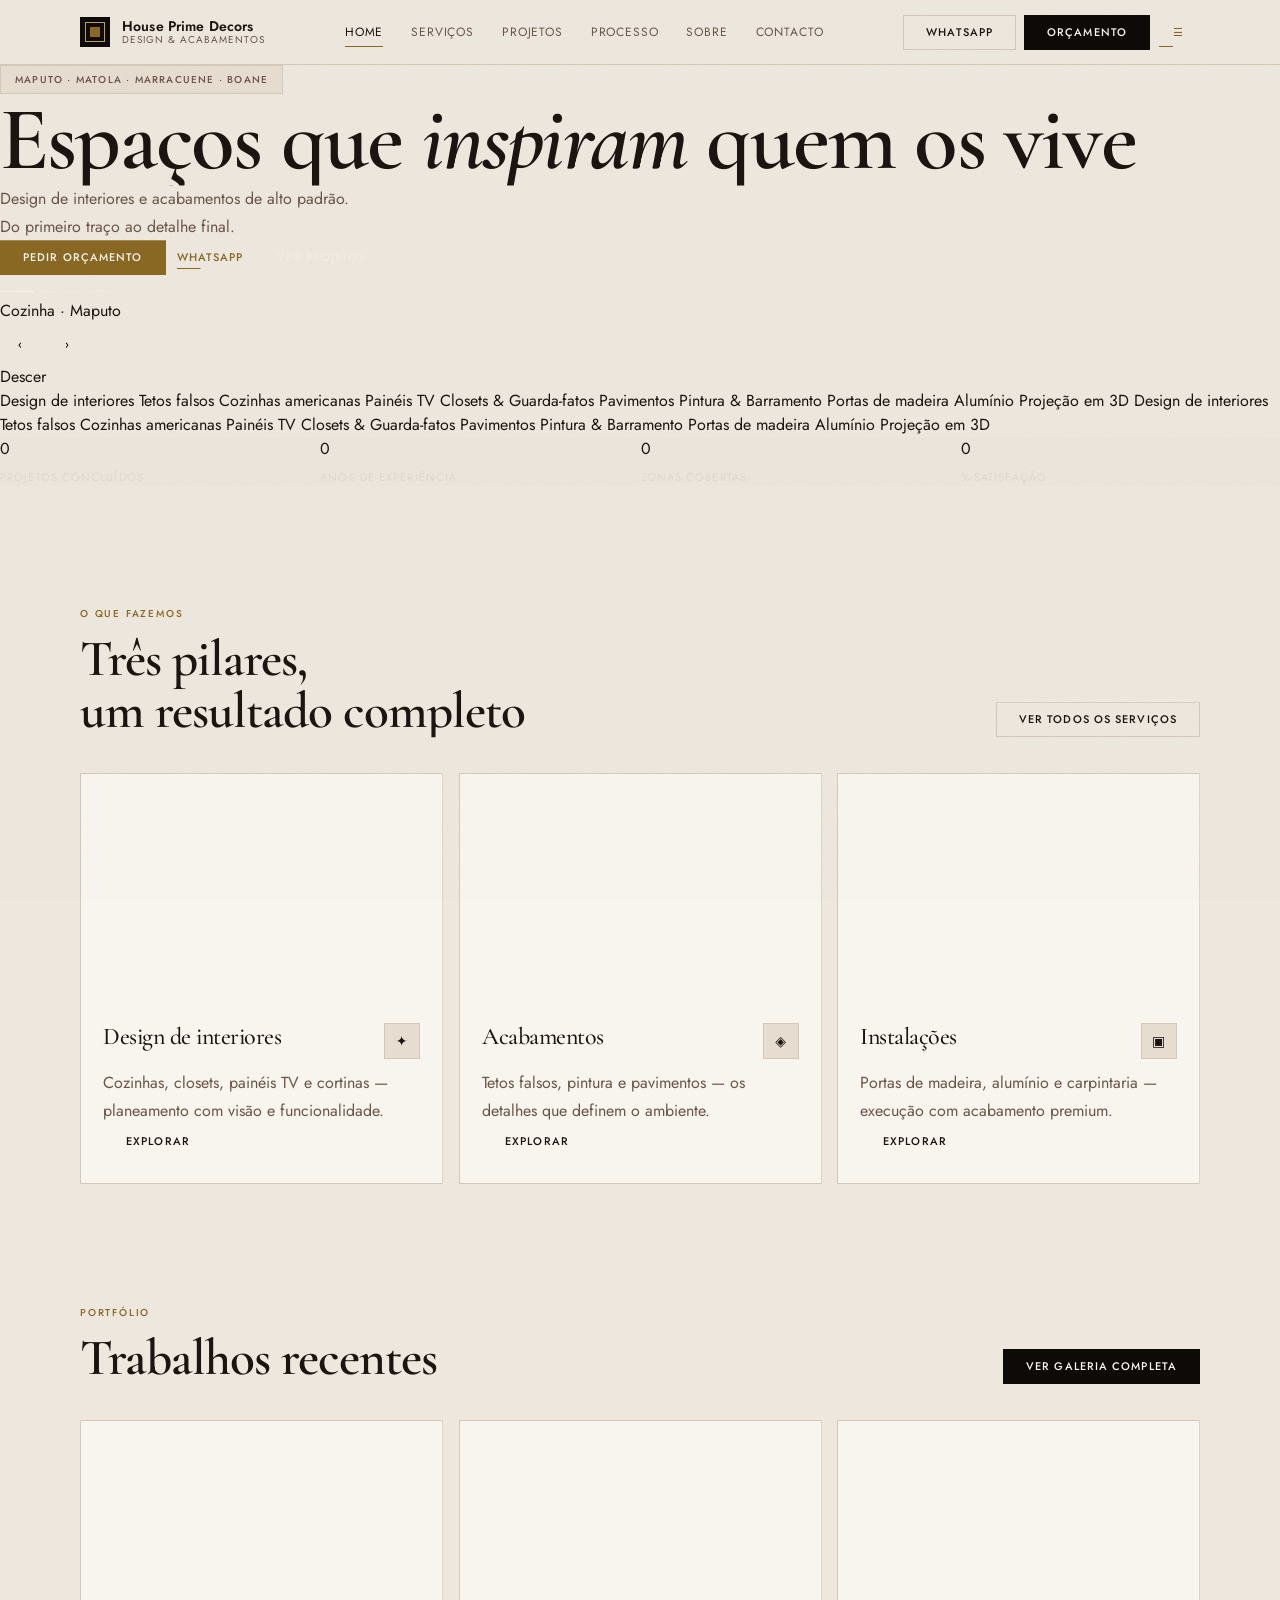
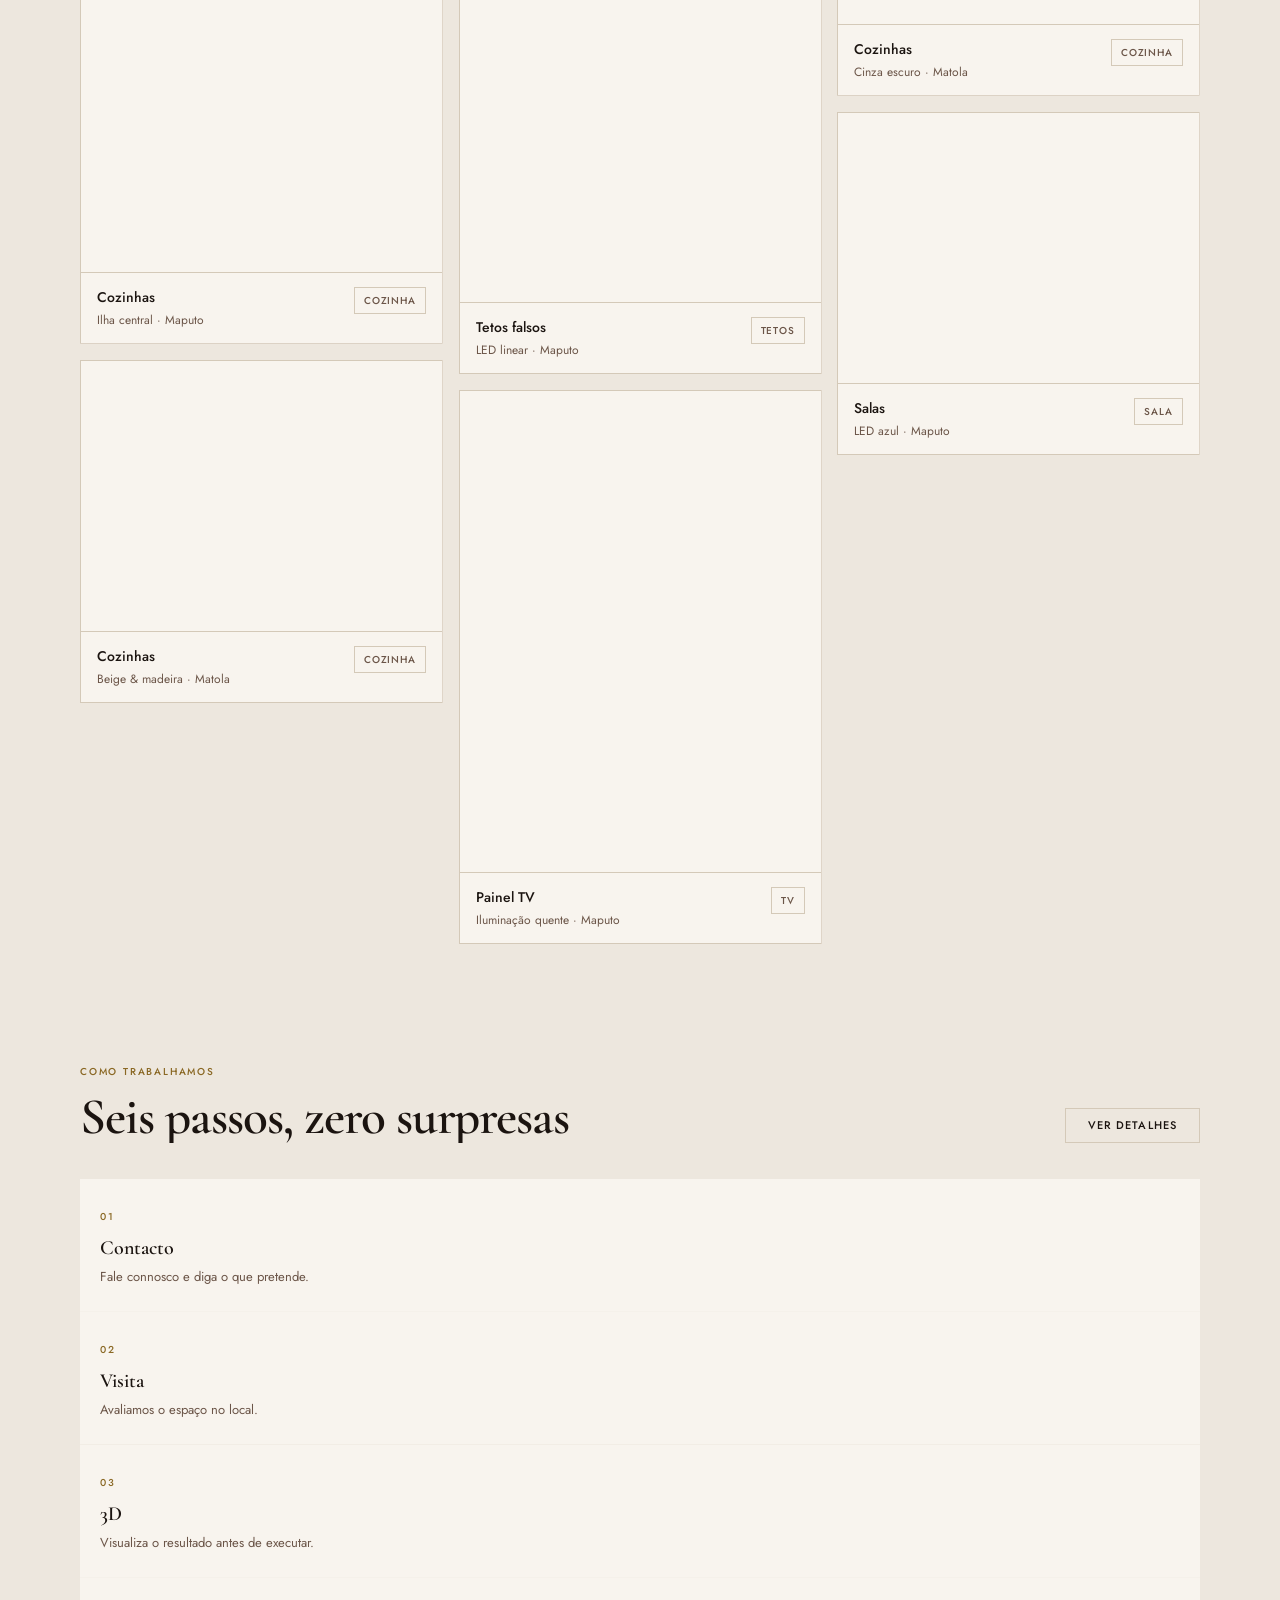
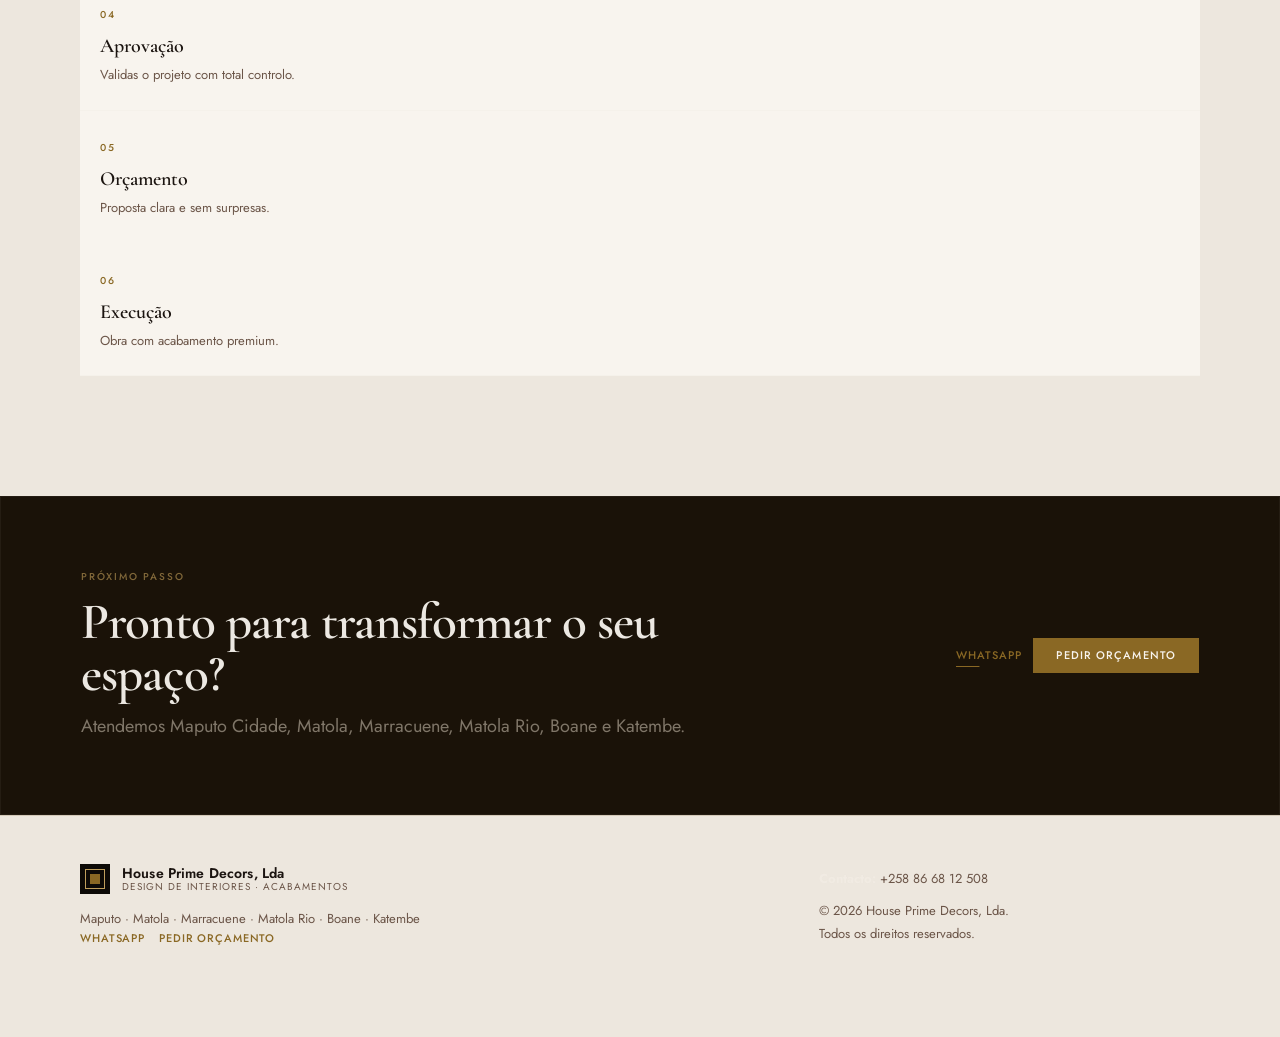
==== index.html @ 34bb9ee1 "Add files via upload" ====
<!doctype html>
<html lang="pt">
<head>
  <meta charset="utf-8"/>
  <meta name="viewport" content="width=device-width,initial-scale=1"/>
  <meta name="description" content="House Prime Decors — Design de interiores e acabamentos de alto padrão em Maputo e Matola."/>
  <title>House Prime Decors</title>
  <link rel="preconnect" href="https://fonts.googleapis.com">
  <link rel="preconnect" href="https://fonts.gstatic.com" crossorigin>
  <link href="https://fonts.googleapis.com/css2?family=Cormorant+Garamond:ital,wght@0,500;0,600;0,700;1,500;1,600&family=Jost:wght@300;400;500;600&display=swap" rel="stylesheet">
  <link rel="stylesheet" href="./styles.css"/>
</head>
<body>
  <div id="grain" aria-hidden="true"></div>
  <a class="skip" href="#main">Saltar para o conteúdo</a>

  <header class="header" id="header">
    <div class="container header-inner">
      <a class="brand" href="./index.html" aria-label="House Prime Decors">
        <div class="logo" aria-hidden="true"></div>
        <span>
          <span class="name">House Prime Decors</span>
          <span class="tag">Design &amp; Acabamentos</span>
        </span>
      </a>
      <nav class="nav" aria-label="Navegação principal">
        <a href="./index.html" aria-current="page">Home</a>
        <a href="./services.html">Serviços</a>
        <a href="./projects.html">Projetos</a>
        <a href="./process.html">Processo</a>
        <a href="./about.html">Sobre</a>
        <a href="./contact.html">Contacto</a>
      </nav>
      <div class="header-actions">
        <a class="btn btn-outline js-wa" href="#">WhatsApp</a>
        <a class="btn btn-primary" href="./contact.html#quote">Orçamento</a>
        <button class="btn btn-icon btn-ghost hamburger" id="menuBtn" aria-label="Abrir menu" aria-expanded="false">☰</button>
      </div>
    </div>
  </header>

  <div class="mmenu" id="mmenu" aria-hidden="true">
    <div class="mmenu-panel">
      <div class="mmenu-card">
        <div class="mmenu-top">
          <div class="brand">
            <div class="logo" aria-hidden="true"></div>
            <span><span class="name">House Prime Decors</span><span class="tag">Maputo · Matola</span></span>
          </div>
          <button class="btn btn-icon btn-ghost" id="menuClose" aria-label="Fechar">✕</button>
        </div>
        <div class="mmenu-links">
          <a href="./index.html" data-close aria-current="page">Home</a>
          <a href="./services.html" data-close>Serviços</a>
          <a href="./projects.html" data-close>Projetos</a>
          <a href="./process.html" data-close>Processo</a>
          <a href="./about.html" data-close>Sobre</a>
          <a href="./contact.html" data-close>Contacto</a>
        </div>
        <div class="mmenu-cta">
          <a class="btn btn-ghost js-wa" href="#" data-close>WhatsApp</a>
          <a class="btn btn-primary" href="./contact.html#quote" data-close>Pedir orçamento</a>
        </div>
      </div>
    </div>
  </div>

  <main id="main">

    <!-- HERO full-bleed com fotos reais -->
    <section class="hero" aria-label="Apresentação">
      <div class="hero-bg">
        <div class="slider" id="heroSlider" aria-hidden="true">
          <div class="slide-track">
            <div class="slide">
              <div class="ph" style="background-image:url('./assets/kitchen-11.jpg'); background-size:cover; background-position:center"></div>
            </div>
            <div class="slide">
              <div class="ph" style="background-image:url('./assets/kitchen-01.jpg'); background-size:cover; background-position:center"></div>
            </div>
            <div class="slide">
              <div class="ph" style="background-image:url('./assets/ceiling-02.jpg'); background-size:cover; background-position:center"></div>
            </div>
            <div class="slide">
              <div class="ph" style="background-image:url('./assets/tvpanel-01.jpg'); background-size:cover; background-position:center"></div>
            </div>
          </div>
        </div>
      </div>

      <div class="hero-inner">
        <div class="hero-eyebrow reveal">
          <div class="hero-line" aria-hidden="true"></div>
          <span class="badge">Maputo · Matola · Marracuene · Boane</span>
        </div>
        <h1 class="hero-headline reveal">
          Espaços que <em>inspiram</em> quem os vive
        </h1>
        <p class="hero-sub reveal">
          Design de interiores e acabamentos de alto padrão.<br>
          Do primeiro traço ao detalhe final.
        </p>
        <div class="hero-actions reveal">
          <a class="btn btn-primary" href="./contact.html#quote">Pedir orçamento</a>
          <a class="btn btn-ghost js-wa" href="#">WhatsApp</a>
          <a class="btn btn-link" href="./projects.html" style="color:rgba(245,240,232,.55)">Ver projetos →</a>
        </div>
      </div>

      <div class="hero-dotbar" aria-label="Slides">
        <button class="dot active" aria-label="Slide 1"></button>
        <button class="dot" aria-label="Slide 2"></button>
        <button class="dot" aria-label="Slide 3"></button>
        <button class="dot" aria-label="Slide 4"></button>
      </div>
      <div class="slide-caption" id="slideCaption">Cozinha · Maputo</div>
      <div class="hero-arrows">
        <button class="btn btn-icon" id="heroPrev" aria-label="Anterior">‹</button>
        <button class="btn btn-icon" id="heroNext" aria-label="Seguinte">›</button>
      </div>
      <div class="hero-scroll" aria-hidden="true">
        <div class="hero-scroll-line"></div>
        <span>Descer</span>
      </div>
    </section>

    <!-- MARQUEE -->
    <div class="marquee-strip" aria-hidden="true">
      <div class="marquee-track">
        <span class="marquee-item">Design de interiores</span>
        <span class="marquee-item">Tetos falsos</span>
        <span class="marquee-item">Cozinhas americanas</span>
        <span class="marquee-item">Painéis TV</span>
        <span class="marquee-item">Closets &amp; Guarda-fatos</span>
        <span class="marquee-item">Pavimentos</span>
        <span class="marquee-item">Pintura &amp; Barramento</span>
        <span class="marquee-item">Portas de madeira</span>
        <span class="marquee-item">Alumínio</span>
        <span class="marquee-item">Projeção em 3D</span>
        <span class="marquee-item">Design de interiores</span>
        <span class="marquee-item">Tetos falsos</span>
        <span class="marquee-item">Cozinhas americanas</span>
        <span class="marquee-item">Painéis TV</span>
        <span class="marquee-item">Closets &amp; Guarda-fatos</span>
        <span class="marquee-item">Pavimentos</span>
        <span class="marquee-item">Pintura &amp; Barramento</span>
        <span class="marquee-item">Portas de madeira</span>
        <span class="marquee-item">Alumínio</span>
        <span class="marquee-item">Projeção em 3D</span>
      </div>
    </div>

    <!-- STATS BAR -->
    <div class="stats-bar">
      <div class="stats-grid">
        <div class="stat-cell reveal"><span class="stat-number" data-count="200">0</span><span class="stat-label">Projetos concluídos</span></div>
        <div class="stat-cell reveal"><span class="stat-number" data-count="8">0</span><span class="stat-label">Anos de experiência</span></div>
        <div class="stat-cell reveal"><span class="stat-number" data-count="4">0</span><span class="stat-label">Zonas cobertas</span></div>
        <div class="stat-cell reveal"><span class="stat-number" data-count="100">0</span><span class="stat-label">% satisfação</span></div>
      </div>
    </div>

    <!-- SERVIÇOS -->
    <section class="section">
      <div class="container">
        <div class="shead">
          <div class="reveal">
            <span class="kicker">O que fazemos</span>
            <h2>Três pilares,<br>um resultado completo</h2>
          </div>
          <div class="shead-actions reveal">
            <a class="btn btn-outline" href="./services.html">Ver todos os serviços</a>
          </div>
        </div>
        <div class="grid grid-3">
          <article class="card reveal">
            <div class="card-media" style="background-image:url('./assets/kitchen-03.jpg'); background-size:cover; background-position:center"></div>
            <div class="card-pad">
              <div class="card-title"><h3>Design de interiores</h3><div class="iconbox gold">✦</div></div>
              <p>Cozinhas, closets, painéis TV e cortinas — planeamento com visão e funcionalidade.</p>
              <a class="btn btn-link" href="./services.html#design">Explorar</a>
            </div>
          </article>
          <article class="card reveal">
            <div class="card-media" style="background-image:url('./assets/ceiling-01.jpg'); background-size:cover; background-position:center"></div>
            <div class="card-pad">
              <div class="card-title"><h3>Acabamentos</h3><div class="iconbox">◈</div></div>
              <p>Tetos falsos, pintura e pavimentos — os detalhes que definem o ambiente.</p>
              <a class="btn btn-link" href="./services.html#acaba">Explorar</a>
            </div>
          </article>
          <article class="card reveal">
            <div class="card-media" style="background-image:url('./assets/kitchen-10.jpg'); background-size:cover; background-position:center"></div>
            <div class="card-pad">
              <div class="card-title"><h3>Instalações</h3><div class="iconbox">▣</div></div>
              <p>Portas de madeira, alumínio e carpintaria — execução com acabamento premium.</p>
              <a class="btn btn-link" href="./services.html#instal">Explorar</a>
            </div>
          </article>
        </div>
      </div>
    </section>

    <!-- GALERIA preview — 6 fotos selecionadas -->
    <section class="section" style="padding-top:0">
      <div class="container">
        <div class="shead">
          <div class="reveal">
            <span class="kicker">Portfólio</span>
            <h2>Trabalhos recentes</h2>
          </div>
          <div class="shead-actions reveal">
            <a class="btn btn-primary" href="./projects.html">Ver galeria completa</a>
          </div>
        </div>
        <div class="masonry">

          <div class="tile reveal" data-cat="kitchens" data-title="Cozinha moderna · Maputo" data-note="Cozinha americana com ilha" data-img="./assets/kitchen-11.jpg">
            <div class="tile-media" style="background-image:url('./assets/kitchen-11.jpg'); background-size:cover; background-position:center; aspect-ratio:4/5">
              <div class="tile-media-overlay"></div>
              <div class="tile-hover-info"><span class="hi-cat">Cozinhas</span><div class="hi-title">Cozinha com ilha central</div><span class="hi-cta">Ver projeto</span></div>
            </div>
            <div class="tile-meta"><div><div class="t1">Cozinhas</div><div class="t2">Ilha central · Maputo</div></div><div class="tile-tag">cozinha</div></div>
          </div>

          <div class="tile reveal" data-cat="kitchens" data-title="Cozinha beige · Matola" data-note="Acabamentos em madeira e beige" data-img="./assets/kitchen-01.jpg">
            <div class="tile-media" style="background-image:url('./assets/kitchen-01.jpg'); background-size:cover; background-position:center">
              <div class="tile-media-overlay"></div>
              <div class="tile-hover-info"><span class="hi-cat">Cozinhas</span><div class="hi-title">Cozinha beige &amp; madeira</div><span class="hi-cta">Ver projeto</span></div>
            </div>
            <div class="tile-meta"><div><div class="t1">Cozinhas</div><div class="t2">Beige &amp; madeira · Matola</div></div><div class="tile-tag">cozinha</div></div>
          </div>

          <div class="tile reveal" data-cat="ceilings" data-title="Teto falso · Maputo" data-note="LED linear com geometria" data-img="./assets/ceiling-01.jpg">
            <div class="tile-media" style="background-image:url('./assets/ceiling-01.jpg'); background-size:cover; background-position:center; aspect-ratio:3/4">
              <div class="tile-media-overlay"></div>
              <div class="tile-hover-info"><span class="hi-cat">Tetos falsos</span><div class="hi-title">Teto geométrico com LED</div><span class="hi-cta">Ver projeto</span></div>
            </div>
            <div class="tile-meta"><div><div class="t1">Tetos falsos</div><div class="t2">LED linear · Maputo</div></div><div class="tile-tag">tetos</div></div>
          </div>

          <div class="tile reveal" data-cat="tvpanels living" data-title="Painel TV · Maputo" data-note="Painel TV com iluminação quente" data-img="./assets/tvpanel-01.jpg">
            <div class="tile-media" style="background-image:url('./assets/tvpanel-01.jpg'); background-size:cover; background-position:center; aspect-ratio:3/4">
              <div class="tile-media-overlay"></div>
              <div class="tile-hover-info"><span class="hi-cat">Painéis TV</span><div class="hi-title">Painel TV iluminado</div><span class="hi-cta">Ver projeto</span></div>
            </div>
            <div class="tile-meta"><div><div class="t1">Painel TV</div><div class="t2">Iluminação quente · Maputo</div></div><div class="tile-tag">TV</div></div>
          </div>

          <div class="tile reveal" data-cat="kitchens" data-title="Cozinha escura · Matola" data-note="Armários cinza escuro e balcão branco" data-img="./assets/kitchen-08.jpg">
            <div class="tile-media" style="background-image:url('./assets/kitchen-08.jpg'); background-size:cover; background-position:center; aspect-ratio:16/9">
              <div class="tile-media-overlay"></div>
              <div class="tile-hover-info"><span class="hi-cat">Cozinhas</span><div class="hi-title">Cozinha em cinza escuro</div><span class="hi-cta">Ver projeto</span></div>
            </div>
            <div class="tile-meta"><div><div class="t1">Cozinhas</div><div class="t2">Cinza escuro · Matola</div></div><div class="tile-tag">cozinha</div></div>
          </div>

          <div class="tile reveal" data-cat="ceilings living" data-title="Sala com teto falso · Maputo" data-note="Espaço amplo com LED azul" data-img="./assets/ceiling-02.jpg">
            <div class="tile-media" style="background-image:url('./assets/ceiling-02.jpg'); background-size:cover; background-position:center">
              <div class="tile-media-overlay"></div>
              <div class="tile-hover-info"><span class="hi-cat">Salas</span><div class="hi-title">Sala com LED e escada</div><span class="hi-cta">Ver projeto</span></div>
            </div>
            <div class="tile-meta"><div><div class="t1">Salas</div><div class="t2">LED azul · Maputo</div></div><div class="tile-tag">sala</div></div>
          </div>

        </div>
      </div>
    </section>

    <!-- PROCESSO -->
    <section class="section" style="padding-top:0">
      <div class="container">
        <div class="shead">
          <div class="reveal"><span class="kicker">Como trabalhamos</span><h2>Seis passos, zero surpresas</h2></div>
          <div class="shead-actions reveal"><a class="btn btn-outline" href="./process.html">Ver detalhes</a></div>
        </div>
        <div class="timeline-grid">
          <div class="step reveal"><span class="n">01</span><div class="t">Contacto</div><div class="d">Fale connosco e diga o que pretende.</div></div>
          <div class="step reveal"><span class="n">02</span><div class="t">Visita</div><div class="d">Avaliamos o espaço no local.</div></div>
          <div class="step reveal"><span class="n">03</span><div class="t">3D</div><div class="d">Visualiza o resultado antes de executar.</div></div>
          <div class="step reveal"><span class="n">04</span><div class="t">Aprovação</div><div class="d">Validas o projeto com total controlo.</div></div>
          <div class="step reveal"><span class="n">05</span><div class="t">Orçamento</div><div class="d">Proposta clara e sem surpresas.</div></div>
          <div class="step reveal"><span class="n">06</span><div class="t">Execução</div><div class="d">Obra com acabamento premium.</div></div>
        </div>
      </div>
    </section>

    <!-- CTA -->
    <section class="cta reveal">
      <div class="container cta-row">
        <div>
          <span class="kicker" style="color:rgba(196,160,90,.6)">Próximo passo</span>
          <h2>Pronto para transformar o seu espaço?</h2>
          <p class="lead">Atendemos Maputo Cidade, Matola, Marracuene, Matola Rio, Boane e Katembe.</p>
        </div>
        <div class="cta-actions">
          <a class="btn btn-ghost js-wa" href="#">WhatsApp</a>
          <a class="btn btn-primary" href="./contact.html#quote">Pedir orçamento</a>
        </div>
      </div>
    </section>

  </main>

  <div class="mobile-cta" aria-label="Ações rápidas">
    <div class="wrap">
      <a class="btn btn-ghost js-wa" href="#">WhatsApp</a>
      <a class="btn btn-primary" href="./contact.html#quote">Pedir orçamento</a>
    </div>
  </div>

  <div class="lb" id="lightbox" aria-hidden="true" role="dialog" aria-label="Visualizador">
    <div class="lb-card">
      <div class="lb-top">
        <div class="lb-title" id="lbTitle">Projeto</div>
        <button class="btn btn-icon lb-close" id="lbClose" aria-label="Fechar">✕</button>
      </div>
      <div class="lb-body" id="lbBody">
        <div class="lb-note" id="lbNote"></div>
        <div class="lb-nav">
          <button class="btn btn-icon" id="lbPrev" aria-label="Anterior">‹</button>
          <button class="btn btn-icon" id="lbNext" aria-label="Seguinte">›</button>
        </div>
      </div>
    </div>
  </div>

  <footer class="footer">
    <div class="container footer-grid">
      <div>
        <div class="brand"><div class="logo" aria-hidden="true"></div><span><span class="name">House Prime Decors, Lda</span><span class="tag">Design de interiores · Acabamentos</span></span></div>
        <p class="small" style="margin-top:14px">Maputo · Matola · Marracuene · Matola Rio · Boane · Katembe</p>
        <div class="links"><a class="js-wa" href="#">WhatsApp</a><a href="./contact.html#quote">Pedir orçamento</a></div>
      </div>
      <div style="padding-top:4px">
        <p class="small"><strong style="color:rgba(245,240,232,.5)">Contacto:</strong> +258 86 68 12 508</p>
        <p class="small" style="margin-top:10px">© 2026 House Prime Decors, Lda.<br>Todos os direitos reservados.</p>
      </div>
    </div>
  </footer>

  <script src="./app.js"></script>
</body>
</html>
---- styles.css ----
/* =========================================================
   House Prime Decors — Cinematográfico
   Mobile-first · GPU-only anims · Clip-path reveals
   ========================================================= */

:root {
  --bg:        #EDE7DE;
  --surface:   #F8F4EE;
  --text:      #1B1410;
  --muted:     #6B5548;
  --border:    #D4C9B8;

  --accent:    #8A6824;
  --accent-lt: #BF9E5C;
  --accent2:   #3A2315;
  --tint:      #E6DDD0;

  --ink:       #0D0A07;
  --ink2:      #1A1208;

  --ease:      cubic-bezier(.16,.84,.24,1);
  --ease-out:  cubic-bezier(0,0,.25,1);
  --ease-spring: cubic-bezier(.34,1.36,.64,1);

  --max:     1160px;
  --gutter:  20px;

  --h1:  clamp(44px, 7vw, 96px);
  --h2:  clamp(32px, 4vw, 56px);
  --h3:  clamp(18px, 2vw, 24px);
}

/* ── Reset ── */
*, *::before, *::after { box-sizing: border-box; margin: 0; padding: 0 }
html { -webkit-text-size-adjust: 100% }
body {
  font-family: 'Jost', system-ui, sans-serif;
  color: var(--text);
  background: var(--bg);
  line-height: 1.5;
  -webkit-font-smoothing: antialiased;
  overflow-x: hidden;
}

/* Grão cinematográfico */
body::before {
  content: '';
  position: fixed; inset: 0; z-index: 9000;
  pointer-events: none;
  background-image: url("data:image/svg+xml,%3Csvg xmlns='http://www.w3.org/2000/svg' width='200' height='200'%3E%3Cfilter id='n'%3E%3CfeTurbulence type='fractalNoise' baseFrequency='0.9' numOctaves='4' stitchTiles='stitch'/%3E%3C/filter%3E%3Crect width='100%25' height='100%25' filter='url(%23n)' opacity='0.04'/%3E%3C/svg%3E");
  background-size: 200px 200px;
  mix-blend-mode: multiply;
  opacity: .7;
}

/* Reduzir grão em mobile para performance */
@media (max-width: 768px) { body::before { display: none } }

a { color: inherit; text-decoration: none }
button, input, select, textarea { font: inherit }
img { max-width: 100%; display: block }

/* ── Acessibilidade ── */
.skip {
  position: absolute; left: -9999px; top: 0;
  background: var(--surface); padding: 10px 16px;
  border: 1px solid var(--border);
}
.skip:focus { left: 12px; top: 12px; z-index: 9999 }

/* ── Contentor ── */
.container { max-width: var(--max); margin: 0 auto; padding: 0 var(--gutter) }
.section { padding: 80px 0 }
@media (min-width: 900px) { .section { padding: 120px 0 } }

/* ════════════════════════════════════════
   TIPOGRAFIA
════════════════════════════════════════ */
h1, h2, h3 {
  font-family: 'Cormorant Garamond', Georgia, serif;
  font-weight: 600;
  letter-spacing: -.02em;
  line-height: 1.02;
}
h1 { font-size: var(--h1) }
h2 { font-size: var(--h2) }
h3 { font-size: var(--h3); font-weight: 500; line-height: 1.2 }
p { color: var(--muted); font-size: 16px; line-height: 1.72 }
.lead { font-size: 18px; color: var(--muted); max-width: 58ch; line-height: 1.65 }

.kicker {
  display: block;
  font-size: 10px; font-weight: 500;
  letter-spacing: .18em; text-transform: uppercase;
  color: var(--accent); margin-bottom: 12px;
}

.badge {
  display: inline-flex; align-items: center; gap: 8px;
  padding: 6px 14px;
  background: var(--tint); border: 1px solid var(--border);
  font-size: 10px; font-weight: 500;
  letter-spacing: .12em; text-transform: uppercase; color: var(--muted);
}

hr.sep { border: none; border-top: 1px solid var(--border); margin: 24px 0 }
.small { font-size: 13px; color: var(--muted) }

/* ════════════════════════════════════════
   HEADER
════════════════════════════════════════ */
.header {
  position: sticky; top: 0; z-index: 800;
  background: rgba(237,231,222,.9);
  border-bottom: 1px solid var(--border);
  transition: background .4s var(--ease);
}
/* Mobile: sem blur — mais leve */
@media (min-width: 769px) {
  .header {
    background: rgba(237,231,222,.75);
    backdrop-filter: blur(20px);
    -webkit-backdrop-filter: blur(20px);
  }
}
.header.scrolled { background: rgba(237,231,222,.97) }

.header-inner {
  height: 64px;
  display: flex; align-items: center; justify-content: space-between; gap: 12px;
}

/* Logo geométrico */
.brand { display: flex; align-items: center; gap: 12px }
.logo {
  width: 30px; height: 30px;
  background: var(--ink); flex-shrink: 0; position: relative;
}
.logo::before {
  content: '';
  position: absolute; inset: 5px;
  border: 1.5px solid var(--accent-lt);
}
.logo::after {
  content: '';
  position: absolute; inset: 10px;
  background: var(--accent);
}
.brand span { display: flex; flex-direction: column; line-height: 1.1 }
.brand .name { font-size: 14px; font-weight: 600; letter-spacing: .01em; color: var(--text) }
.brand .tag {
  font-size: 10px; font-weight: 400;
  letter-spacing: .10em; text-transform: uppercase; color: var(--muted);
}

.nav { display: none; gap: 0; align-items: center }
.nav a {
  font-size: 12px; font-weight: 400;
  letter-spacing: .07em; text-transform: uppercase;
  color: var(--muted); padding: 6px 14px;
  position: relative; transition: color .22s var(--ease);
}
.nav a::after {
  content: '';
  position: absolute; bottom: 0; left: 14px; right: 14px;
  height: 1px; background: var(--accent);
  transform: scaleX(0); transform-origin: left;
  transition: transform .3s var(--ease);
}
.nav a:hover { color: var(--text) }
.nav a:hover::after, .nav a[aria-current="page"]::after { transform: scaleX(1) }
.nav a[aria-current="page"] { color: var(--text) }

.header-actions { display: flex; align-items: center; gap: 8px }
.hamburger { display: inline-flex }
@media (min-width: 980px) { .nav { display: flex } .hamburger { display: none } }

/* ════════════════════════════════════════
   BOTÕES
════════════════════════════════════════ */
.btn {
  display: inline-flex; align-items: center; justify-content: center; gap: 8px;
  padding: 11px 22px;
  font-family: 'Jost', sans-serif;
  font-size: 11px; font-weight: 500;
  letter-spacing: .10em; text-transform: uppercase;
  border: 1px solid transparent;
  cursor: pointer; user-select: none; white-space: nowrap;
  background: none; line-height: 1;
  transition: background .22s var(--ease), border-color .22s var(--ease),
              color .22s var(--ease), transform .22s var(--ease-spring);
}
.btn:active { transform: scale(.97) }

.btn-primary {
  background: var(--ink); color: var(--surface); border-color: var(--ink);
}
.btn-primary:hover {
  background: var(--accent); border-color: var(--accent); transform: translateY(-2px);
}
.btn-outline {
  background: transparent; border-color: var(--border); color: var(--text);
}
.btn-outline:hover {
  border-color: var(--accent); color: var(--accent); transform: translateY(-2px);
}
.btn-ghost {
  background: transparent; border-color: transparent; color: var(--accent);
  padding: 10px 0; font-size: 11px;
  position: relative;
}
.btn-ghost::after {
  content: '';
  position: absolute; bottom: 5px; left: 0; right: 0;
  height: 1px; background: var(--accent);
  transform: scaleX(.35); transform-origin: left;
  transition: transform .28s var(--ease);
}
.btn-ghost:hover::after { transform: scaleX(1) }
.btn-ghost:hover { color: var(--accent2) }
/* alias compat */
.btn-link { composes: btn-ghost; }

.btn-icon { width: 42px; height: 42px; padding: 0 }
.icon { width: 16px; height: 16px }

/* ════════════════════════════════════════
   MENU MOBILE
════════════════════════════════════════ */
.mmenu {
  position: fixed; inset: 0; z-index: 1500;
  background: var(--ink);
  display: none;
  /* Sem backdrop-filter — mais rápido no mobile */
}
.mmenu.open { display: block }
.mmenu-panel { max-width: 500px; margin: 0 auto; padding: 14px; height: 100%; display: flex; flex-direction: column }
.mmenu-card {
  background: var(--ink2); border: 1px solid rgba(212,201,184,.12);
  overflow: hidden; flex: 1; display: flex; flex-direction: column;
}
.mmenu-top {
  display: flex; justify-content: space-between; align-items: center;
  padding: 18px 20px 14px;
  border-bottom: 1px solid rgba(212,201,184,.12);
}
.mmenu-top .brand .name { color: rgba(248,244,238,.9) }
.mmenu-top .brand .tag  { color: rgba(248,244,238,.4) }
.mmenu-top .btn-outline { border-color: rgba(248,244,238,.2); color: rgba(248,244,238,.8) }
.mmenu-links { display: flex; flex-direction: column; flex: 1; padding: 8px 0 }
.mmenu-links a {
  padding: 18px 22px;
  font-family: 'Cormorant Garamond', serif;
  font-size: clamp(28px, 7vw, 44px); font-weight: 500;
  color: rgba(248,244,238,.45);
  border-bottom: 1px solid rgba(212,201,184,.08);
  transition: color .22s var(--ease), padding-left .28s var(--ease);
}
.mmenu-links a:last-child { border-bottom: none }
.mmenu-links a:hover { color: rgba(248,244,238,.95); padding-left: 28px }
.mmenu-links a[aria-current="page"] { color: var(--accent-lt) }
.mmenu-cta {
  padding: 14px 20px 18px; display: flex; gap: 10px; flex-wrap: wrap;
  border-top: 1px solid rgba(212,201,184,.12);
}
.mmenu-cta .btn-outline { border-color: rgba(212,201,184,.3); color: rgba(248,244,238,.8) }
.mmenu-cta .btn-outline:hover { border-color: var(--accent-lt); color: var(--accent-lt) }
.mmenu-cta .btn-primary { background: var(--accent); border-color: var(--accent) }

/* ════════════════════════════════════════
   HERO CINEMATOGRÁFICO
════════════════════════════════════════ */
.hero-cinema {
  background: var(--ink);
  position: relative;
  min-height: 92svh;
  display: grid;
  overflow: hidden;
}
@media (min-width: 980px) {
  .hero-cinema {
    grid-template-columns: 1fr 1fr;
    min-height: 88svh;
  }
}

/* Lado esquerdo: copy */
.hero-left {
  display: flex; flex-direction: column; justify-content: flex-end;
  padding: 40px var(--gutter) 32px;
  position: relative; z-index: 2;
  order: 2;
}
@media (min-width: 980px) {
  .hero-left {
    padding: 80px 60px 72px;
    justify-content: center; order: 1;
  }
}

.hero-left .badge {
  background: rgba(255,255,255,.07); border-color: rgba(212,201,184,.2);
  color: rgba(212,201,184,.7); margin-bottom: 20px;
  display: inline-flex; align-self: flex-start;
}

.hero-cinema h1 {
  color: rgba(248,244,238,.95);
  line-height: .98;
  margin-bottom: 20px;
}
.hero-cinema h1 em {
  font-style: italic; color: var(--accent-lt);
  display: block;
}

.hero-cinema .lead {
  color: rgba(212,201,184,.65); max-width: 40ch;
  margin-bottom: 32px;
}

.hero-actions { display: flex; gap: 10px; flex-wrap: wrap }
.hero-actions .btn-primary { background: var(--accent); border-color: var(--accent) }
.hero-actions .btn-primary:hover { background: var(--accent-lt); border-color: var(--accent-lt) }
.hero-actions .btn-outline { border-color: rgba(212,201,184,.3); color: rgba(248,244,238,.8) }
.hero-actions .btn-outline:hover { border-color: rgba(248,244,238,.7); color: rgba(248,244,238,.9) }

/* Lado direito: slider */
.hero-right {
  position: relative; order: 1;
  min-height: 52vw;
}
@media (min-width: 980px) {
  .hero-right { order: 2; min-height: auto }
}

/* Barras letterbox cinematográficas */
.letterbox {
  position: absolute; left: 0; right: 0; z-index: 3; pointer-events: none;
  background: var(--ink); height: clamp(12px, 2.5vw, 28px);
}
.letterbox.top { top: 0 }
.letterbox.bot { bottom: 0; display: none }
@media (min-width: 980px) { .letterbox.bot { display: block } }

/* Slider dentro do hero */
.hero-right .slider {
  position: absolute; inset: 0;
  border: none; border-radius: 0;
}
.hero-right .slide-track { height: 100% }
.hero-right .slide {
  min-width: 100%; height: 100%;
  aspect-ratio: unset;
}

/* Placeholder — camada de cor quente sobre o fundo escuro */
.ph {
  position: absolute; inset: 0;
  background: linear-gradient(160deg, #2A1F14 0%, #4A3520 50%, #6A4E30 100%);
}
.ph::after {
  content: '';
  position: absolute; inset: 0;
  background: linear-gradient(180deg, rgba(13,10,7,.15) 0%, rgba(13,10,7,.55) 100%);
}

/* Label do slide — canto inferior esquerdo do slider */
.slide-label {
  position: absolute;
  left: 14px; bottom: 36px;
  padding: 6px 12px;
  background: rgba(13,10,7,.6);
  border: 1px solid rgba(212,201,184,.18);
  font-size: 11px; font-weight: 400; letter-spacing: .06em;
  color: rgba(212,201,184,.75);
  backdrop-filter: blur(4px);
  z-index: 4;
}
@media (max-width: 768px) {
  .slide-label { backdrop-filter: none; background: rgba(13,10,7,.75) }
}

/* Controles do slider */
.dotbar {
  position: absolute; left: 14px; right: 14px; bottom: 10px;
  display: flex; align-items: center; justify-content: space-between; z-index: 5;
}
.dots { display: flex; gap: 5px; align-items: center }
.dot {
  width: 20px; height: 1.5px;
  background: rgba(248,244,238,.3);
  border: none; padding: 0; cursor: pointer;
  transition: background .25s, width .3s var(--ease);
}
.dot.active { background: rgba(248,244,238,.9); width: 34px }
.slider-controls { display: flex; gap: 4px }
.slider-controls .btn-icon {
  width: 36px; height: 36px;
  background: rgba(248,244,238,.1);
  border: 1px solid rgba(248,244,238,.16);
  color: rgba(248,244,238,.85); font-size: 18px;
}
.slider-controls .btn-icon:hover { background: rgba(248,244,238,.2) }

/* ── Gradiente de fusão hero left↔right ── */
.hero-left::before {
  content: '';
  position: absolute; top: 0; right: 0; bottom: 0;
  width: 120px;
  background: linear-gradient(90deg, var(--ink) 0%, transparent 100%);
  pointer-events: none; z-index: 1;
  display: none;
}
@media (min-width: 980px) { .hero-left::before { display: block } }

/* ════════════════════════════════════════
   TICKER / MARQUEE
════════════════════════════════════════ */
.ticker-wrap {
  overflow: hidden;
  background: var(--accent);
  border-top: 1px solid rgba(248,244,238,.15);
  border-bottom: 1px solid rgba(248,244,238,.15);
  padding: 10px 0;
  position: relative; z-index: 2;
}
.ticker {
  display: flex; gap: 0;
  width: max-content;
  animation: ticker-run 28s linear infinite;
}
@keyframes ticker-run {
  from { transform: translateX(0) }
  to   { transform: translateX(-50%) }
}
@media (prefers-reduced-motion: reduce) {
  .ticker { animation: none }
}
.ticker-item {
  padding: 0 28px;
  font-size: 11px; font-weight: 500;
  letter-spacing: .14em; text-transform: uppercase;
  color: rgba(248,244,238,.85);
  white-space: nowrap;
  display: flex; align-items: center; gap: 20px;
}
.ticker-item::after {
  content: '·';
  color: rgba(248,244,238,.4);
}

/* ════════════════════════════════════════
   CONTADORES
════════════════════════════════════════ */
.stats {
  background: var(--ink2);
  border-bottom: 1px solid rgba(212,201,184,.08);
  padding: 52px 0;
}
.stats-grid {
  display: grid;
  grid-template-columns: repeat(2, 1fr);
  gap: 1px;
  background: rgba(212,201,184,.08);
}
@media (min-width: 700px) { .stats-grid { grid-template-columns: repeat(4, 1fr) } }
.stat {
  padding: 32px 28px;
  background: var(--ink2);
  position: relative; overflow: hidden;
  transition: background .25s var(--ease);
}
.stat:hover { background: rgba(26,18,8,.9) }
.stat::after {
  content: '';
  position: absolute; bottom: 0; left: 0; right: 0; height: 2px;
  background: var(--accent);
  transform: scaleX(0); transform-origin: left;
  transition: transform .45s var(--ease);
}
.stat:hover::after { transform: scaleX(1) }
.stat-n {
  font-family: 'Cormorant Garamond', serif;
  font-size: clamp(44px, 6vw, 72px);
  font-weight: 600; line-height: 1;
  color: rgba(248,244,238,.9);
  letter-spacing: -.02em;
}
.stat-n sup {
  font-size: .5em; vertical-align: super;
  color: var(--accent-lt);
}
.stat-label {
  font-size: 11px; font-weight: 400;
  letter-spacing: .10em; text-transform: uppercase;
  color: rgba(212,201,184,.45);
  margin-top: 8px; display: block;
}

/* ════════════════════════════════════════
   SECÇÕES NORMAIS
════════════════════════════════════════ */
.shead {
  display: flex; align-items: flex-end; justify-content: space-between;
  gap: 14px; margin-bottom: 36px; flex-wrap: wrap;
}
.shead .lead { margin: 0 }
.shead-actions { display: flex; gap: 10px; flex-wrap: wrap; flex-shrink: 0 }

/* ════════════════════════════════════════
   CARDS DE SERVIÇOS
════════════════════════════════════════ */
.grid { display: grid; gap: 16px }
@media (min-width: 860px) {
  .grid-3 { grid-template-columns: repeat(3, 1fr) }
  .grid-2 { grid-template-columns: repeat(2, 1fr) }
}

.card {
  background: var(--surface);
  border: 1px solid var(--border);
  overflow: hidden;
  contain: layout style;
  transition: border-color .28s var(--ease), transform .3s var(--ease-spring),
              box-shadow .28s var(--ease);
}
.card:hover {
  border-color: var(--accent);
  transform: translateY(-4px);
  box-shadow: 0 16px 48px rgba(27,20,16,.14);
}
.card-pad { padding: 24px 22px }
.card-title { display: flex; align-items: flex-start; justify-content: space-between; gap: 12px; margin-bottom: 10px }
.iconbox {
  width: 36px; height: 36px;
  background: var(--tint); border: 1px solid var(--border);
  display: grid; place-items: center; font-size: 14px; flex-shrink: 0;
}
.iconbox.blue { background: var(--ink); border-color: var(--ink); color: var(--accent-lt) }

.card-media {
  aspect-ratio: 16/10;
  background: linear-gradient(148deg, #C9BCA8, #9D8C72);
  position: relative; overflow: hidden;
}
.card-media::before {
  content: '';
  position: absolute; inset: 0;
  background: var(--ink);
  opacity: 0;
  transition: opacity .38s var(--ease);
  z-index: 1;
}
.card:hover .card-media::before { opacity: .08 }

/* ════════════════════════════════════════
   GALERIA / MASONRY
════════════════════════════════════════ */
.filters { display: flex; flex-wrap: wrap; gap: 6px; margin-top: 10px }
.chip {
  padding: 8px 16px;
  border: 1px solid var(--border); background: transparent;
  font-family: 'Jost', sans-serif; font-size: 10px; font-weight: 500;
  letter-spacing: .10em; text-transform: uppercase; color: var(--muted); cursor: pointer;
  transition: all .2s var(--ease);
}
.chip:hover { border-color: var(--accent); color: var(--accent) }
.chip.active { background: var(--ink); border-color: var(--ink); color: var(--accent-lt) }

.masonry { column-count: 1; column-gap: 16px }
@media (min-width: 640px)  { .masonry { column-count: 2 } }
@media (min-width: 1040px) { .masonry { column-count: 3 } }

.tile {
  break-inside: avoid;
  margin: 0 0 16px 0;
  overflow: hidden;
  border: 1px solid var(--border);
  background: var(--surface);
  cursor: pointer;
  contain: layout style;
  transition: border-color .25s var(--ease), transform .3s var(--ease-spring),
              box-shadow .25s var(--ease);
}
.tile:hover { border-color: var(--accent); transform: translateY(-3px); box-shadow: 0 12px 40px rgba(27,20,16,.13) }
.tile .tile-media {
  aspect-ratio: 4/3;
  background: linear-gradient(148deg, #C9BCA8, #9D8C72);
  overflow: hidden; position: relative;
}
.tile .tile-media::after {
  content: '';
  position: absolute; inset: 0;
  background: var(--ink);
  opacity: 0;
  transition: opacity .3s var(--ease);
}
.tile:hover .tile-media::after { opacity: .08 }
.tile .tile-meta {
  padding: 14px 16px; border-top: 1px solid var(--border);
  display: flex; align-items: flex-start; justify-content: space-between; gap: 12px;
}
.tile .tile-meta .t1 { font-weight: 500; font-size: 14px }
.tile .tile-meta .t2 { font-size: 12px; color: var(--muted); margin-top: 3px }
.tile .tile-tag {
  font-size: 10px; font-weight: 500; letter-spacing: .08em; text-transform: uppercase;
  padding: 5px 9px; border: 1px solid var(--border); color: var(--muted);
  white-space: nowrap; flex-shrink: 0;
}

/* ════════════════════════════════════════
   ANTES / DEPOIS
════════════════════════════════════════ */
.ba { border: 1px solid var(--border); overflow: hidden; background: var(--surface) }
.ba-stage {
  position: relative; aspect-ratio: 16/10;
  cursor: ew-resize; user-select: none; touch-action: none;
  background: #B5A48E;
}
.ba-before, .ba-after { position: absolute; inset: 0 }
.ba-before { background: linear-gradient(148deg, #BFB3A3 0%, #A89580 100%) }
.ba-after { background: linear-gradient(148deg, #D0C5B4 0%, #BEA98F 100%); clip-path: inset(0 0 0 50%) }
.ba-handle {
  position: absolute; top: 0; bottom: 0; left: 50%;
  width: 1px; background: rgba(248,244,238,.9); pointer-events: none;
}
.ba-knob {
  position: absolute; top: 50%; left: 50%;
  width: 34px; height: 34px; transform: translate(-50%,-50%);
  background: var(--surface); border: 1px solid var(--border);
  display: grid; place-items: center; font-size: 12px; color: var(--muted);
}
.ba-label {
  position: absolute; top: 12px;
  font-size: 10px; font-weight: 500; letter-spacing: .10em; text-transform: uppercase;
  padding: 5px 10px; background: rgba(248,244,238,.88); border: 1px solid var(--border); color: var(--muted);
}
.ba-label.before { left: 12px }
.ba-label.after  { right: 12px }
.ba-meta { padding: 16px 18px; border-top: 1px solid var(--border) }
.ba-meta .t1 { font-weight: 500; font-size: 15px }
.ba-meta .t2 { font-size: 12px; color: var(--muted); margin-top: 4px }

/* ════════════════════════════════════════
   TIMELINE / PROCESSO
════════════════════════════════════════ */
.timeline { display: grid; gap: 1px; background: var(--border) }
@media (min-width: 980px) { .timeline { grid-template-columns: repeat(6, 1fr) } }

.step {
  padding: 24px 20px; background: var(--surface);
  position: relative; overflow: hidden;
  transition: background .22s var(--ease);
}
.step-line {
  position: absolute; bottom: 0; left: 0; right: 0; height: 2px;
  background: var(--accent);
  transform: scaleX(0); transform-origin: left;
  transition: transform .4s var(--ease);
}
.step:hover { background: var(--tint) }
.step:hover .step-line { transform: scaleX(1) }
.step .n {
  font-size: 10px; font-weight: 500; letter-spacing: .16em; text-transform: uppercase;
  color: var(--accent);
}
.step .t {
  font-family: 'Cormorant Garamond', serif;
  font-size: 20px; font-weight: 600;
  margin-top: 10px; color: var(--text); line-height: 1.1;
}
.step .d { font-size: 13px; color: var(--muted); margin-top: 8px; line-height: 1.6 }

/* ════════════════════════════════════════
   CTA BAND
════════════════════════════════════════ */
.cta {
  background: var(--ink2);
  padding: 52px 36px;
  position: relative; overflow: hidden;
  border: 1px solid rgba(212,201,184,.06);
}
.cta-ornament {
  position: absolute; top: -80px; right: -80px;
  width: 300px; height: 300px;
  border: 1px solid rgba(191,158,92,.1);
  border-radius: 50%; pointer-events: none;
}
.cta-ornament::before {
  content: '';
  position: absolute; inset: 40px;
  border: 1px solid rgba(191,158,92,.07);
  border-radius: 50%;
}
@media (min-width: 980px) { .cta { padding: 72px 60px } }
.cta h2 { color: rgba(248,244,238,.95); margin-bottom: 12px }
.cta .lead { color: rgba(212,201,184,.55); margin: 0 }
.cta-row { display: grid; gap: 32px }
@media (min-width: 980px) { .cta-row { grid-template-columns: 1.3fr .7fr; align-items: center } }
.cta-actions { display: flex; gap: 10px; flex-wrap: wrap }
@media (min-width: 980px) { .cta-actions { justify-content: flex-end } }
.cta .btn-outline { border-color: rgba(212,201,184,.25); color: rgba(248,244,238,.75) }
.cta .btn-outline:hover { border-color: rgba(248,244,238,.6); color: rgba(248,244,238,.95) }
.cta .btn-primary { background: var(--accent); border-color: var(--accent) }
.cta .btn-primary:hover { background: var(--accent-lt); border-color: var(--accent-lt) }

/* ════════════════════════════════════════
   RODAPÉ
════════════════════════════════════════ */
.footer { padding: 48px 0 88px 0; border-top: 1px solid var(--border) }
.footer-grid { display: grid; gap: 32px }
@media (min-width: 860px) { .footer-grid { grid-template-columns: 1.3fr .7fr } }
.links { display: flex; gap: 14px; flex-wrap: wrap }
.links a {
  font-size: 11px; font-weight: 500; letter-spacing: .08em; text-transform: uppercase;
  color: var(--accent); border-bottom: 1px solid transparent; transition: border-color .2s;
  padding-bottom: 1px;
}
.links a:hover { border-color: var(--accent) }

/* ════════════════════════════════════════
   CTA FIXO MOBILE
════════════════════════════════════════ */
.mobile-cta {
  position: fixed; left: 0; right: 0; bottom: 0; z-index: 700;
  padding: 10px 14px;
  background: rgba(237,231,222,.97);
  border-top: 1px solid var(--border);
}
.mobile-cta .wrap { display: flex; gap: 8px }
.mobile-cta .btn { flex: 1 }
@media (min-width: 980px) { .mobile-cta { display: none } }

/* ════════════════════════════════════════
   LIGHTBOX
════════════════════════════════════════ */
.lb {
  position: fixed; inset: 0; z-index: 2000;
  background: rgba(13,10,7,.92);
  display: none; place-items: center; padding: 14px;
  touch-action: none;
}
.lb.open { display: grid }
.lb-card { width: min(960px, 100%); overflow: hidden; background: var(--ink2); border: 1px solid rgba(248,244,238,.1) }
.lb-top {
  display: flex; align-items: center; justify-content: space-between;
  padding: 14px 18px; border-bottom: 1px solid rgba(248,244,238,.1);
}
.lb-title { font-family: 'Cormorant Garamond', serif; color: rgba(248,244,238,.88); font-size: 20px; font-weight: 500 }
.lb-body { position: relative; aspect-ratio: 16/10; background: linear-gradient(148deg, #4A3520, #2A1F14) }
.lb-note {
  position: absolute; left: 12px; bottom: 12px;
  font-size: 11px; padding: 5px 12px;
  background: rgba(13,10,7,.5); border: 1px solid rgba(248,244,238,.12);
  color: rgba(248,244,238,.65);
}
.lb-nav { position: absolute; inset: 0; display: flex; align-items: center; justify-content: space-between; padding: 0 12px }
.lb-nav button, .lb-close {
  background: rgba(248,244,238,.1); border: 1px solid rgba(248,244,238,.15); color: rgba(248,244,238,.85);
}
.lb-nav button:hover, .lb-close:hover { background: rgba(248,244,238,.2) }

/* ════════════════════════════════════════
   FORMULÁRIOS
════════════════════════════════════════ */
.form { display: grid; gap: 14px; margin-top: 18px }
.field { display: grid; gap: 7px }
label { font-size: 10px; font-weight: 500; letter-spacing: .10em; text-transform: uppercase; color: var(--muted) }
input, select, textarea {
  padding: 12px 14px; border: 1px solid var(--border);
  background: var(--surface); color: var(--text);
  font-family: 'Jost', sans-serif; font-size: 15px;
  outline: none; border-radius: 0;
  transition: border-color .2s var(--ease);
  -webkit-appearance: none; appearance: none;
}
textarea { min-height: 130px; resize: vertical }
input:focus, select:focus, textarea:focus { border-color: var(--accent) }

/* ════════════════════════════════════════
   REVEALS — clip-path cinematográfico
════════════════════════════════════════ */
.reveal {
  opacity: 0;
  clip-path: inset(0 0 10% 0);
  transform: translateY(14px);
  transition:
    opacity .8s var(--ease),
    clip-path .8s var(--ease),
    transform .8s var(--ease);
}
.reveal.in {
  opacity: 1;
  clip-path: inset(0 0 0% 0);
  transform: translateY(0);
}
/* Versão mais simples em mobile — só opacity+translateY */
@media (max-width: 768px) {
  .reveal {
    clip-path: none;
    transform: translateY(16px);
    transition: opacity .65s var(--ease), transform .65s var(--ease);
  }
  .reveal.in { transform: translateY(0) }
}
@media (prefers-reduced-motion: reduce) {
  .reveal { opacity: 1; transform: none; clip-path: none; transition: none }
  .reveal.in { opacity: 1 }
}

/* ════════════════════════════════════════
   CURSOR — só desktop
════════════════════════════════════════ */
.hp-cursor {
  position: fixed; width: 6px; height: 6px;
  background: var(--accent); border-radius: 50%;
  pointer-events: none; z-index: 9999;
  transform: translate(-50%, -50%);
  transition: width .3s var(--ease), height .3s var(--ease), background .3s;
  will-change: left, top;
}
.hp-cursor-ring {
  position: fixed; width: 32px; height: 32px;
  border: 1px solid var(--accent); border-radius: 50%;
  pointer-events: none; z-index: 9998;
  transform: translate(-50%, -50%);
  opacity: .4;
  transition: left .15s var(--ease-out), top .15s var(--ease-out),
              width .3s var(--ease), height .3s var(--ease), opacity .3s;
  will-change: left, top;
}
.hp-cursor.expanded    { width: 14px; height: 14px }
.hp-cursor-ring.hidden { opacity: 0 }
@media (hover: none), (pointer: coarse) { .hp-cursor, .hp-cursor-ring { display: none } }

/* ══════════════════════════════════════
   IMAGENS REAIS — tiles e cards
══════════════════════════════════════ */

/* Tile com imagem de fundo real */
.tile-media[style*="background-image"] {
  background-size: cover !important;
  background-position: center !important;
}

/* Overlay de hover com titulo — magazine style */
.tile-hover-info {
  position: absolute; inset: 0;
  background: linear-gradient(180deg, transparent 30%, rgba(20,14,8,.88) 100%);
  display: flex; flex-direction: column; justify-content: flex-end;
  padding: 18px 16px;
  opacity: 0;
  transition: opacity .35s var(--ease);
  pointer-events: none;
}
.tile:hover .tile-hover-info { opacity: 1 }

.tile-hover-info .hi-cat {
  font-size: 10px; font-weight: 500;
  letter-spacing: .12em; text-transform: uppercase;
  color: var(--gold-lt); margin-bottom: 5px;
}
.tile-hover-info .hi-title {
  font-family: var(--f-serif);
  font-size: 18px; font-weight: 500;
  color: var(--surface); line-height: 1.15;
}
.tile-hover-info .hi-cta {
  display: inline-flex; align-items: center; gap: 6px;
  margin-top: 10px;
  font-size: 10px; font-weight: 500;
  letter-spacing: .10em; text-transform: uppercase;
  color: rgba(245,240,232,.6);
}
.tile-hover-info .hi-cta::after {
  content: '→';
  transition: transform .25s var(--ease);
}
.tile:hover .hi-cta::after { transform: translateX(4px) }

/* Cards de serviço com imagem real */
.card-media[style*="background-image"] {
  background-size: cover !important;
  background-position: center !important;
}

/* ══════════════════════════════════════
   PAGE HERO — banner para páginas internas
══════════════════════════════════════ */
.page-hero {
  background: var(--dark2);
  padding: clamp(80px, 12vw, 140px) 0 clamp(40px, 6vw, 72px);
  position: relative; overflow: hidden;
}
.page-hero::before {
  content: '';
  position: absolute; inset: 0;
  background-image: var(--hero-bg-img);
  background-size: cover; background-position: center;
  opacity: .22;
}
.page-hero::after {
  content: '';
  position: absolute; inset: 0;
  background: linear-gradient(180deg, rgba(20,14,8,.4) 0%, rgba(20,14,8,.85) 100%);
}
.page-hero .container { position: relative; z-index: 1 }
.page-hero h1 { color: var(--surface) }
.page-hero .lead { color: rgba(245,240,232,.55); margin-top: 12px }
.page-hero .badge {
  border-color: rgba(196,160,90,.25);
  color: rgba(245,240,232,.5);
  background: transparent;
  margin-bottom: 14px;
}

/* ══════════════════════════════════════
   LIGHTBOX — imagem real ocupa tudo
══════════════════════════════════════ */
.lb-body {
  background-size: cover !important;
  background-position: center !important;
}
.lb-body.has-img .lb-note { display: none }

/* ══════════════════════════════════════
   GALERIA — contador nos chips
══════════════════════════════════════ */
.chip-count {
  display: inline-flex; align-items: center; justify-content: center;
  width: 18px; height: 18px;
  background: rgba(138,104,36,.2);
  border-radius: 50%;
  font-size: 9px; font-weight: 600;
  color: var(--gold);
  margin-left: 4px;
}
.chip.active .chip-count {
  background: rgba(245,240,232,.2);
  color: var(--surface);
}

/* ══════════════════════════════════════
   PROJECTS — intro strip com stats
══════════════════════════════════════ */
.gallery-header {
  padding: clamp(28px,4vw,48px) 0 clamp(20px,3vw,36px);
  border-bottom: 1px solid var(--border);
  margin-bottom: clamp(24px,3vw,40px);
}
.gallery-meta {
  display: flex; align-items: center; gap: clamp(14px,3vw,32px);
  flex-wrap: wrap;
}
.gallery-meta-item {
  display: flex; flex-direction: column; gap: 3px;
}
.gallery-meta-item .gm-n {
  font-family: var(--f-serif);
  font-size: clamp(22px,3vw,34px); font-weight: 600;
  color: var(--text); line-height: 1;
}
.gallery-meta-item .gm-l {
  font-size: 10px; font-weight: 500;
  letter-spacing: .12em; text-transform: uppercase;
  color: var(--muted);
}
.gallery-meta-sep {
  width: 1px; height: 40px;
  background: var(--border);
  flex-shrink: 0;
}

/* ══════════════════════════════════════
   FEATURED TILE — large first tile
══════════════════════════════════════ */
@media (min-width: 1040px) {
  .tile.featured {
    grid-column: span 2;
  }
  .tile.featured .tile-media {
    aspect-ratio: 16/7 !important;
  }
}
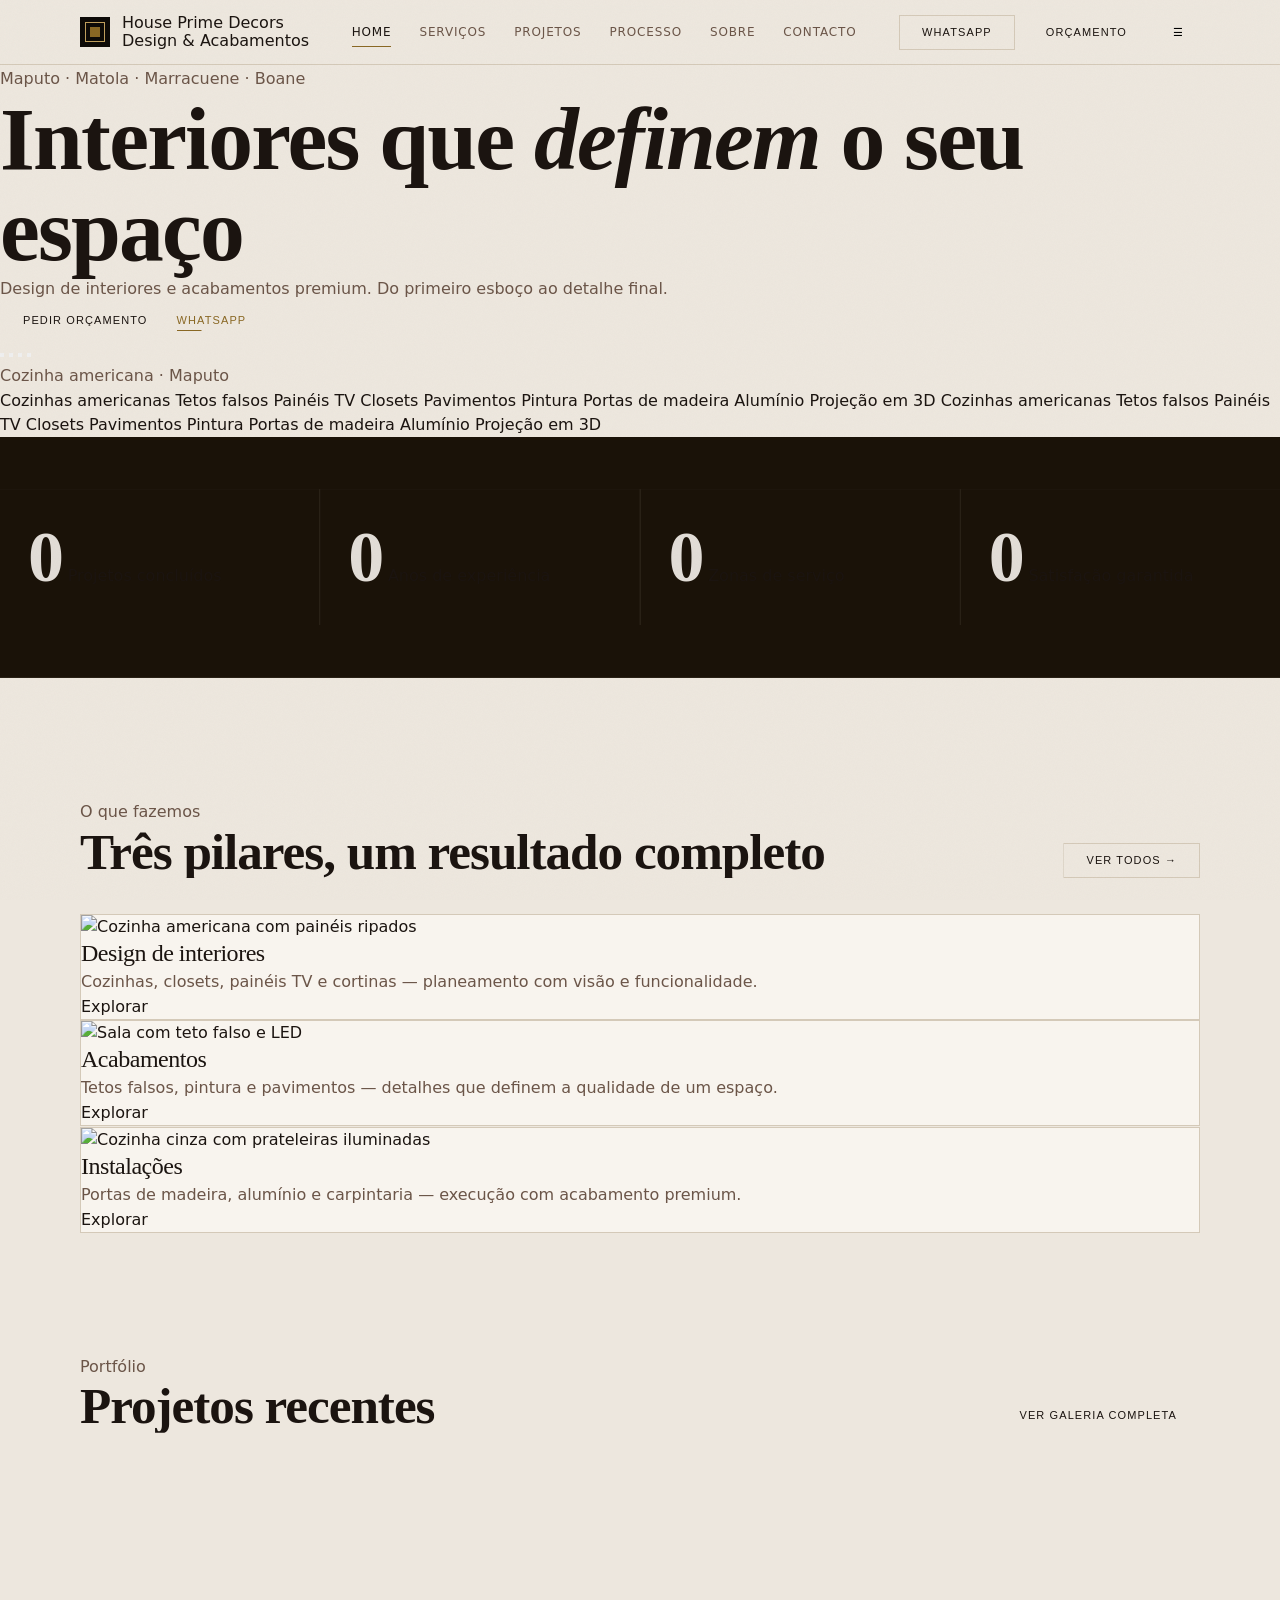
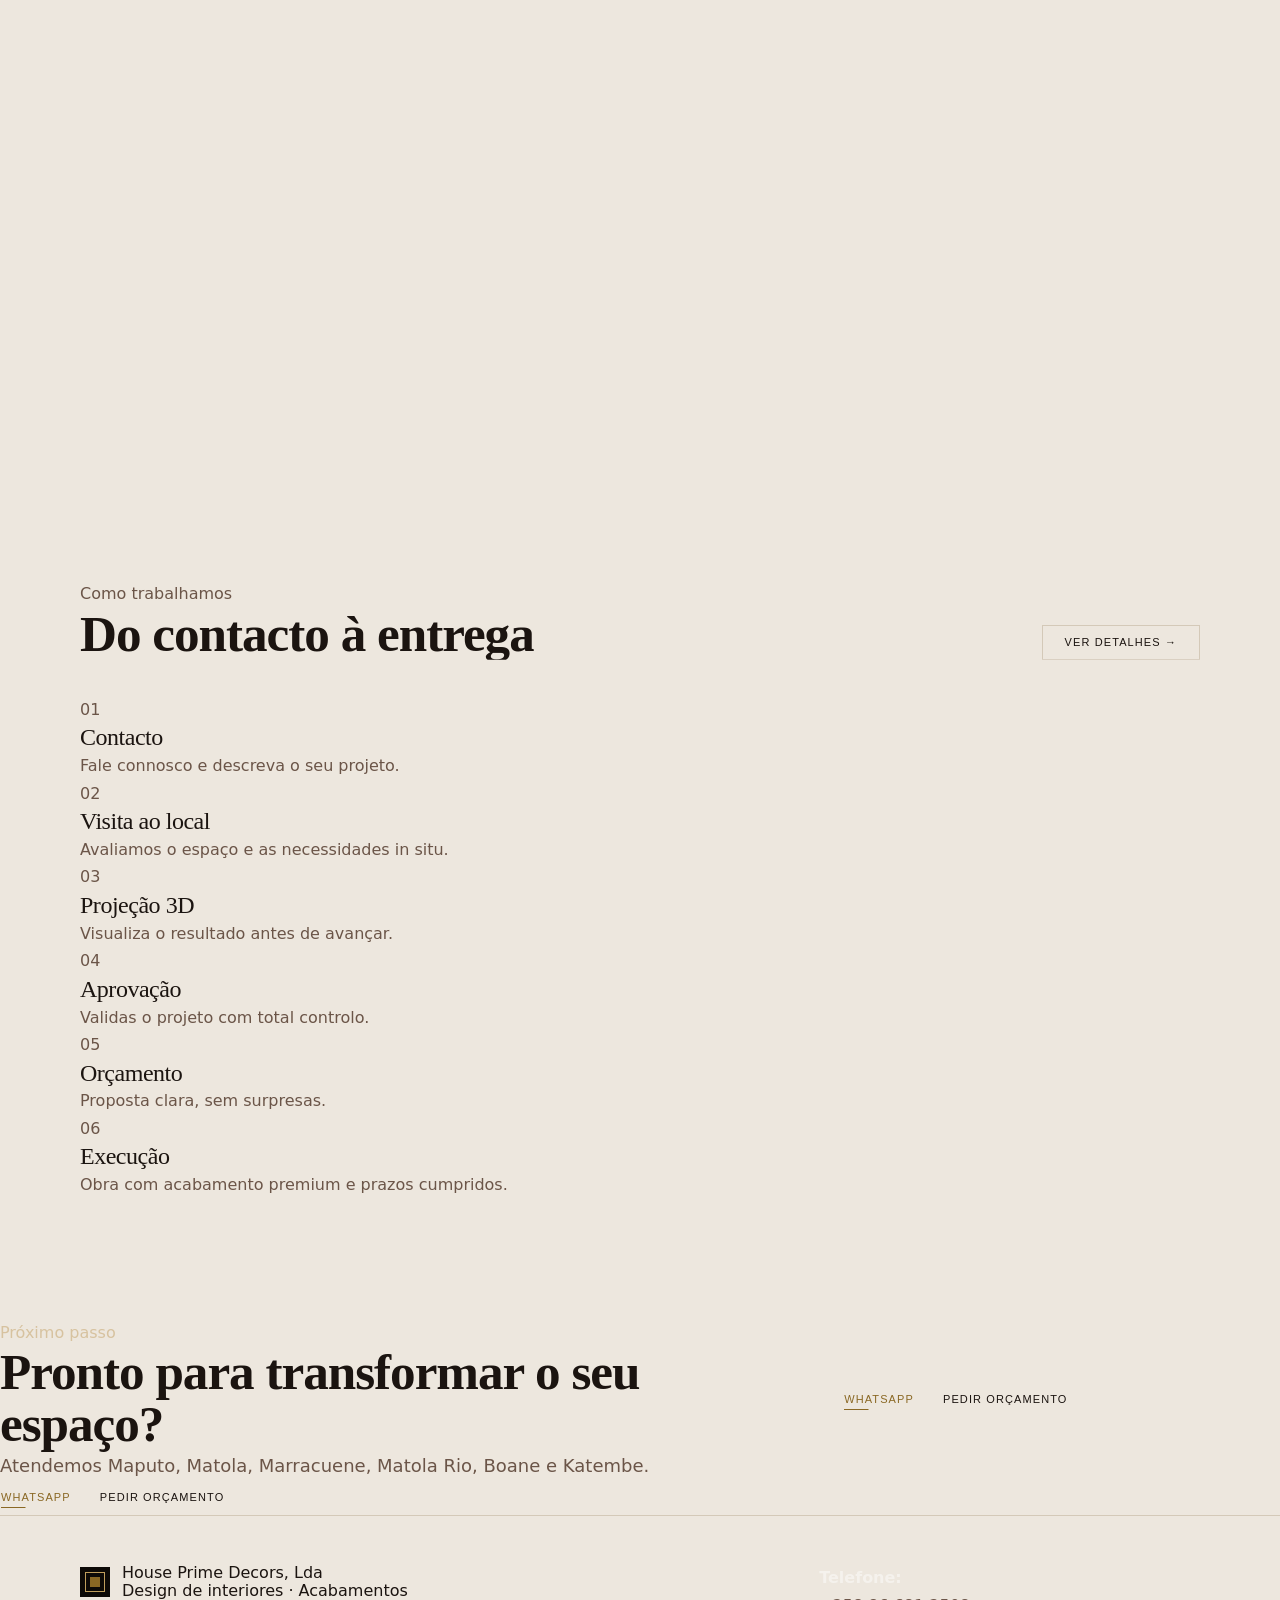
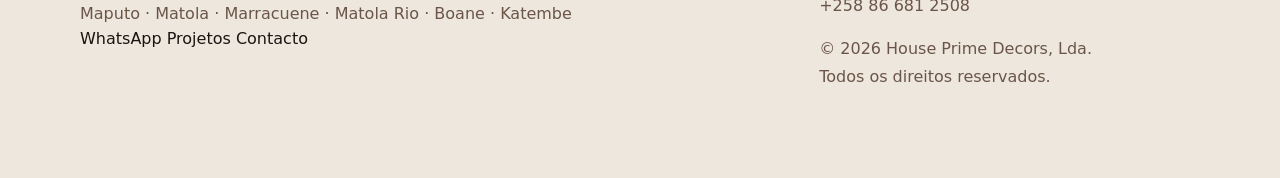
==== commit 1289a31b: "Update index.html" ====
--- a/index.html
+++ b/index.html
@@ -1,344 +1,419 @@
 <!doctype html>
 <html lang="pt">
 <head>
-  <meta charset="utf-8"/>
-  <meta name="viewport" content="width=device-width,initial-scale=1"/>
-  <meta name="description" content="House Prime Decors — Design de interiores e acabamentos de alto padrão em Maputo e Matola."/>
+  <meta charset="utf-8">
+  <meta name="viewport" content="width=device-width, initial-scale=1">
+  <meta name="description" content="House Prime Decors — Design de interiores e acabamentos de alto padrão em Maputo e Matola.">
   <title>House Prime Decors</title>
   <link rel="preconnect" href="https://fonts.googleapis.com">
   <link rel="preconnect" href="https://fonts.gstatic.com" crossorigin>
-  <link href="https://fonts.googleapis.com/css2?family=Cormorant+Garamond:ital,wght@0,500;0,600;0,700;1,500;1,600&family=Jost:wght@300;400;500;600&display=swap" rel="stylesheet">
-  <link rel="stylesheet" href="./styles.css"/>
+  <link href="https://fonts.googleapis.com/css2?family=DM+Serif+Display:ital@0;1&family=DM+Sans:wght@300;400;500&display=swap" rel="stylesheet">
+  <link rel="stylesheet" href="styles.css">
 </head>
 <body>
-  <div id="grain" aria-hidden="true"></div>
-  <a class="skip" href="#main">Saltar para o conteúdo</a>
-
-  <header class="header" id="header">
-    <div class="container header-inner">
-      <a class="brand" href="./index.html" aria-label="House Prime Decors">
+
+<a class="skip" href="#main">Saltar para o conteúdo</a>
+
+<!-- HEADER -->
+<header class="header" id="header">
+  <div class="container header-inner">
+    <a class="brand" href="index.html" aria-label="House Prime Decors — Página inicial">
+      <div class="logo" aria-hidden="true"></div>
+      <div class="brand-text">
+        <span class="brand-name">House Prime Decors</span>
+        <span class="brand-sub">Design &amp; Acabamentos</span>
+      </div>
+    </a>
+
+    <nav class="nav" aria-label="Principal">
+      <a href="index.html" aria-current="page">Home</a>
+      <a href="services.html">Serviços</a>
+      <a href="projects.html">Projetos</a>
+      <a href="process.html">Processo</a>
+      <a href="about.html">Sobre</a>
+      <a href="contact.html">Contacto</a>
+    </nav>
+
+    <div class="header-actions">
+      <a class="btn btn-outline js-wa" href="#">WhatsApp</a>
+      <a class="btn btn-dark" href="contact.html#quote">Orçamento</a>
+      <button class="btn btn-icon hamburger" id="menuBtn" aria-label="Abrir menu" aria-expanded="false">☰</button>
+    </div>
+  </div>
+</header>
+
+<!-- MOBILE MENU -->
+<div class="mmenu" id="mmenu" aria-hidden="true">
+  <div class="mmenu-inner">
+    <div class="mmenu-top">
+      <a class="brand" href="index.html">
         <div class="logo" aria-hidden="true"></div>
-        <span>
-          <span class="name">House Prime Decors</span>
-          <span class="tag">Design &amp; Acabamentos</span>
-        </span>
+        <div class="brand-text">
+          <span class="brand-name">House Prime Decors</span>
+          <span class="brand-sub">Maputo · Matola</span>
+        </div>
       </a>
-      <nav class="nav" aria-label="Navegação principal">
-        <a href="./index.html" aria-current="page">Home</a>
-        <a href="./services.html">Serviços</a>
-        <a href="./projects.html">Projetos</a>
-        <a href="./process.html">Processo</a>
-        <a href="./about.html">Sobre</a>
-        <a href="./contact.html">Contacto</a>
-      </nav>
-      <div class="header-actions">
-        <a class="btn btn-outline js-wa" href="#">WhatsApp</a>
-        <a class="btn btn-primary" href="./contact.html#quote">Orçamento</a>
-        <button class="btn btn-icon btn-ghost hamburger" id="menuBtn" aria-label="Abrir menu" aria-expanded="false">☰</button>
-      </div>
-    </div>
-  </header>
-
-  <div class="mmenu" id="mmenu" aria-hidden="true">
-    <div class="mmenu-panel">
-      <div class="mmenu-card">
-        <div class="mmenu-top">
-          <div class="brand">
-            <div class="logo" aria-hidden="true"></div>
-            <span><span class="name">House Prime Decors</span><span class="tag">Maputo · Matola</span></span>
-          </div>
-          <button class="btn btn-icon btn-ghost" id="menuClose" aria-label="Fechar">✕</button>
-        </div>
-        <div class="mmenu-links">
-          <a href="./index.html" data-close aria-current="page">Home</a>
-          <a href="./services.html" data-close>Serviços</a>
-          <a href="./projects.html" data-close>Projetos</a>
-          <a href="./process.html" data-close>Processo</a>
-          <a href="./about.html" data-close>Sobre</a>
-          <a href="./contact.html" data-close>Contacto</a>
-        </div>
-        <div class="mmenu-cta">
-          <a class="btn btn-ghost js-wa" href="#" data-close>WhatsApp</a>
-          <a class="btn btn-primary" href="./contact.html#quote" data-close>Pedir orçamento</a>
-        </div>
-      </div>
-    </div>
-  </div>
-
-  <main id="main">
-
-    <!-- HERO full-bleed com fotos reais -->
-    <section class="hero" aria-label="Apresentação">
-      <div class="hero-bg">
-        <div class="slider" id="heroSlider" aria-hidden="true">
-          <div class="slide-track">
-            <div class="slide">
-              <div class="ph" style="background-image:url('./assets/kitchen-11.jpg'); background-size:cover; background-position:center"></div>
-            </div>
-            <div class="slide">
-              <div class="ph" style="background-image:url('./assets/kitchen-01.jpg'); background-size:cover; background-position:center"></div>
-            </div>
-            <div class="slide">
-              <div class="ph" style="background-image:url('./assets/ceiling-02.jpg'); background-size:cover; background-position:center"></div>
-            </div>
-            <div class="slide">
-              <div class="ph" style="background-image:url('./assets/tvpanel-01.jpg'); background-size:cover; background-position:center"></div>
-            </div>
-          </div>
-        </div>
-      </div>
-
-      <div class="hero-inner">
-        <div class="hero-eyebrow reveal">
-          <div class="hero-line" aria-hidden="true"></div>
-          <span class="badge">Maputo · Matola · Marracuene · Boane</span>
-        </div>
-        <h1 class="hero-headline reveal">
-          Espaços que <em>inspiram</em> quem os vive
-        </h1>
-        <p class="hero-sub reveal">
-          Design de interiores e acabamentos de alto padrão.<br>
-          Do primeiro traço ao detalhe final.
-        </p>
-        <div class="hero-actions reveal">
-          <a class="btn btn-primary" href="./contact.html#quote">Pedir orçamento</a>
-          <a class="btn btn-ghost js-wa" href="#">WhatsApp</a>
-          <a class="btn btn-link" href="./projects.html" style="color:rgba(245,240,232,.55)">Ver projetos →</a>
-        </div>
-      </div>
-
-      <div class="hero-dotbar" aria-label="Slides">
-        <button class="dot active" aria-label="Slide 1"></button>
-        <button class="dot" aria-label="Slide 2"></button>
-        <button class="dot" aria-label="Slide 3"></button>
-        <button class="dot" aria-label="Slide 4"></button>
-      </div>
-      <div class="slide-caption" id="slideCaption">Cozinha · Maputo</div>
-      <div class="hero-arrows">
-        <button class="btn btn-icon" id="heroPrev" aria-label="Anterior">‹</button>
-        <button class="btn btn-icon" id="heroNext" aria-label="Seguinte">›</button>
-      </div>
-      <div class="hero-scroll" aria-hidden="true">
-        <div class="hero-scroll-line"></div>
-        <span>Descer</span>
-      </div>
-    </section>
-
-    <!-- MARQUEE -->
-    <div class="marquee-strip" aria-hidden="true">
-      <div class="marquee-track">
-        <span class="marquee-item">Design de interiores</span>
-        <span class="marquee-item">Tetos falsos</span>
-        <span class="marquee-item">Cozinhas americanas</span>
-        <span class="marquee-item">Painéis TV</span>
-        <span class="marquee-item">Closets &amp; Guarda-fatos</span>
-        <span class="marquee-item">Pavimentos</span>
-        <span class="marquee-item">Pintura &amp; Barramento</span>
-        <span class="marquee-item">Portas de madeira</span>
-        <span class="marquee-item">Alumínio</span>
-        <span class="marquee-item">Projeção em 3D</span>
-        <span class="marquee-item">Design de interiores</span>
-        <span class="marquee-item">Tetos falsos</span>
-        <span class="marquee-item">Cozinhas americanas</span>
-        <span class="marquee-item">Painéis TV</span>
-        <span class="marquee-item">Closets &amp; Guarda-fatos</span>
-        <span class="marquee-item">Pavimentos</span>
-        <span class="marquee-item">Pintura &amp; Barramento</span>
-        <span class="marquee-item">Portas de madeira</span>
-        <span class="marquee-item">Alumínio</span>
-        <span class="marquee-item">Projeção em 3D</span>
-      </div>
-    </div>
-
-    <!-- STATS BAR -->
-    <div class="stats-bar">
-      <div class="stats-grid">
-        <div class="stat-cell reveal"><span class="stat-number" data-count="200">0</span><span class="stat-label">Projetos concluídos</span></div>
-        <div class="stat-cell reveal"><span class="stat-number" data-count="8">0</span><span class="stat-label">Anos de experiência</span></div>
-        <div class="stat-cell reveal"><span class="stat-number" data-count="4">0</span><span class="stat-label">Zonas cobertas</span></div>
-        <div class="stat-cell reveal"><span class="stat-number" data-count="100">0</span><span class="stat-label">% satisfação</span></div>
-      </div>
-    </div>
-
-    <!-- SERVIÇOS -->
-    <section class="section">
-      <div class="container">
-        <div class="shead">
-          <div class="reveal">
-            <span class="kicker">O que fazemos</span>
-            <h2>Três pilares,<br>um resultado completo</h2>
-          </div>
-          <div class="shead-actions reveal">
-            <a class="btn btn-outline" href="./services.html">Ver todos os serviços</a>
-          </div>
-        </div>
-        <div class="grid grid-3">
-          <article class="card reveal">
-            <div class="card-media" style="background-image:url('./assets/kitchen-03.jpg'); background-size:cover; background-position:center"></div>
-            <div class="card-pad">
-              <div class="card-title"><h3>Design de interiores</h3><div class="iconbox gold">✦</div></div>
-              <p>Cozinhas, closets, painéis TV e cortinas — planeamento com visão e funcionalidade.</p>
-              <a class="btn btn-link" href="./services.html#design">Explorar</a>
-            </div>
-          </article>
-          <article class="card reveal">
-            <div class="card-media" style="background-image:url('./assets/ceiling-01.jpg'); background-size:cover; background-position:center"></div>
-            <div class="card-pad">
-              <div class="card-title"><h3>Acabamentos</h3><div class="iconbox">◈</div></div>
-              <p>Tetos falsos, pintura e pavimentos — os detalhes que definem o ambiente.</p>
-              <a class="btn btn-link" href="./services.html#acaba">Explorar</a>
-            </div>
-          </article>
-          <article class="card reveal">
-            <div class="card-media" style="background-image:url('./assets/kitchen-10.jpg'); background-size:cover; background-position:center"></div>
-            <div class="card-pad">
-              <div class="card-title"><h3>Instalações</h3><div class="iconbox">▣</div></div>
-              <p>Portas de madeira, alumínio e carpintaria — execução com acabamento premium.</p>
-              <a class="btn btn-link" href="./services.html#instal">Explorar</a>
-            </div>
-          </article>
-        </div>
-      </div>
-    </section>
-
-    <!-- GALERIA preview — 6 fotos selecionadas -->
-    <section class="section" style="padding-top:0">
-      <div class="container">
-        <div class="shead">
-          <div class="reveal">
-            <span class="kicker">Portfólio</span>
-            <h2>Trabalhos recentes</h2>
-          </div>
-          <div class="shead-actions reveal">
-            <a class="btn btn-primary" href="./projects.html">Ver galeria completa</a>
-          </div>
-        </div>
-        <div class="masonry">
-
-          <div class="tile reveal" data-cat="kitchens" data-title="Cozinha moderna · Maputo" data-note="Cozinha americana com ilha" data-img="./assets/kitchen-11.jpg">
-            <div class="tile-media" style="background-image:url('./assets/kitchen-11.jpg'); background-size:cover; background-position:center; aspect-ratio:4/5">
-              <div class="tile-media-overlay"></div>
-              <div class="tile-hover-info"><span class="hi-cat">Cozinhas</span><div class="hi-title">Cozinha com ilha central</div><span class="hi-cta">Ver projeto</span></div>
-            </div>
-            <div class="tile-meta"><div><div class="t1">Cozinhas</div><div class="t2">Ilha central · Maputo</div></div><div class="tile-tag">cozinha</div></div>
-          </div>
-
-          <div class="tile reveal" data-cat="kitchens" data-title="Cozinha beige · Matola" data-note="Acabamentos em madeira e beige" data-img="./assets/kitchen-01.jpg">
-            <div class="tile-media" style="background-image:url('./assets/kitchen-01.jpg'); background-size:cover; background-position:center">
-              <div class="tile-media-overlay"></div>
-              <div class="tile-hover-info"><span class="hi-cat">Cozinhas</span><div class="hi-title">Cozinha beige &amp; madeira</div><span class="hi-cta">Ver projeto</span></div>
-            </div>
-            <div class="tile-meta"><div><div class="t1">Cozinhas</div><div class="t2">Beige &amp; madeira · Matola</div></div><div class="tile-tag">cozinha</div></div>
-          </div>
-
-          <div class="tile reveal" data-cat="ceilings" data-title="Teto falso · Maputo" data-note="LED linear com geometria" data-img="./assets/ceiling-01.jpg">
-            <div class="tile-media" style="background-image:url('./assets/ceiling-01.jpg'); background-size:cover; background-position:center; aspect-ratio:3/4">
-              <div class="tile-media-overlay"></div>
-              <div class="tile-hover-info"><span class="hi-cat">Tetos falsos</span><div class="hi-title">Teto geométrico com LED</div><span class="hi-cta">Ver projeto</span></div>
-            </div>
-            <div class="tile-meta"><div><div class="t1">Tetos falsos</div><div class="t2">LED linear · Maputo</div></div><div class="tile-tag">tetos</div></div>
-          </div>
-
-          <div class="tile reveal" data-cat="tvpanels living" data-title="Painel TV · Maputo" data-note="Painel TV com iluminação quente" data-img="./assets/tvpanel-01.jpg">
-            <div class="tile-media" style="background-image:url('./assets/tvpanel-01.jpg'); background-size:cover; background-position:center; aspect-ratio:3/4">
-              <div class="tile-media-overlay"></div>
-              <div class="tile-hover-info"><span class="hi-cat">Painéis TV</span><div class="hi-title">Painel TV iluminado</div><span class="hi-cta">Ver projeto</span></div>
-            </div>
-            <div class="tile-meta"><div><div class="t1">Painel TV</div><div class="t2">Iluminação quente · Maputo</div></div><div class="tile-tag">TV</div></div>
-          </div>
-
-          <div class="tile reveal" data-cat="kitchens" data-title="Cozinha escura · Matola" data-note="Armários cinza escuro e balcão branco" data-img="./assets/kitchen-08.jpg">
-            <div class="tile-media" style="background-image:url('./assets/kitchen-08.jpg'); background-size:cover; background-position:center; aspect-ratio:16/9">
-              <div class="tile-media-overlay"></div>
-              <div class="tile-hover-info"><span class="hi-cat">Cozinhas</span><div class="hi-title">Cozinha em cinza escuro</div><span class="hi-cta">Ver projeto</span></div>
-            </div>
-            <div class="tile-meta"><div><div class="t1">Cozinhas</div><div class="t2">Cinza escuro · Matola</div></div><div class="tile-tag">cozinha</div></div>
-          </div>
-
-          <div class="tile reveal" data-cat="ceilings living" data-title="Sala com teto falso · Maputo" data-note="Espaço amplo com LED azul" data-img="./assets/ceiling-02.jpg">
-            <div class="tile-media" style="background-image:url('./assets/ceiling-02.jpg'); background-size:cover; background-position:center">
-              <div class="tile-media-overlay"></div>
-              <div class="tile-hover-info"><span class="hi-cat">Salas</span><div class="hi-title">Sala com LED e escada</div><span class="hi-cta">Ver projeto</span></div>
-            </div>
-            <div class="tile-meta"><div><div class="t1">Salas</div><div class="t2">LED azul · Maputo</div></div><div class="tile-tag">sala</div></div>
-          </div>
-
-        </div>
-      </div>
-    </section>
-
-    <!-- PROCESSO -->
-    <section class="section" style="padding-top:0">
-      <div class="container">
-        <div class="shead">
-          <div class="reveal"><span class="kicker">Como trabalhamos</span><h2>Seis passos, zero surpresas</h2></div>
-          <div class="shead-actions reveal"><a class="btn btn-outline" href="./process.html">Ver detalhes</a></div>
-        </div>
-        <div class="timeline-grid">
-          <div class="step reveal"><span class="n">01</span><div class="t">Contacto</div><div class="d">Fale connosco e diga o que pretende.</div></div>
-          <div class="step reveal"><span class="n">02</span><div class="t">Visita</div><div class="d">Avaliamos o espaço no local.</div></div>
-          <div class="step reveal"><span class="n">03</span><div class="t">3D</div><div class="d">Visualiza o resultado antes de executar.</div></div>
-          <div class="step reveal"><span class="n">04</span><div class="t">Aprovação</div><div class="d">Validas o projeto com total controlo.</div></div>
-          <div class="step reveal"><span class="n">05</span><div class="t">Orçamento</div><div class="d">Proposta clara e sem surpresas.</div></div>
-          <div class="step reveal"><span class="n">06</span><div class="t">Execução</div><div class="d">Obra com acabamento premium.</div></div>
-        </div>
-      </div>
-    </section>
-
-    <!-- CTA -->
-    <section class="cta reveal">
-      <div class="container cta-row">
-        <div>
-          <span class="kicker" style="color:rgba(196,160,90,.6)">Próximo passo</span>
-          <h2>Pronto para transformar o seu espaço?</h2>
-          <p class="lead">Atendemos Maputo Cidade, Matola, Marracuene, Matola Rio, Boane e Katembe.</p>
-        </div>
-        <div class="cta-actions">
-          <a class="btn btn-ghost js-wa" href="#">WhatsApp</a>
-          <a class="btn btn-primary" href="./contact.html#quote">Pedir orçamento</a>
-        </div>
-      </div>
-    </section>
-
-  </main>
-
-  <div class="mobile-cta" aria-label="Ações rápidas">
-    <div class="wrap">
-      <a class="btn btn-ghost js-wa" href="#">WhatsApp</a>
-      <a class="btn btn-primary" href="./contact.html#quote">Pedir orçamento</a>
-    </div>
-  </div>
-
-  <div class="lb" id="lightbox" aria-hidden="true" role="dialog" aria-label="Visualizador">
-    <div class="lb-card">
-      <div class="lb-top">
-        <div class="lb-title" id="lbTitle">Projeto</div>
-        <button class="btn btn-icon lb-close" id="lbClose" aria-label="Fechar">✕</button>
-      </div>
-      <div class="lb-body" id="lbBody">
-        <div class="lb-note" id="lbNote"></div>
-        <div class="lb-nav">
-          <button class="btn btn-icon" id="lbPrev" aria-label="Anterior">‹</button>
-          <button class="btn btn-icon" id="lbNext" aria-label="Seguinte">›</button>
-        </div>
-      </div>
-    </div>
-  </div>
-
-  <footer class="footer">
-    <div class="container footer-grid">
-      <div>
-        <div class="brand"><div class="logo" aria-hidden="true"></div><span><span class="name">House Prime Decors, Lda</span><span class="tag">Design de interiores · Acabamentos</span></span></div>
-        <p class="small" style="margin-top:14px">Maputo · Matola · Marracuene · Matola Rio · Boane · Katembe</p>
-        <div class="links"><a class="js-wa" href="#">WhatsApp</a><a href="./contact.html#quote">Pedir orçamento</a></div>
-      </div>
-      <div style="padding-top:4px">
-        <p class="small"><strong style="color:rgba(245,240,232,.5)">Contacto:</strong> +258 86 68 12 508</p>
-        <p class="small" style="margin-top:10px">© 2026 House Prime Decors, Lda.<br>Todos os direitos reservados.</p>
-      </div>
-    </div>
-  </footer>
-
-  <script src="./app.js"></script>
+      <button class="btn btn-icon mmenu-close" id="mmenuClose" aria-label="Fechar menu">✕</button>
+    </div>
+    <nav class="mmenu-links" aria-label="Menu principal">
+      <a href="index.html" data-close aria-current="page">Home</a>
+      <a href="services.html" data-close>Serviços</a>
+      <a href="projects.html" data-close>Projetos</a>
+      <a href="process.html" data-close>Processo</a>
+      <a href="about.html" data-close>Sobre</a>
+      <a href="contact.html" data-close>Contacto</a>
+    </nav>
+    <div class="mmenu-cta">
+      <a class="btn btn-ghost js-wa" href="#" data-close>WhatsApp</a>
+      <a class="btn btn-dark" href="contact.html#quote" data-close>Pedir orçamento</a>
+    </div>
+  </div>
+</div>
+
+<main id="main">
+
+  <!-- ═══ HERO ═══ -->
+  <section class="hero" aria-label="Apresentação">
+
+    <div class="hero-slides" aria-hidden="true">
+      <div class="hero-slide active">
+        <img src="assets/kitchen-11.jpg" alt="" loading="eager" fetchpriority="high">
+      </div>
+      <div class="hero-slide">
+        <img src="assets/kitchen-01.jpg" alt="" loading="lazy">
+      </div>
+      <div class="hero-slide">
+        <img src="assets/ceiling-01.jpg" alt="" loading="lazy">
+      </div>
+      <div class="hero-slide">
+        <img src="assets/tvpanel-01.jpg" alt="" loading="lazy">
+      </div>
+    </div>
+
+    <div class="hero-content">
+      <p class="hero-label">Maputo · Matola · Marracuene · Boane</p>
+      <h1 class="hero-h1">Interiores que <em>definem</em> o seu espaço</h1>
+      <p class="hero-sub">Design de interiores e acabamentos premium. Do primeiro esboço ao detalhe final.</p>
+      <div class="hero-btns">
+        <a class="btn btn-dark" href="contact.html#quote">Pedir orçamento</a>
+        <a class="btn btn-ghost js-wa" href="#">WhatsApp</a>
+      </div>
+    </div>
+
+    <div class="hero-dots" aria-label="Slides">
+      <button class="hero-dot active" aria-label="Slide 1"></button>
+      <button class="hero-dot" aria-label="Slide 2"></button>
+      <button class="hero-dot" aria-label="Slide 3"></button>
+      <button class="hero-dot" aria-label="Slide 4"></button>
+    </div>
+
+    <p class="hero-caption" id="heroCaption">Cozinha americana · Maputo</p>
+
+  </section>
+
+  <!-- ═══ MARQUEE ═══ -->
+  <div class="marquee" aria-hidden="true">
+    <div class="marquee-track">
+      <span class="marquee-item">Cozinhas americanas</span>
+      <span class="marquee-item">Tetos falsos</span>
+      <span class="marquee-item">Painéis TV</span>
+      <span class="marquee-item">Closets</span>
+      <span class="marquee-item">Pavimentos</span>
+      <span class="marquee-item">Pintura</span>
+      <span class="marquee-item">Portas de madeira</span>
+      <span class="marquee-item">Alumínio</span>
+      <span class="marquee-item">Projeção em 3D</span>
+      <span class="marquee-item">Cozinhas americanas</span>
+      <span class="marquee-item">Tetos falsos</span>
+      <span class="marquee-item">Painéis TV</span>
+      <span class="marquee-item">Closets</span>
+      <span class="marquee-item">Pavimentos</span>
+      <span class="marquee-item">Pintura</span>
+      <span class="marquee-item">Portas de madeira</span>
+      <span class="marquee-item">Alumínio</span>
+      <span class="marquee-item">Projeção em 3D</span>
+    </div>
+  </div>
+
+  <!-- ═══ STATS ═══ -->
+  <div class="stats">
+    <div class="stats-grid">
+      <div class="stat reveal">
+        <span class="stat-n" data-count="200" data-suffix="+">0</span>
+        <span class="stat-l">Projetos concluídos</span>
+      </div>
+      <div class="stat reveal">
+        <span class="stat-n" data-count="8" data-suffix="+">0</span>
+        <span class="stat-l">Anos de experiência</span>
+      </div>
+      <div class="stat reveal">
+        <span class="stat-n" data-count="6" data-suffix="">0</span>
+        <span class="stat-l">Zonas de serviço</span>
+      </div>
+      <div class="stat reveal">
+        <span class="stat-n" data-count="100" data-suffix="%">0</span>
+        <span class="stat-l">Satisfação garantida</span>
+      </div>
+    </div>
+  </div>
+
+  <!-- ═══ SERVICES ═══ -->
+  <section class="section">
+    <div class="container">
+      <div class="shead">
+        <div class="reveal">
+          <p class="label">O que fazemos</p>
+          <h2 class="mt-8">Três pilares, um resultado completo</h2>
+        </div>
+        <a class="btn btn-outline reveal" href="services.html">Ver todos →</a>
+      </div>
+
+      <div class="cards">
+        <div class="card reveal">
+          <div class="card-img">
+            <img src="assets/kitchen-03.jpg" alt="Cozinha americana com painéis ripados" loading="lazy">
+          </div>
+          <div class="card-body">
+            <h3>Design de interiores</h3>
+            <p>Cozinhas, closets, painéis TV e cortinas — planeamento com visão e funcionalidade.</p>
+            <a class="btn-text" href="services.html#design">Explorar</a>
+          </div>
+        </div>
+
+        <div class="card reveal">
+          <div class="card-img">
+            <img src="assets/ceiling-01.jpg" alt="Sala com teto falso e LED" loading="lazy">
+          </div>
+          <div class="card-body">
+            <h3>Acabamentos</h3>
+            <p>Tetos falsos, pintura e pavimentos — detalhes que definem a qualidade de um espaço.</p>
+            <a class="btn-text" href="services.html#acaba">Explorar</a>
+          </div>
+        </div>
+
+        <div class="card reveal">
+          <div class="card-img">
+            <img src="assets/kitchen-12.jpg" alt="Cozinha cinza com prateleiras iluminadas" loading="lazy">
+          </div>
+          <div class="card-body">
+            <h3>Instalações</h3>
+            <p>Portas de madeira, alumínio e carpintaria — execução com acabamento premium.</p>
+            <a class="btn-text" href="services.html#instal">Explorar</a>
+          </div>
+        </div>
+      </div>
+    </div>
+  </section>
+
+  <!-- ═══ PORTFOLIO PREVIEW ═══ -->
+  <section class="section" style="padding-top:0">
+    <div class="container">
+      <div class="shead">
+        <div class="reveal">
+          <p class="label">Portfólio</p>
+          <h2 class="mt-8">Projetos recentes</h2>
+        </div>
+        <a class="btn btn-dark reveal" href="projects.html">Ver galeria completa</a>
+      </div>
+
+      <div class="gallery" id="homeGallery">
+
+        <a class="gitem reveal"
+           href="#"
+           data-img="assets/kitchen-11.jpg"
+           data-title="Cozinha com ilha · Maputo"
+           data-cat="kitchens">
+          <img src="assets/kitchen-11.jpg" alt="Cozinha americana branca com madeira" loading="lazy">
+          <div class="gitem-overlay">
+            <p class="gitem-cat">Cozinhas</p>
+            <p class="gitem-title">Cozinha com ilha central</p>
+            <p class="gitem-open">Abrir</p>
+          </div>
+        </a>
+
+        <a class="gitem reveal"
+           href="#"
+           data-img="assets/kitchen-01.jpg"
+           data-title="Cozinha bege &amp; madeira · Maputo"
+           data-cat="kitchens">
+          <img src="assets/kitchen-01.jpg" alt="Cozinha americana bege com LED" loading="lazy">
+          <div class="gitem-overlay">
+            <p class="gitem-cat">Cozinhas</p>
+            <p class="gitem-title">Cozinha bege &amp; madeira</p>
+            <p class="gitem-open">Abrir</p>
+          </div>
+        </a>
+
+        <a class="gitem reveal"
+           href="#"
+           data-img="assets/tvpanel-01.jpg"
+           data-title="Painel TV iluminado · Maputo"
+           data-cat="tvpanels">
+          <img src="assets/tvpanel-01.jpg" alt="Painel TV com luz quente e prateleiras" loading="lazy">
+          <div class="gitem-overlay">
+            <p class="gitem-cat">Painéis TV</p>
+            <p class="gitem-title">Painel TV iluminado</p>
+            <p class="gitem-open">Abrir</p>
+          </div>
+        </a>
+
+        <a class="gitem reveal"
+           href="#"
+           data-img="assets/ceiling-01.jpg"
+           data-title="Sala com teto geométrico LED · Maputo"
+           data-cat="ceilings">
+          <img src="assets/ceiling-01.jpg" alt="Sala ampla com teto falso em LED linear" loading="lazy">
+          <div class="gitem-overlay">
+            <p class="gitem-cat">Tetos &amp; Salas</p>
+            <p class="gitem-title">Teto geométrico LED</p>
+            <p class="gitem-open">Abrir</p>
+          </div>
+        </a>
+
+        <a class="gitem reveal"
+           href="#"
+           data-img="assets/kitchen-07.jpg"
+           data-title="Cozinha preta &amp; madeira · Matola"
+           data-cat="kitchens">
+          <img src="assets/kitchen-07.jpg" alt="Cozinha com armários pretos e madeira" loading="lazy">
+          <div class="gitem-overlay">
+            <p class="gitem-cat">Cozinhas</p>
+            <p class="gitem-title">Preto &amp; madeira</p>
+            <p class="gitem-open">Abrir</p>
+          </div>
+        </a>
+
+        <a class="gitem reveal"
+           href="#"
+           data-img="assets/kitchen-09.jpg"
+           data-title="Cozinha com mármore negro · Matola"
+           data-cat="kitchens">
+          <img src="assets/kitchen-09.jpg" alt="Cozinha cinza escuro com balcão mármore" loading="lazy">
+          <div class="gitem-overlay">
+            <p class="gitem-cat">Cozinhas</p>
+            <p class="gitem-title">Mármore negro &amp; ripado</p>
+            <p class="gitem-open">Abrir</p>
+          </div>
+        </a>
+
+      </div>
+    </div>
+  </section>
+
+  <!-- ═══ PROCESS ═══ -->
+  <section class="section" style="padding-top:0">
+    <div class="container">
+      <div class="shead">
+        <div class="reveal">
+          <p class="label">Como trabalhamos</p>
+          <h2 class="mt-8">Do contacto à entrega</h2>
+        </div>
+        <a class="btn btn-outline reveal" href="process.html">Ver detalhes →</a>
+      </div>
+
+      <div class="process-grid">
+        <div class="pstep reveal">
+          <p class="pstep-n">01</p>
+          <h3>Contacto</h3>
+          <p>Fale connosco e descreva o seu projeto.</p>
+        </div>
+        <div class="pstep reveal">
+          <p class="pstep-n">02</p>
+          <h3>Visita ao local</h3>
+          <p>Avaliamos o espaço e as necessidades in situ.</p>
+        </div>
+        <div class="pstep reveal">
+          <p class="pstep-n">03</p>
+          <h3>Projeção 3D</h3>
+          <p>Visualiza o resultado antes de avançar.</p>
+        </div>
+        <div class="pstep reveal">
+          <p class="pstep-n">04</p>
+          <h3>Aprovação</h3>
+          <p>Validas o projeto com total controlo.</p>
+        </div>
+        <div class="pstep reveal">
+          <p class="pstep-n">05</p>
+          <h3>Orçamento</h3>
+          <p>Proposta clara, sem surpresas.</p>
+        </div>
+        <div class="pstep reveal">
+          <p class="pstep-n">06</p>
+          <h3>Execução</h3>
+          <p>Obra com acabamento premium e prazos cumpridos.</p>
+        </div>
+      </div>
+    </div>
+  </section>
+
+  <!-- ═══ CTA ═══ -->
+  <div class="cta-block">
+    <div class="cta-row">
+      <div class="reveal">
+        <p class="label" style="color:rgba(196,164,107,.55)">Próximo passo</p>
+        <h2 class="mt-8">Pronto para transformar o seu espaço?</h2>
+        <p class="lead mt-12">Atendemos Maputo, Matola, Marracuene, Matola Rio, Boane e Katembe.</p>
+      </div>
+      <div class="cta-btns reveal">
+        <a class="btn btn-ghost js-wa" href="#">WhatsApp</a>
+        <a class="btn btn-dark" href="contact.html#quote">Pedir orçamento</a>
+      </div>
+    </div>
+  </div>
+
+</main>
+
+<!-- LIGHTBOX -->
+<div class="lb" id="lb" aria-hidden="true" role="dialog" aria-label="Visualizador de imagens">
+  <div class="lb-inner">
+    <div class="lb-bar">
+      <p class="lb-title" id="lbTitle"></p>
+      <span class="lb-counter" id="lbCounter"></span>
+      <button class="btn btn-icon lb-close-btn" id="lbClose" aria-label="Fechar">✕</button>
+    </div>
+    <div class="lb-img-wrap">
+      <img class="lb-img" id="lbImg" src="" alt="" loading="lazy">
+      <div class="lb-nav-btns" aria-label="Navegação">
+        <button class="lb-nav-btn" id="lbPrev" aria-label="Anterior">&#8249;</button>
+        <button class="lb-nav-btn" id="lbNext" aria-label="Seguinte">&#8250;</button>
+      </div>
+    </div>
+  </div>
+</div>
+
+<!-- STICKY CTA MOBILE -->
+<div class="sticky-cta" aria-label="Ações rápidas">
+  <div class="inner">
+    <a class="btn btn-ghost js-wa" href="#">WhatsApp</a>
+    <a class="btn btn-dark" href="contact.html#quote">Pedir orçamento</a>
+  </div>
+</div>
+
+<!-- FOOTER -->
+<footer class="footer">
+  <div class="container footer-grid">
+    <div>
+      <div class="brand">
+        <div class="logo" aria-hidden="true"></div>
+        <div class="brand-text">
+          <span class="brand-name">House Prime Decors, Lda</span>
+          <span class="brand-sub">Design de interiores · Acabamentos</span>
+        </div>
+      </div>
+      <p class="footer-p">Maputo · Matola · Marracuene · Matola Rio · Boane · Katembe</p>
+      <div class="footer-links">
+        <a class="js-wa" href="#">WhatsApp</a>
+        <a href="projects.html">Projetos</a>
+        <a href="contact.html">Contacto</a>
+      </div>
+    </div>
+    <div>
+      <p class="footer-p"><strong style="color:rgba(255,255,255,.45)">Telefone:</strong><br>+258 86 681 2508</p>
+      <p class="footer-p" style="margin-top:16px">© 2026 House Prime Decors, Lda.<br>Todos os direitos reservados.</p>
+    </div>
+  </div>
+</footer>
+
+<script src="app.js"></script>
 </body>
 </html>
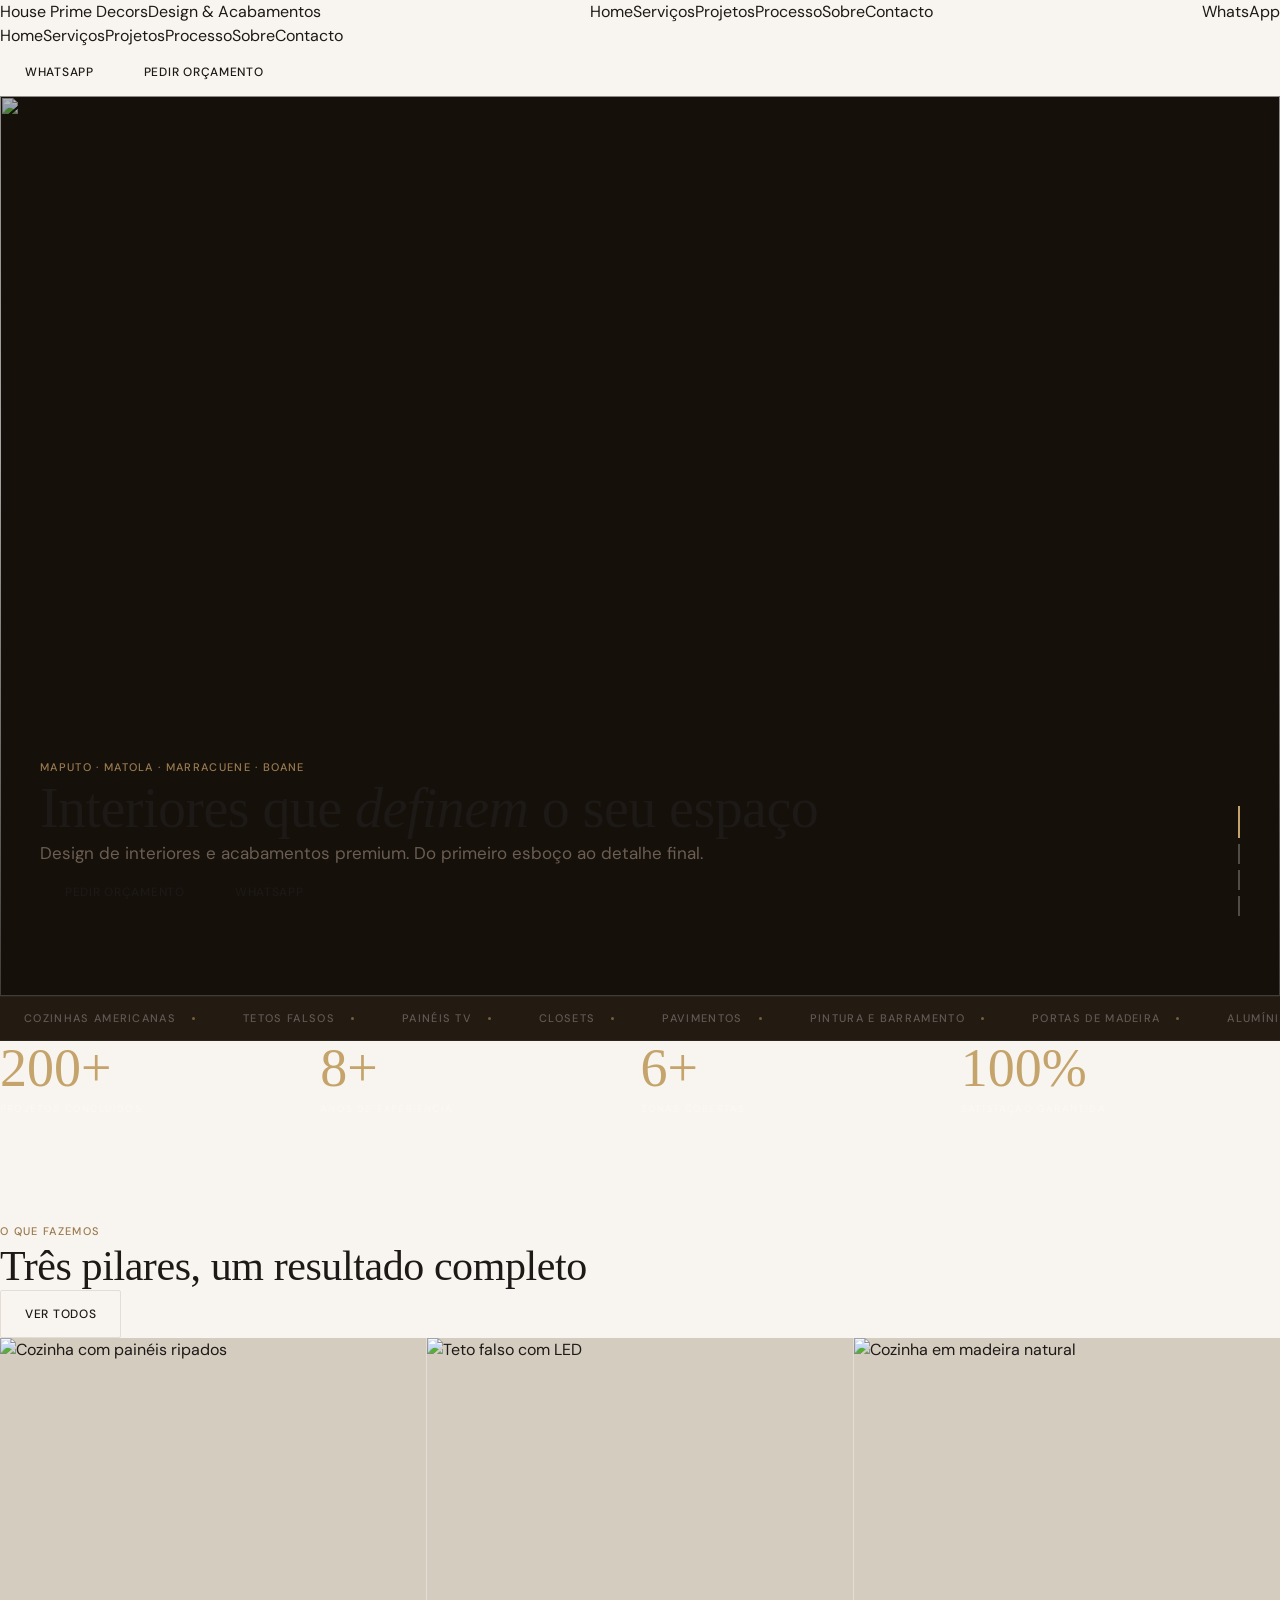
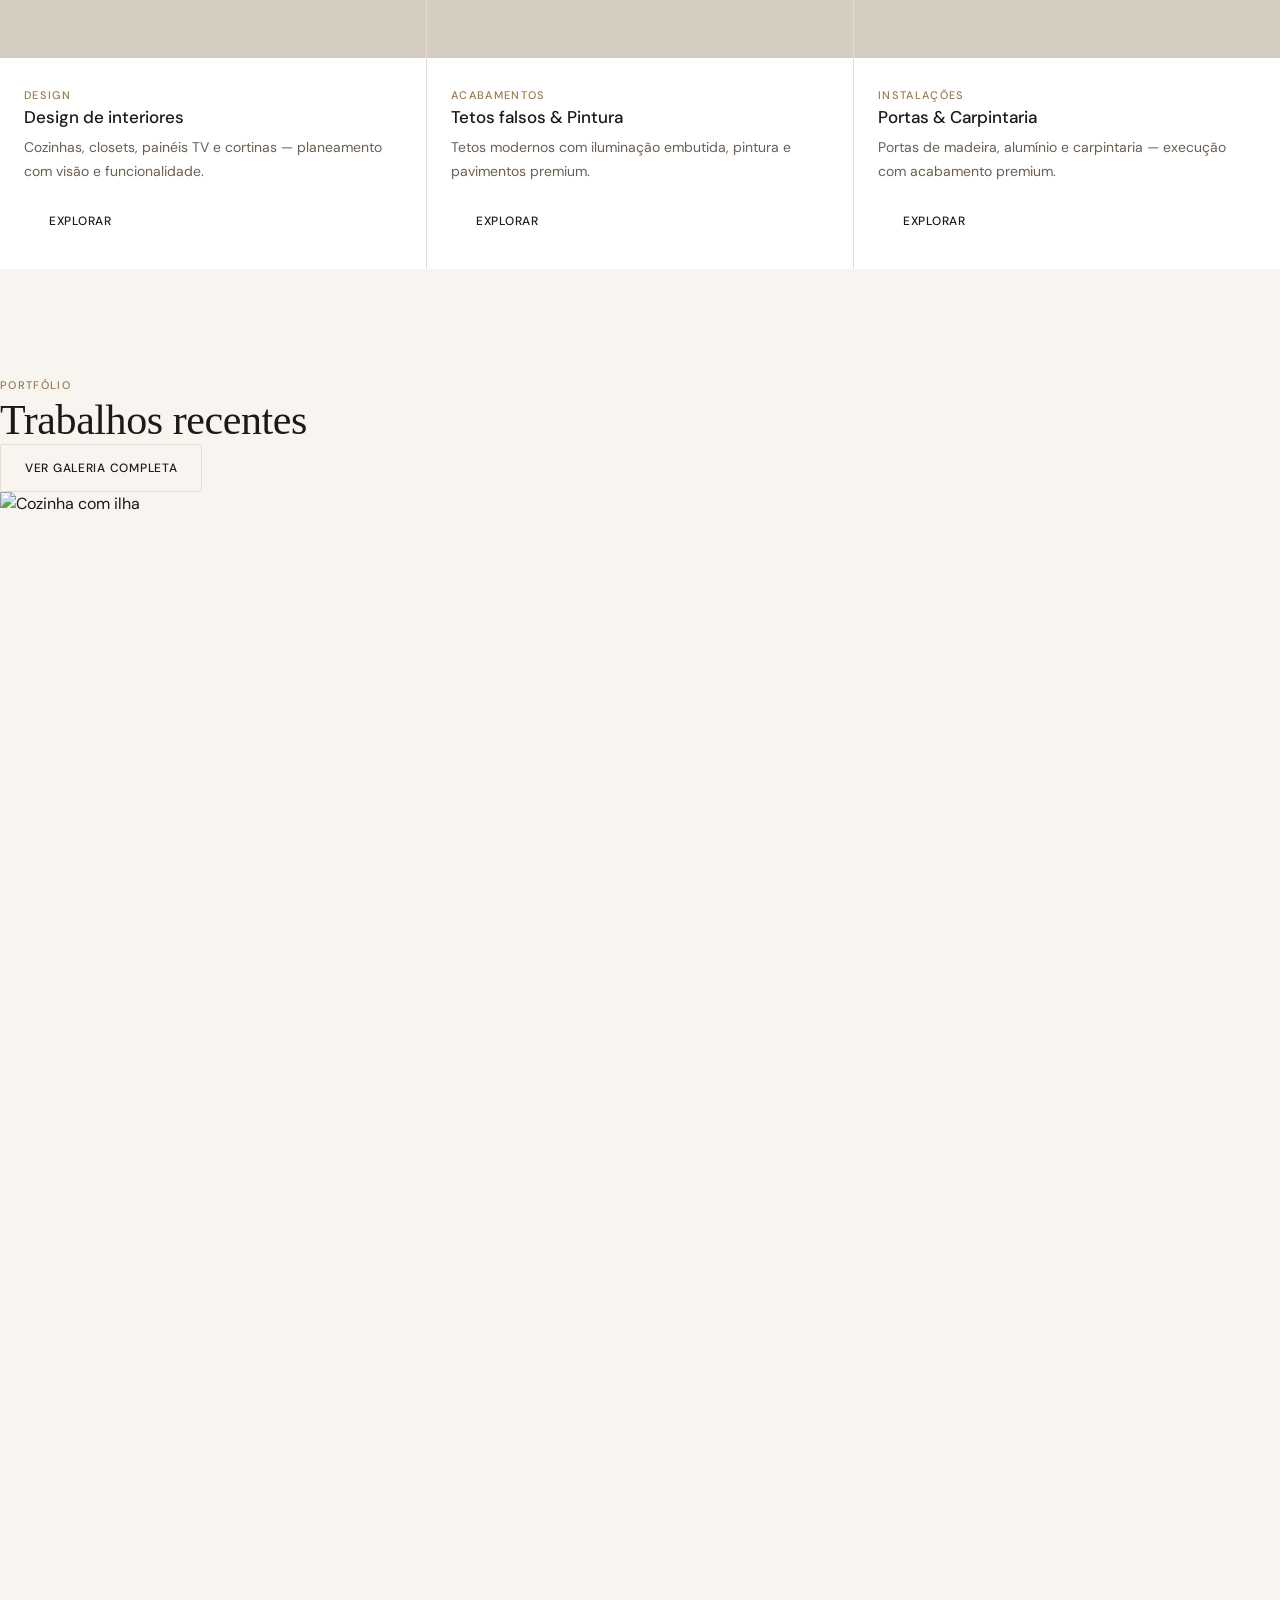
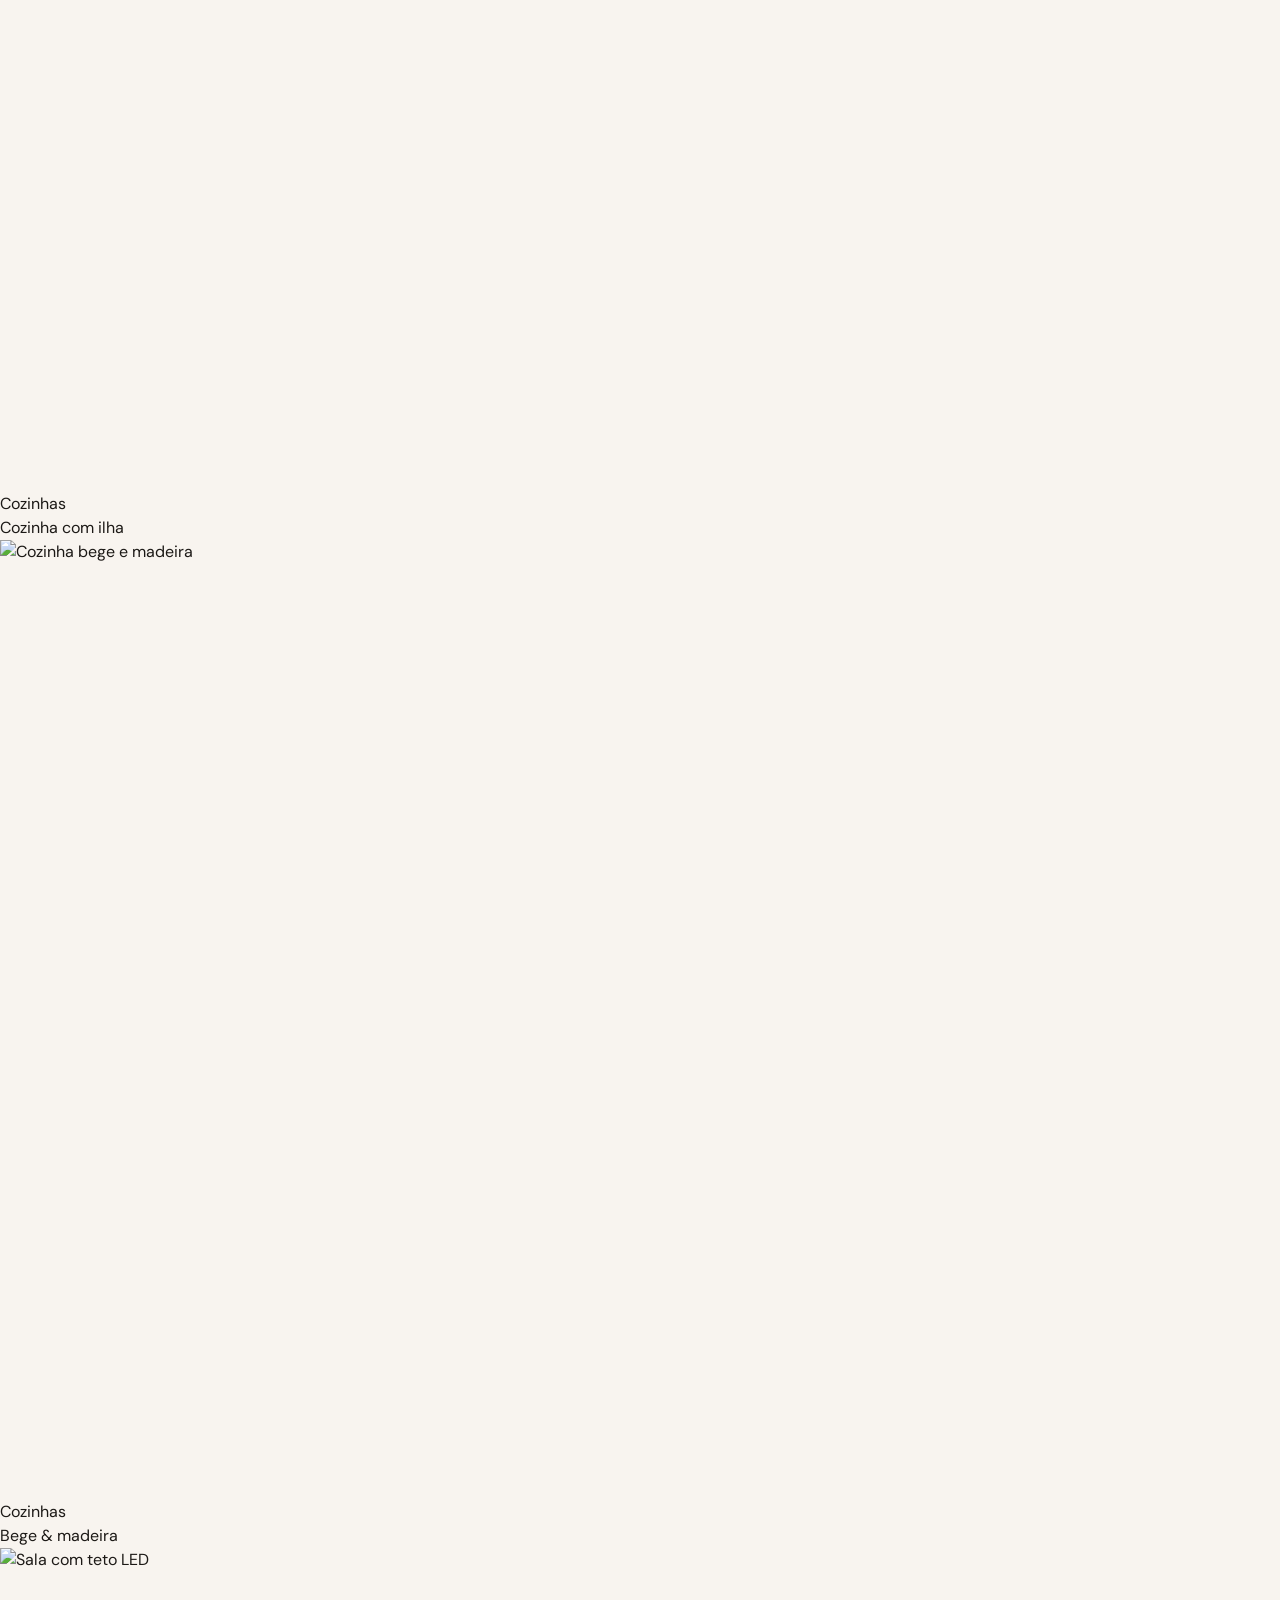
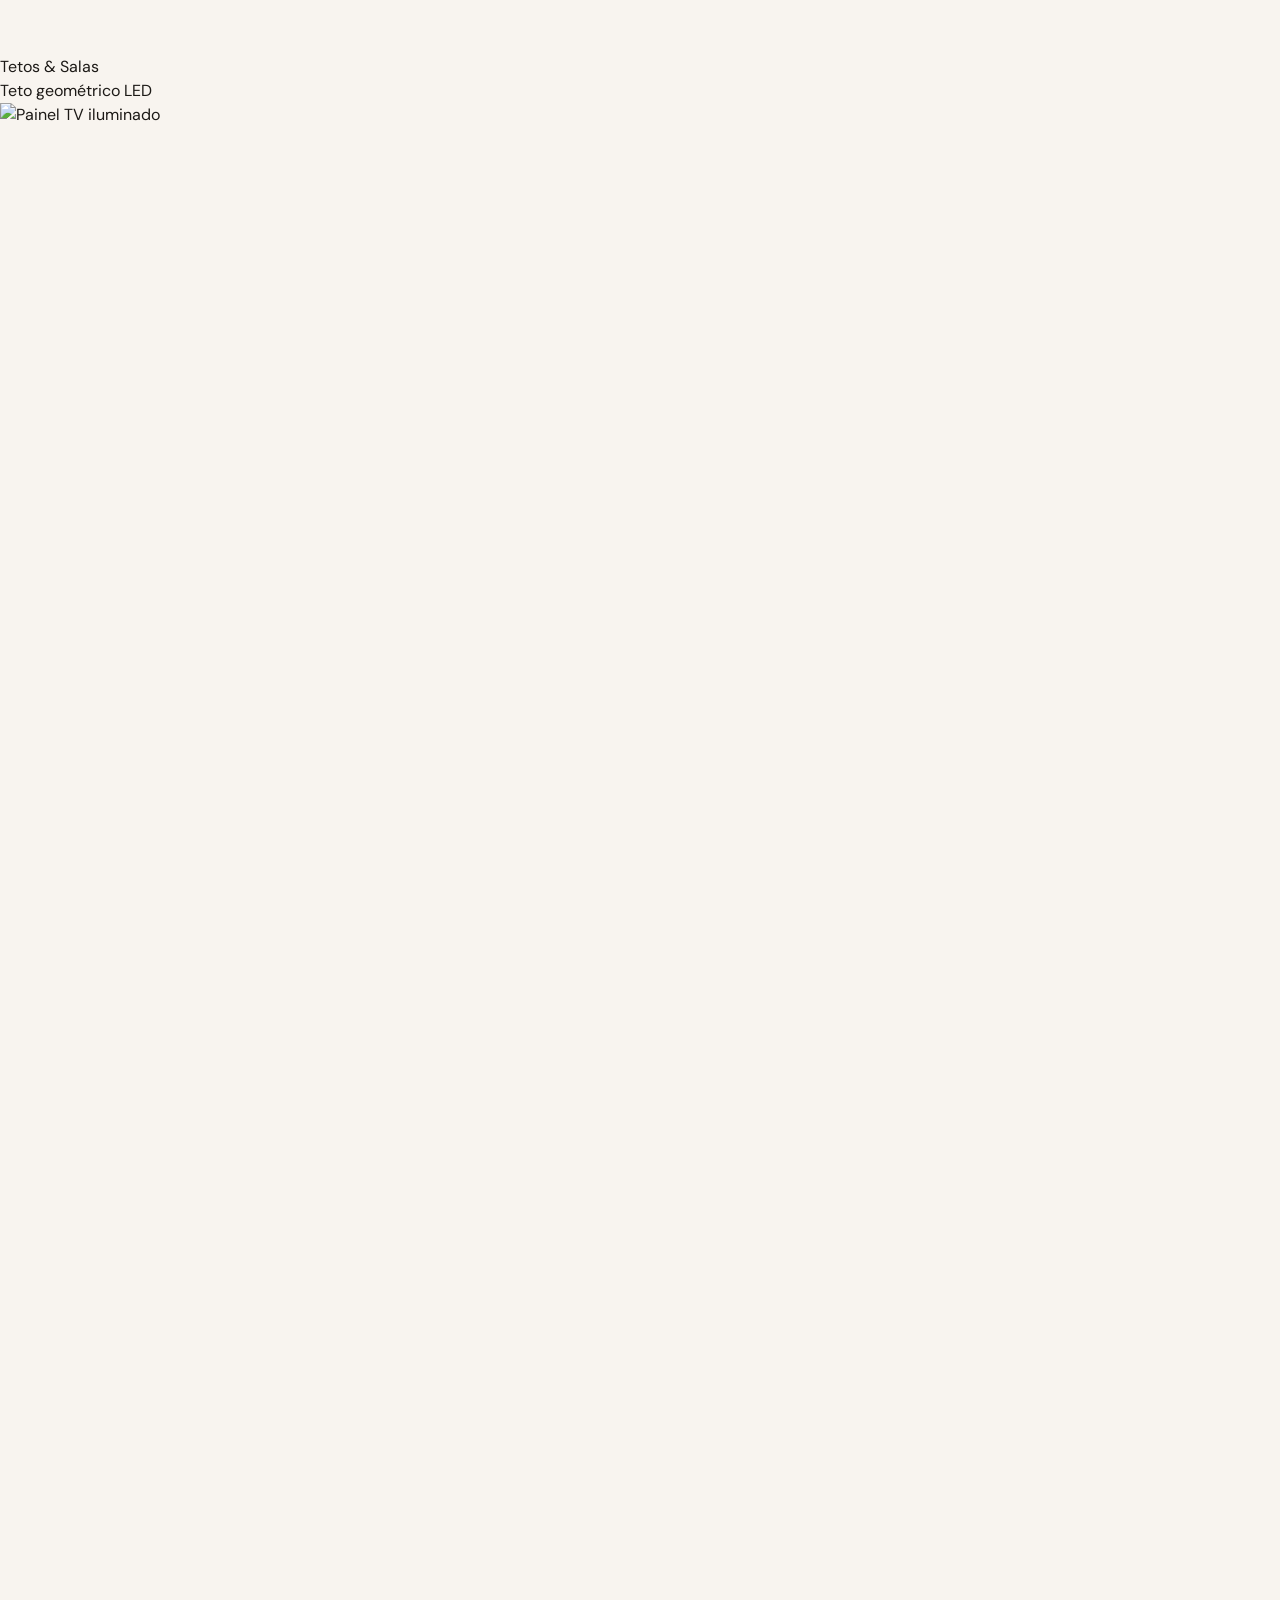
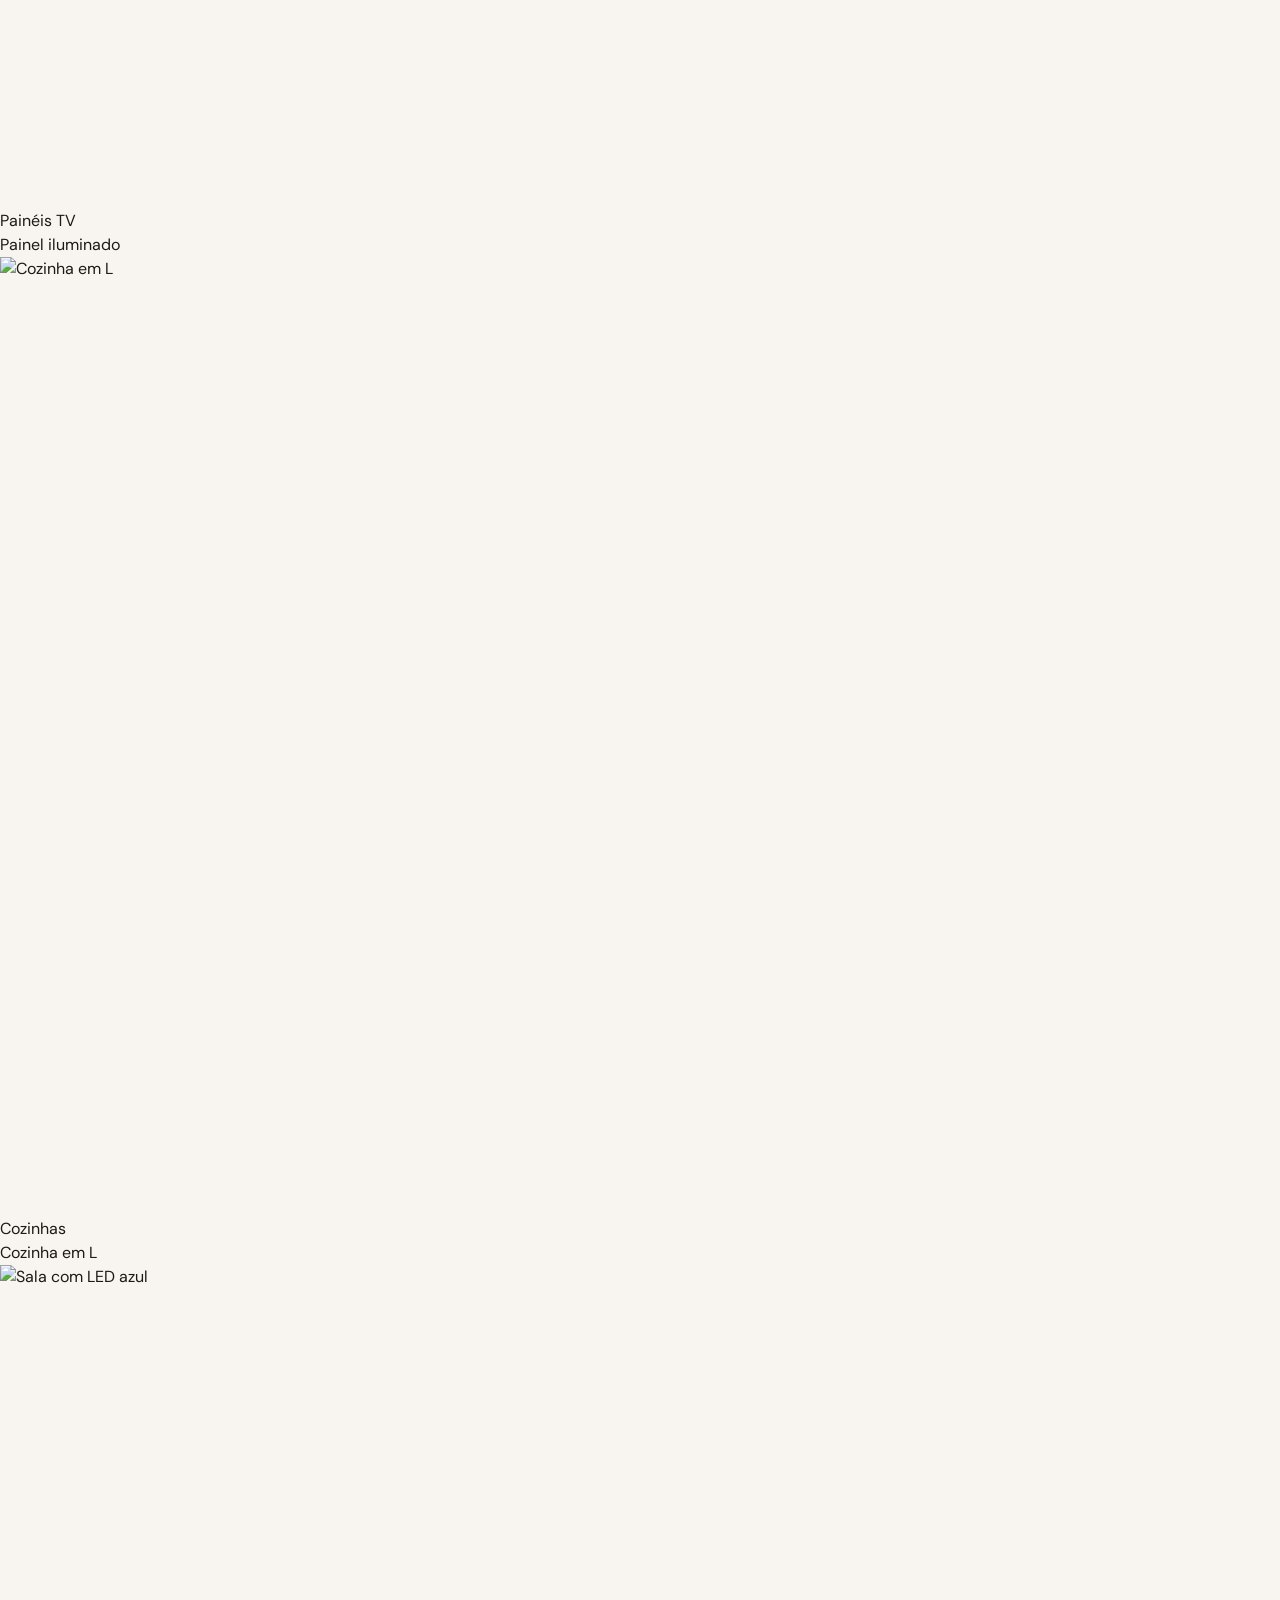
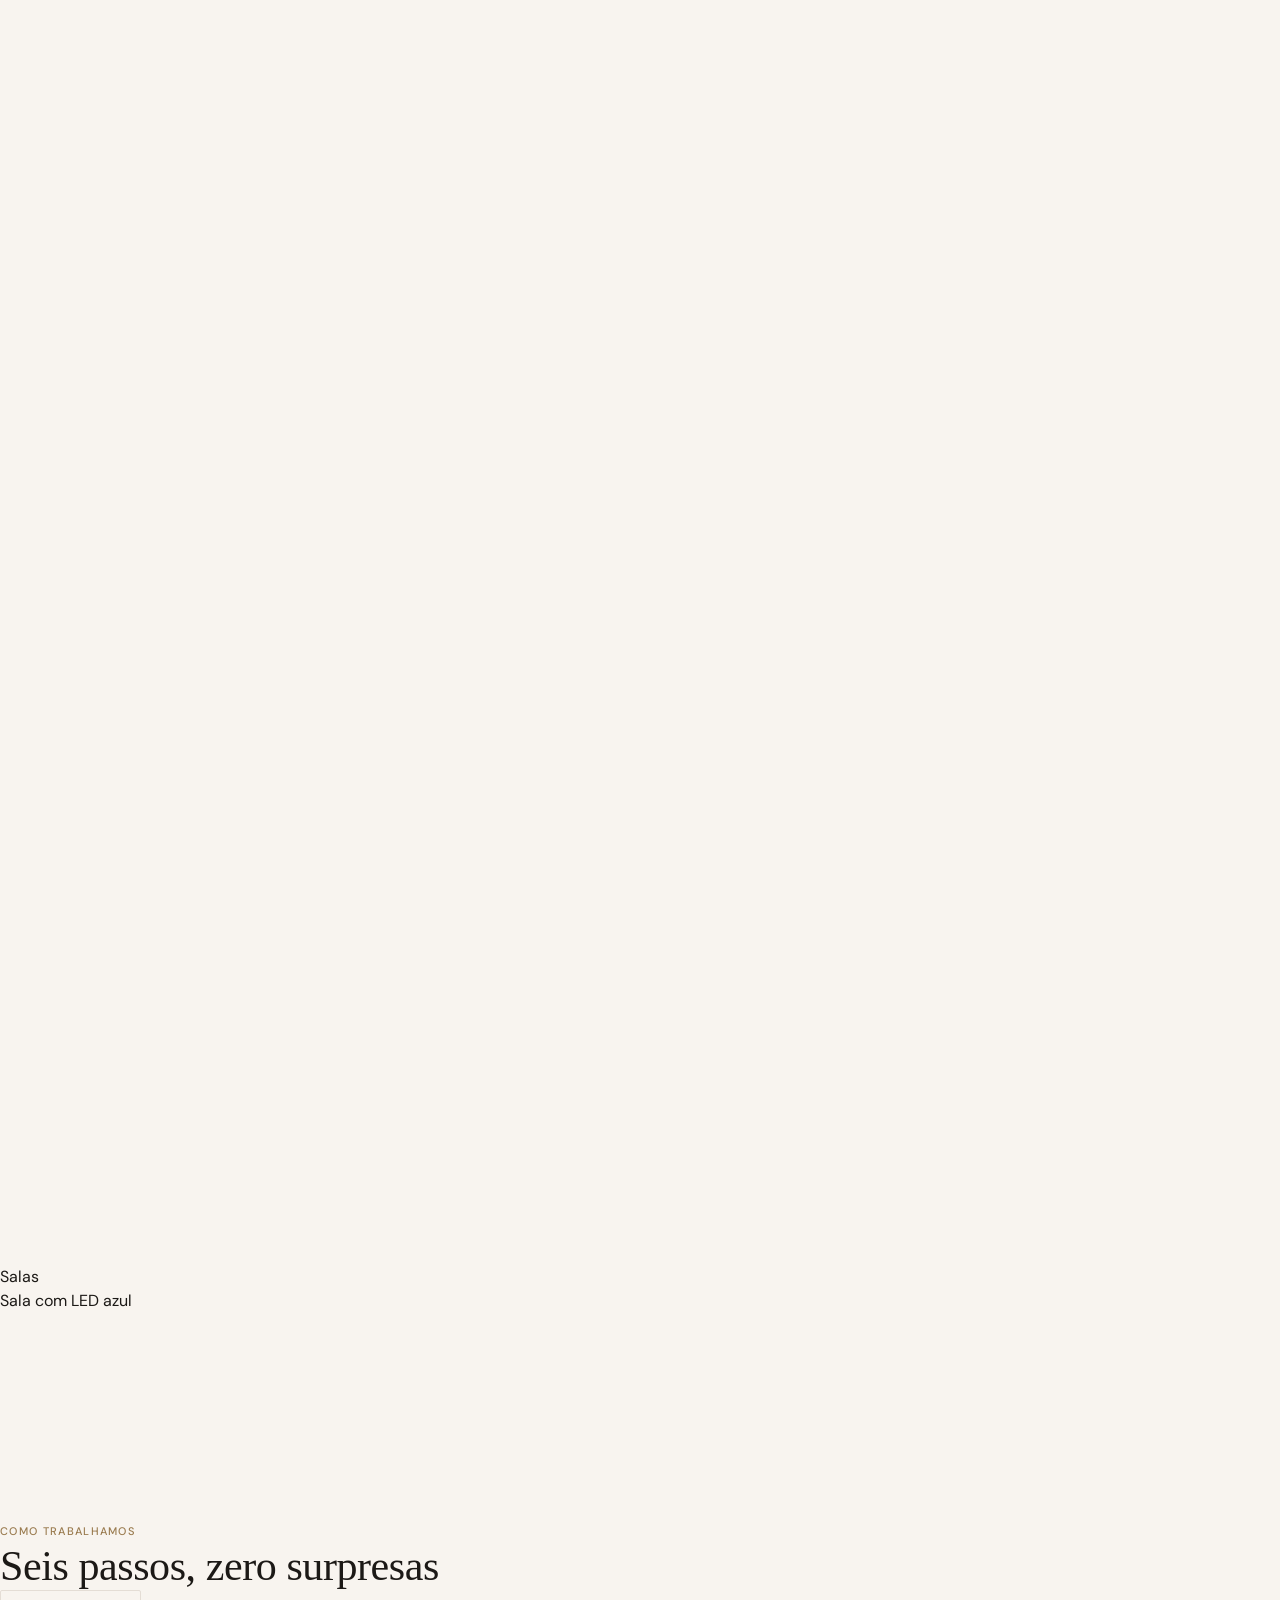
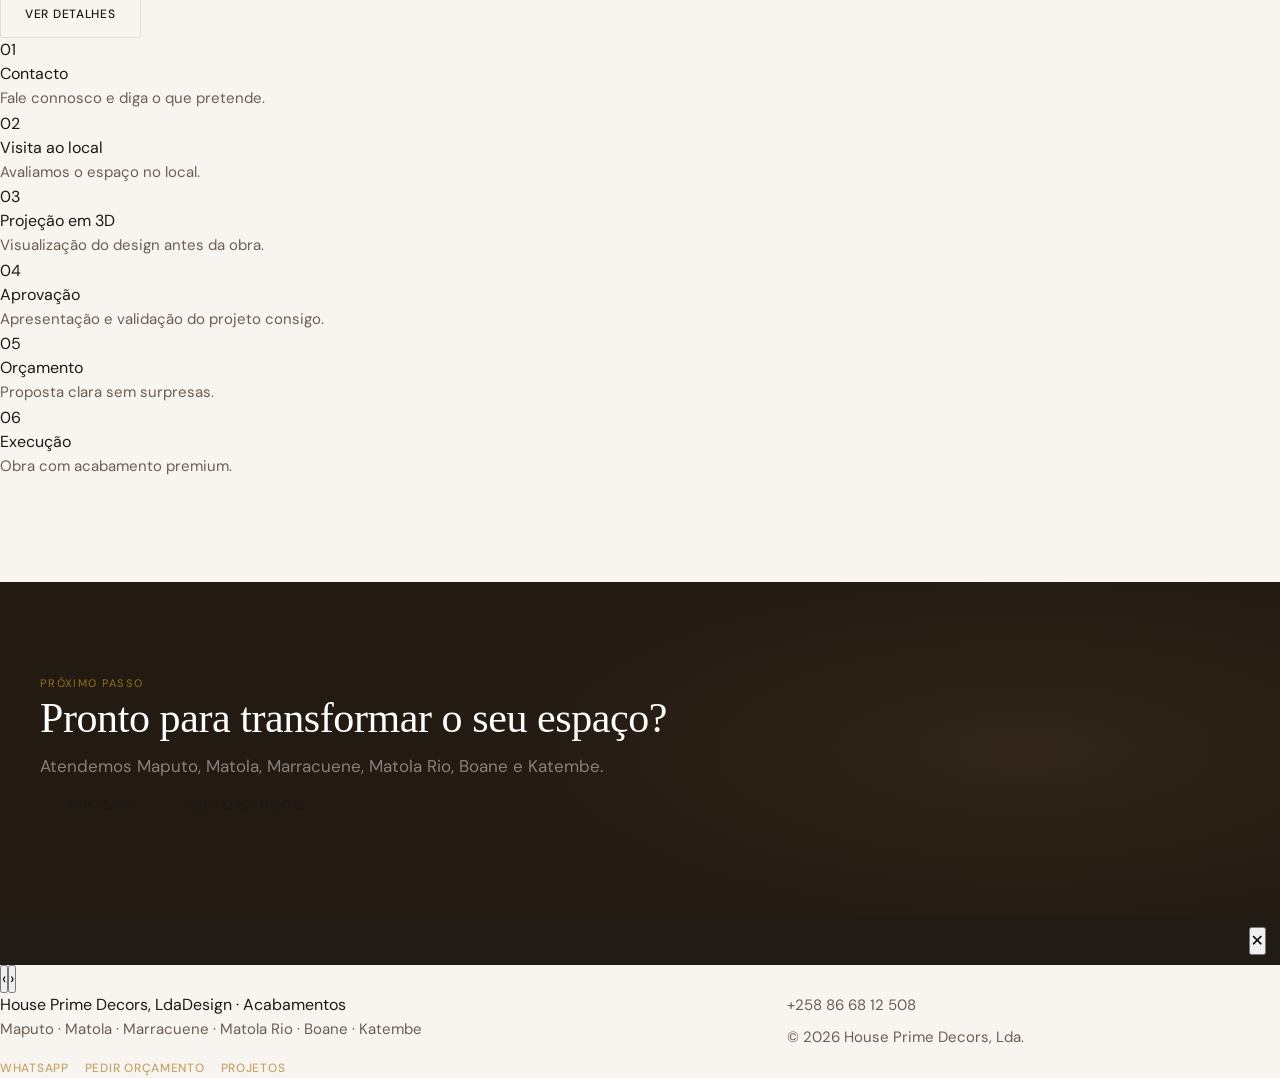
==== commit a059ec83: "Update index.html" ====
--- a/index.html
+++ b/index.html
@@ -1,419 +1,123 @@
 <!doctype html>
 <html lang="pt">
 <head>
-  <meta charset="utf-8">
-  <meta name="viewport" content="width=device-width, initial-scale=1">
-  <meta name="description" content="House Prime Decors — Design de interiores e acabamentos de alto padrão em Maputo e Matola.">
+  <meta charset="utf-8"/>
+  <meta name="viewport" content="width=device-width,initial-scale=1"/>
+  <meta name="description" content="House Prime Decors — Design de interiores e acabamentos de alto padrão em Maputo e Matola."/>
   <title>House Prime Decors</title>
   <link rel="preconnect" href="https://fonts.googleapis.com">
   <link rel="preconnect" href="https://fonts.gstatic.com" crossorigin>
-  <link href="https://fonts.googleapis.com/css2?family=DM+Serif+Display:ital@0;1&family=DM+Sans:wght@300;400;500&display=swap" rel="stylesheet">
-  <link rel="stylesheet" href="styles.css">
+  <link href="https://fonts.googleapis.com/css2?family=Playfair+Display:ital,wght@0,600;0,700;1,600&family=DM+Sans:wght@400;500;600&display=swap" rel="stylesheet">
+  <link rel="stylesheet" href="styles.css"/>
 </head>
 <body>
+  <a class="skip" href="#main">Saltar para o conteúdo</a>
+  <header class="site-header on-hero" id="siteHeader">
+    <div class="wrap header-inner">
+      <a class="logo-mark" href="index.html"><div class="logo-sq" aria-hidden="true"></div><span><span class="logo-name">House Prime Decors</span><span class="logo-sub">Design &amp; Acabamentos</span></span></a>
+      <nav class="site-nav"><a href="index.html" aria-current="page">Home</a><a href="services.html">Serviços</a><a href="projects.html">Projetos</a><a href="process.html">Processo</a><a href="about.html">Sobre</a><a href="contact.html">Contacto</a></nav>
+      <div class="header-actions"><a class="header-wa js-wa" href="#">WhatsApp</a><button class="hamburger" id="menuBtn" aria-label="Abrir menu" aria-expanded="false" aria-controls="mobileMenu"><span></span><span></span><span></span></button></div>
+    </div>
+  </header>
+  <div class="mobile-menu" id="mobileMenu">
+    <nav><a href="index.html" data-close aria-current="page">Home</a><a href="services.html" data-close>Serviços</a><a href="projects.html" data-close>Projetos</a><a href="process.html" data-close>Processo</a><a href="about.html" data-close>Sobre</a><a href="contact.html" data-close>Contacto</a></nav>
+    <div class="mobile-menu-foot"><a class="btn btn-ghost-dark js-wa" href="#" data-close>WhatsApp</a><a class="btn btn-solid" href="contact.html#quote" data-close>Pedir orçamento</a></div>
+  </div>
 
-<a class="skip" href="#main">Saltar para o conteúdo</a>
+  <main id="main">
+    <section class="hero" aria-label="Apresentação">
+      <div class="hero-slides" aria-hidden="true">
+        <div class="hero-slide"><img src="assets/kitchen-11.jpg" alt="" fetchpriority="high"></div>
+        <div class="hero-slide"><img src="assets/kitchen-01.jpg" alt="" loading="lazy"></div>
+        <div class="hero-slide"><img src="assets/ceiling-01.jpg" alt="" loading="lazy"></div>
+        <div class="hero-slide"><img src="assets/tvpanel-01.jpg" alt="" loading="lazy"></div>
+      </div>
+      <div class="hero-content wrap">
+        <div class="hero-eyebrow"><div class="hero-line" aria-hidden="true"></div><span class="label">Maputo · Matola · Marracuene · Boane</span></div>
+        <h1>Interiores que <em>definem</em> o seu espaço</h1>
+        <p class="lead">Design de interiores e acabamentos premium. Do primeiro esboço ao detalhe final.</p>
+        <div class="hero-actions"><a class="btn btn-solid" href="contact.html#quote">Pedir orçamento</a><a class="btn btn-ghost-dark js-wa" href="#">WhatsApp</a></div>
+      </div>
+      <div class="hero-dots"><button class="hero-dot" aria-label="Slide 1"></button><button class="hero-dot" aria-label="Slide 2"></button><button class="hero-dot" aria-label="Slide 3"></button><button class="hero-dot" aria-label="Slide 4"></button></div>
+    </section>
 
-<!-- HEADER -->
-<header class="header" id="header">
-  <div class="container header-inner">
-    <a class="brand" href="index.html" aria-label="House Prime Decors — Página inicial">
-      <div class="logo" aria-hidden="true"></div>
-      <div class="brand-text">
-        <span class="brand-name">House Prime Decors</span>
-        <span class="brand-sub">Design &amp; Acabamentos</span>
-      </div>
-    </a>
-
-    <nav class="nav" aria-label="Principal">
-      <a href="index.html" aria-current="page">Home</a>
-      <a href="services.html">Serviços</a>
-      <a href="projects.html">Projetos</a>
-      <a href="process.html">Processo</a>
-      <a href="about.html">Sobre</a>
-      <a href="contact.html">Contacto</a>
-    </nav>
-
-    <div class="header-actions">
-      <a class="btn btn-outline js-wa" href="#">WhatsApp</a>
-      <a class="btn btn-dark" href="contact.html#quote">Orçamento</a>
-      <button class="btn btn-icon hamburger" id="menuBtn" aria-label="Abrir menu" aria-expanded="false">☰</button>
-    </div>
-  </div>
-</header>
-
-<!-- MOBILE MENU -->
-<div class="mmenu" id="mmenu" aria-hidden="true">
-  <div class="mmenu-inner">
-    <div class="mmenu-top">
-      <a class="brand" href="index.html">
-        <div class="logo" aria-hidden="true"></div>
-        <div class="brand-text">
-          <span class="brand-name">House Prime Decors</span>
-          <span class="brand-sub">Maputo · Matola</span>
-        </div>
-      </a>
-      <button class="btn btn-icon mmenu-close" id="mmenuClose" aria-label="Fechar menu">✕</button>
-    </div>
-    <nav class="mmenu-links" aria-label="Menu principal">
-      <a href="index.html" data-close aria-current="page">Home</a>
-      <a href="services.html" data-close>Serviços</a>
-      <a href="projects.html" data-close>Projetos</a>
-      <a href="process.html" data-close>Processo</a>
-      <a href="about.html" data-close>Sobre</a>
-      <a href="contact.html" data-close>Contacto</a>
-    </nav>
-    <div class="mmenu-cta">
-      <a class="btn btn-ghost js-wa" href="#" data-close>WhatsApp</a>
-      <a class="btn btn-dark" href="contact.html#quote" data-close>Pedir orçamento</a>
-    </div>
-  </div>
-</div>
-
-<main id="main">
-
-  <!-- ═══ HERO ═══ -->
-  <section class="hero" aria-label="Apresentação">
-
-    <div class="hero-slides" aria-hidden="true">
-      <div class="hero-slide active">
-        <img src="assets/kitchen-11.jpg" alt="" loading="eager" fetchpriority="high">
-      </div>
-      <div class="hero-slide">
-        <img src="assets/kitchen-01.jpg" alt="" loading="lazy">
-      </div>
-      <div class="hero-slide">
-        <img src="assets/ceiling-01.jpg" alt="" loading="lazy">
-      </div>
-      <div class="hero-slide">
-        <img src="assets/tvpanel-01.jpg" alt="" loading="lazy">
+    <div class="marquee" aria-hidden="true">
+      <div class="marquee-track">
+        <span class="marquee-item">Cozinhas americanas</span><span class="marquee-item">Tetos falsos</span><span class="marquee-item">Painéis TV</span><span class="marquee-item">Closets</span><span class="marquee-item">Pavimentos</span><span class="marquee-item">Pintura e barramento</span><span class="marquee-item">Portas de madeira</span><span class="marquee-item">Alumínio</span><span class="marquee-item">Projeção em 3D</span>
+        <span class="marquee-item">Cozinhas americanas</span><span class="marquee-item">Tetos falsos</span><span class="marquee-item">Painéis TV</span><span class="marquee-item">Closets</span><span class="marquee-item">Pavimentos</span><span class="marquee-item">Pintura e barramento</span><span class="marquee-item">Portas de madeira</span><span class="marquee-item">Alumínio</span><span class="marquee-item">Projeção em 3D</span>
       </div>
     </div>
 
-    <div class="hero-content">
-      <p class="hero-label">Maputo · Matola · Marracuene · Boane</p>
-      <h1 class="hero-h1">Interiores que <em>definem</em> o seu espaço</h1>
-      <p class="hero-sub">Design de interiores e acabamentos premium. Do primeiro esboço ao detalhe final.</p>
-      <div class="hero-btns">
-        <a class="btn btn-dark" href="contact.html#quote">Pedir orçamento</a>
-        <a class="btn btn-ghost js-wa" href="#">WhatsApp</a>
+    <div class="stats-bar">
+      <div class="wrap stats-grid">
+        <div class="stat-cell reveal"><span class="stat-n" data-count="200">0</span><span class="stat-l">Projetos concluídos</span></div>
+        <div class="stat-cell reveal"><span class="stat-n" data-count="8">0</span><span class="stat-l">Anos de experiência</span></div>
+        <div class="stat-cell reveal"><span class="stat-n" data-count="6">0</span><span class="stat-l">Zonas cobertas</span></div>
+        <div class="stat-cell reveal"><span class="stat-n" data-count="100" data-suffix="%">0</span><span class="stat-l">Satisfação garantida</span></div>
       </div>
     </div>
 
-    <div class="hero-dots" aria-label="Slides">
-      <button class="hero-dot active" aria-label="Slide 1"></button>
-      <button class="hero-dot" aria-label="Slide 2"></button>
-      <button class="hero-dot" aria-label="Slide 3"></button>
-      <button class="hero-dot" aria-label="Slide 4"></button>
+    <section class="section">
+      <div class="wrap">
+        <div class="section-head reveal"><div><span class="label">O que fazemos</span><h2>Três pilares, um resultado completo</h2></div><a class="btn btn-outline" href="services.html">Ver todos</a></div>
+        <div class="cards cards-3">
+          <article class="card reveal"><div class="card-img"><img src="assets/kitchen-03.jpg" alt="Cozinha com painéis ripados" loading="lazy"></div><div class="card-body"><span class="label">Design</span><h3>Design de interiores</h3><p>Cozinhas, closets, painéis TV e cortinas — planeamento com visão e funcionalidade.</p><a class="btn btn-link" href="services.html#design">Explorar</a></div></article>
+          <article class="card reveal"><div class="card-img"><img src="assets/ceiling-01.jpg" alt="Teto falso com LED" loading="lazy"></div><div class="card-body"><span class="label">Acabamentos</span><h3>Tetos falsos &amp; Pintura</h3><p>Tetos modernos com iluminação embutida, pintura e pavimentos premium.</p><a class="btn btn-link" href="services.html#acaba">Explorar</a></div></article>
+          <article class="card reveal"><div class="card-img"><img src="assets/kitchen-10.jpg" alt="Cozinha em madeira natural" loading="lazy"></div><div class="card-body"><span class="label">Instalações</span><h3>Portas &amp; Carpintaria</h3><p>Portas de madeira, alumínio e carpintaria — execução com acabamento premium.</p><a class="btn btn-link" href="services.html#instal">Explorar</a></div></article>
+        </div>
+      </div>
+    </section>
+
+    <section class="section" style="padding-top:0">
+      <div class="wrap">
+        <div class="section-head reveal"><div><span class="label">Portfólio</span><h2>Trabalhos recentes</h2></div><a class="btn btn-outline" href="projects.html">Ver galeria completa</a></div>
+        <div class="gallery-grid">
+          <div class="gallery-item reveal" data-cat="kitchens" data-img="assets/kitchen-11.jpg" data-title="Cozinha com ilha — Maputo" data-desc="Cozinha americana com ilha, madeira e LED sob armários"><div class="gallery-img" style="aspect-ratio:4/5"><img src="assets/kitchen-11.jpg" alt="Cozinha com ilha" loading="lazy"></div><div class="gallery-caption"><div class="gc-cat">Cozinhas</div><div class="gc-title">Cozinha com ilha</div></div></div>
+          <div class="gallery-item reveal" data-cat="kitchens" data-img="assets/kitchen-01.jpg" data-title="Cozinha bege &amp; madeira — Maputo" data-desc="Armários bege, bancada em madeira, LED linear no teto"><div class="gallery-img" style="aspect-ratio:4/3"><img src="assets/kitchen-01.jpg" alt="Cozinha bege e madeira" loading="lazy"></div><div class="gallery-caption"><div class="gc-cat">Cozinhas</div><div class="gc-title">Bege &amp; madeira</div></div></div>
+          <div class="gallery-item reveal" data-cat="ceilings" data-img="assets/ceiling-01.jpg" data-title="Sala com teto geométrico LED — Maputo" data-desc="Sala com teto falso em LED linear, piso polido e escada em vidro"><div class="gallery-img" style="aspect-ratio:3/4"><img src="assets/ceiling-01.jpg" alt="Sala com teto LED" loading="lazy"></div><div class="gallery-caption"><div class="gc-cat">Tetos &amp; Salas</div><div class="gc-title">Teto geométrico LED</div></div></div>
+          <div class="gallery-item reveal" data-cat="tvpanels" data-img="assets/tvpanel-01.jpg" data-title="Painel TV iluminado — Maputo" data-desc="Painel TV em laca cinza com prateleiras iluminadas e ripado lateral"><div class="gallery-img" style="aspect-ratio:3/4"><img src="assets/tvpanel-01.jpg" alt="Painel TV iluminado" loading="lazy"></div><div class="gallery-caption"><div class="gc-cat">Painéis TV</div><div class="gc-title">Painel iluminado</div></div></div>
+          <div class="gallery-item reveal" data-cat="kitchens" data-img="assets/kitchen-14.jpg" data-title="Cozinha em L com ilha — Matola" data-desc="Armários brancos lacados com ilha central ripada"><div class="gallery-img" style="aspect-ratio:4/3"><img src="assets/kitchen-14.jpg" alt="Cozinha em L" loading="lazy"></div><div class="gallery-caption"><div class="gc-cat">Cozinhas</div><div class="gc-title">Cozinha em L</div></div></div>
+          <div class="gallery-item reveal" data-cat="ceilings" data-img="assets/ceiling-02.jpg" data-title="Sala com LED azul — Maputo" data-desc="Sala com teto falso em LED azul, escada em vidro e piso polido"><div class="gallery-img" style="aspect-ratio:4/5"><img src="assets/ceiling-02.jpg" alt="Sala com LED azul" loading="lazy"></div><div class="gallery-caption"><div class="gc-cat">Salas</div><div class="gc-title">Sala com LED azul</div></div></div>
+        </div>
+      </div>
+    </section>
+
+    <section class="section" style="background:var(--surface)">
+      <div class="wrap">
+        <div class="section-head reveal"><div><span class="label">Como trabalhamos</span><h2>Seis passos, zero surpresas</h2></div><a class="btn btn-outline" href="process.html">Ver detalhes</a></div>
+        <div class="steps-grid">
+          <div class="step-card reveal"><div class="step-num">01</div><div class="step-title">Contacto</div><p class="step-desc">Fale connosco e diga o que pretende.</p></div>
+          <div class="step-card reveal"><div class="step-num">02</div><div class="step-title">Visita ao local</div><p class="step-desc">Avaliamos o espaço no local.</p></div>
+          <div class="step-card reveal"><div class="step-num">03</div><div class="step-title">Projeção em 3D</div><p class="step-desc">Visualização do design antes da obra.</p></div>
+          <div class="step-card reveal"><div class="step-num">04</div><div class="step-title">Aprovação</div><p class="step-desc">Apresentação e validação do projeto consigo.</p></div>
+          <div class="step-card reveal"><div class="step-num">05</div><div class="step-title">Orçamento</div><p class="step-desc">Proposta clara sem surpresas.</p></div>
+          <div class="step-card reveal"><div class="step-num">06</div><div class="step-title">Execução</div><p class="step-desc">Obra com acabamento premium.</p></div>
+        </div>
+      </div>
+    </section>
+
+    <div class="cta-block reveal">
+      <div class="cta-inner">
+        <div><span class="label" style="color:rgba(196,154,37,.6);margin-bottom:10px">Próximo passo</span><h2>Pronto para transformar o seu espaço?</h2><p class="lead">Atendemos Maputo, Matola, Marracuene, Matola Rio, Boane e Katembe.</p></div>
+        <div class="cta-actions"><a class="btn btn-ghost-dark js-wa" href="#">WhatsApp</a><a class="btn btn-solid" href="contact.html#quote">Pedir orçamento</a></div>
+      </div>
     </div>
+  </main>
 
-    <p class="hero-caption" id="heroCaption">Cozinha americana · Maputo</p>
-
-  </section>
-
-  <!-- ═══ MARQUEE ═══ -->
-  <div class="marquee" aria-hidden="true">
-    <div class="marquee-track">
-      <span class="marquee-item">Cozinhas americanas</span>
-      <span class="marquee-item">Tetos falsos</span>
-      <span class="marquee-item">Painéis TV</span>
-      <span class="marquee-item">Closets</span>
-      <span class="marquee-item">Pavimentos</span>
-      <span class="marquee-item">Pintura</span>
-      <span class="marquee-item">Portas de madeira</span>
-      <span class="marquee-item">Alumínio</span>
-      <span class="marquee-item">Projeção em 3D</span>
-      <span class="marquee-item">Cozinhas americanas</span>
-      <span class="marquee-item">Tetos falsos</span>
-      <span class="marquee-item">Painéis TV</span>
-      <span class="marquee-item">Closets</span>
-      <span class="marquee-item">Pavimentos</span>
-      <span class="marquee-item">Pintura</span>
-      <span class="marquee-item">Portas de madeira</span>
-      <span class="marquee-item">Alumínio</span>
-      <span class="marquee-item">Projeção em 3D</span>
-    </div>
+  <div class="lightbox" id="lightbox" aria-hidden="true" role="dialog" aria-modal="true">
+    <div class="lb-bar"><div class="lb-info"><div class="lb-title" id="lbTitle"></div><div class="lb-counter" id="lbCount"></div></div><button class="lb-close" id="lbClose" aria-label="Fechar">✕</button></div>
+    <div class="lb-stage" id="lbStage"><div id="lbImage"></div><button class="lb-arrow prev" id="lbPrev" aria-label="Anterior">&#8249;</button><button class="lb-arrow next" id="lbNext" aria-label="Seguinte">&#8250;</button></div>
+    <div class="lb-foot" id="lbDesc"></div>
   </div>
 
-  <!-- ═══ STATS ═══ -->
-  <div class="stats">
-    <div class="stats-grid">
-      <div class="stat reveal">
-        <span class="stat-n" data-count="200" data-suffix="+">0</span>
-        <span class="stat-l">Projetos concluídos</span>
-      </div>
-      <div class="stat reveal">
-        <span class="stat-n" data-count="8" data-suffix="+">0</span>
-        <span class="stat-l">Anos de experiência</span>
-      </div>
-      <div class="stat reveal">
-        <span class="stat-n" data-count="6" data-suffix="">0</span>
-        <span class="stat-l">Zonas de serviço</span>
-      </div>
-      <div class="stat reveal">
-        <span class="stat-n" data-count="100" data-suffix="%">0</span>
-        <span class="stat-l">Satisfação garantida</span>
-      </div>
+  <div class="sticky-cta"><a class="btn btn-ghost-dark js-wa" href="#">WhatsApp</a><a class="btn btn-solid" href="contact.html#quote">Pedir orçamento</a></div>
+
+  <footer class="site-footer">
+    <div class="wrap footer-grid">
+      <div class="footer-body"><div class="footer-brand"><div class="logo-sq" aria-hidden="true"></div><span><span class="logo-name">House Prime Decors, Lda</span><span class="logo-sub">Design · Acabamentos</span></span></div><p class="caption">Maputo · Matola · Marracuene · Matola Rio · Boane · Katembe</p><div class="footer-links"><a class="js-wa" href="#">WhatsApp</a><a href="contact.html#quote">Pedir orçamento</a><a href="projects.html">Projetos</a></div></div>
+      <div class="footer-info"><p class="caption">+258 86 68 12 508</p><p class="caption" style="margin-top:6px">© 2026 House Prime Decors, Lda.</p></div>
     </div>
-  </div>
-
-  <!-- ═══ SERVICES ═══ -->
-  <section class="section">
-    <div class="container">
-      <div class="shead">
-        <div class="reveal">
-          <p class="label">O que fazemos</p>
-          <h2 class="mt-8">Três pilares, um resultado completo</h2>
-        </div>
-        <a class="btn btn-outline reveal" href="services.html">Ver todos →</a>
-      </div>
-
-      <div class="cards">
-        <div class="card reveal">
-          <div class="card-img">
-            <img src="assets/kitchen-03.jpg" alt="Cozinha americana com painéis ripados" loading="lazy">
-          </div>
-          <div class="card-body">
-            <h3>Design de interiores</h3>
-            <p>Cozinhas, closets, painéis TV e cortinas — planeamento com visão e funcionalidade.</p>
-            <a class="btn-text" href="services.html#design">Explorar</a>
-          </div>
-        </div>
-
-        <div class="card reveal">
-          <div class="card-img">
-            <img src="assets/ceiling-01.jpg" alt="Sala com teto falso e LED" loading="lazy">
-          </div>
-          <div class="card-body">
-            <h3>Acabamentos</h3>
-            <p>Tetos falsos, pintura e pavimentos — detalhes que definem a qualidade de um espaço.</p>
-            <a class="btn-text" href="services.html#acaba">Explorar</a>
-          </div>
-        </div>
-
-        <div class="card reveal">
-          <div class="card-img">
-            <img src="assets/kitchen-12.jpg" alt="Cozinha cinza com prateleiras iluminadas" loading="lazy">
-          </div>
-          <div class="card-body">
-            <h3>Instalações</h3>
-            <p>Portas de madeira, alumínio e carpintaria — execução com acabamento premium.</p>
-            <a class="btn-text" href="services.html#instal">Explorar</a>
-          </div>
-        </div>
-      </div>
-    </div>
-  </section>
-
-  <!-- ═══ PORTFOLIO PREVIEW ═══ -->
-  <section class="section" style="padding-top:0">
-    <div class="container">
-      <div class="shead">
-        <div class="reveal">
-          <p class="label">Portfólio</p>
-          <h2 class="mt-8">Projetos recentes</h2>
-        </div>
-        <a class="btn btn-dark reveal" href="projects.html">Ver galeria completa</a>
-      </div>
-
-      <div class="gallery" id="homeGallery">
-
-        <a class="gitem reveal"
-           href="#"
-           data-img="assets/kitchen-11.jpg"
-           data-title="Cozinha com ilha · Maputo"
-           data-cat="kitchens">
-          <img src="assets/kitchen-11.jpg" alt="Cozinha americana branca com madeira" loading="lazy">
-          <div class="gitem-overlay">
-            <p class="gitem-cat">Cozinhas</p>
-            <p class="gitem-title">Cozinha com ilha central</p>
-            <p class="gitem-open">Abrir</p>
-          </div>
-        </a>
-
-        <a class="gitem reveal"
-           href="#"
-           data-img="assets/kitchen-01.jpg"
-           data-title="Cozinha bege &amp; madeira · Maputo"
-           data-cat="kitchens">
-          <img src="assets/kitchen-01.jpg" alt="Cozinha americana bege com LED" loading="lazy">
-          <div class="gitem-overlay">
-            <p class="gitem-cat">Cozinhas</p>
-            <p class="gitem-title">Cozinha bege &amp; madeira</p>
-            <p class="gitem-open">Abrir</p>
-          </div>
-        </a>
-
-        <a class="gitem reveal"
-           href="#"
-           data-img="assets/tvpanel-01.jpg"
-           data-title="Painel TV iluminado · Maputo"
-           data-cat="tvpanels">
-          <img src="assets/tvpanel-01.jpg" alt="Painel TV com luz quente e prateleiras" loading="lazy">
-          <div class="gitem-overlay">
-            <p class="gitem-cat">Painéis TV</p>
-            <p class="gitem-title">Painel TV iluminado</p>
-            <p class="gitem-open">Abrir</p>
-          </div>
-        </a>
-
-        <a class="gitem reveal"
-           href="#"
-           data-img="assets/ceiling-01.jpg"
-           data-title="Sala com teto geométrico LED · Maputo"
-           data-cat="ceilings">
-          <img src="assets/ceiling-01.jpg" alt="Sala ampla com teto falso em LED linear" loading="lazy">
-          <div class="gitem-overlay">
-            <p class="gitem-cat">Tetos &amp; Salas</p>
-            <p class="gitem-title">Teto geométrico LED</p>
-            <p class="gitem-open">Abrir</p>
-          </div>
-        </a>
-
-        <a class="gitem reveal"
-           href="#"
-           data-img="assets/kitchen-07.jpg"
-           data-title="Cozinha preta &amp; madeira · Matola"
-           data-cat="kitchens">
-          <img src="assets/kitchen-07.jpg" alt="Cozinha com armários pretos e madeira" loading="lazy">
-          <div class="gitem-overlay">
-            <p class="gitem-cat">Cozinhas</p>
-            <p class="gitem-title">Preto &amp; madeira</p>
-            <p class="gitem-open">Abrir</p>
-          </div>
-        </a>
-
-        <a class="gitem reveal"
-           href="#"
-           data-img="assets/kitchen-09.jpg"
-           data-title="Cozinha com mármore negro · Matola"
-           data-cat="kitchens">
-          <img src="assets/kitchen-09.jpg" alt="Cozinha cinza escuro com balcão mármore" loading="lazy">
-          <div class="gitem-overlay">
-            <p class="gitem-cat">Cozinhas</p>
-            <p class="gitem-title">Mármore negro &amp; ripado</p>
-            <p class="gitem-open">Abrir</p>
-          </div>
-        </a>
-
-      </div>
-    </div>
-  </section>
-
-  <!-- ═══ PROCESS ═══ -->
-  <section class="section" style="padding-top:0">
-    <div class="container">
-      <div class="shead">
-        <div class="reveal">
-          <p class="label">Como trabalhamos</p>
-          <h2 class="mt-8">Do contacto à entrega</h2>
-        </div>
-        <a class="btn btn-outline reveal" href="process.html">Ver detalhes →</a>
-      </div>
-
-      <div class="process-grid">
-        <div class="pstep reveal">
-          <p class="pstep-n">01</p>
-          <h3>Contacto</h3>
-          <p>Fale connosco e descreva o seu projeto.</p>
-        </div>
-        <div class="pstep reveal">
-          <p class="pstep-n">02</p>
-          <h3>Visita ao local</h3>
-          <p>Avaliamos o espaço e as necessidades in situ.</p>
-        </div>
-        <div class="pstep reveal">
-          <p class="pstep-n">03</p>
-          <h3>Projeção 3D</h3>
-          <p>Visualiza o resultado antes de avançar.</p>
-        </div>
-        <div class="pstep reveal">
-          <p class="pstep-n">04</p>
-          <h3>Aprovação</h3>
-          <p>Validas o projeto com total controlo.</p>
-        </div>
-        <div class="pstep reveal">
-          <p class="pstep-n">05</p>
-          <h3>Orçamento</h3>
-          <p>Proposta clara, sem surpresas.</p>
-        </div>
-        <div class="pstep reveal">
-          <p class="pstep-n">06</p>
-          <h3>Execução</h3>
-          <p>Obra com acabamento premium e prazos cumpridos.</p>
-        </div>
-      </div>
-    </div>
-  </section>
-
-  <!-- ═══ CTA ═══ -->
-  <div class="cta-block">
-    <div class="cta-row">
-      <div class="reveal">
-        <p class="label" style="color:rgba(196,164,107,.55)">Próximo passo</p>
-        <h2 class="mt-8">Pronto para transformar o seu espaço?</h2>
-        <p class="lead mt-12">Atendemos Maputo, Matola, Marracuene, Matola Rio, Boane e Katembe.</p>
-      </div>
-      <div class="cta-btns reveal">
-        <a class="btn btn-ghost js-wa" href="#">WhatsApp</a>
-        <a class="btn btn-dark" href="contact.html#quote">Pedir orçamento</a>
-      </div>
-    </div>
-  </div>
-
-</main>
-
-<!-- LIGHTBOX -->
-<div class="lb" id="lb" aria-hidden="true" role="dialog" aria-label="Visualizador de imagens">
-  <div class="lb-inner">
-    <div class="lb-bar">
-      <p class="lb-title" id="lbTitle"></p>
-      <span class="lb-counter" id="lbCounter"></span>
-      <button class="btn btn-icon lb-close-btn" id="lbClose" aria-label="Fechar">✕</button>
-    </div>
-    <div class="lb-img-wrap">
-      <img class="lb-img" id="lbImg" src="" alt="" loading="lazy">
-      <div class="lb-nav-btns" aria-label="Navegação">
-        <button class="lb-nav-btn" id="lbPrev" aria-label="Anterior">&#8249;</button>
-        <button class="lb-nav-btn" id="lbNext" aria-label="Seguinte">&#8250;</button>
-      </div>
-    </div>
-  </div>
-</div>
-
-<!-- STICKY CTA MOBILE -->
-<div class="sticky-cta" aria-label="Ações rápidas">
-  <div class="inner">
-    <a class="btn btn-ghost js-wa" href="#">WhatsApp</a>
-    <a class="btn btn-dark" href="contact.html#quote">Pedir orçamento</a>
-  </div>
-</div>
-
-<!-- FOOTER -->
-<footer class="footer">
-  <div class="container footer-grid">
-    <div>
-      <div class="brand">
-        <div class="logo" aria-hidden="true"></div>
-        <div class="brand-text">
-          <span class="brand-name">House Prime Decors, Lda</span>
-          <span class="brand-sub">Design de interiores · Acabamentos</span>
-        </div>
-      </div>
-      <p class="footer-p">Maputo · Matola · Marracuene · Matola Rio · Boane · Katembe</p>
-      <div class="footer-links">
-        <a class="js-wa" href="#">WhatsApp</a>
-        <a href="projects.html">Projetos</a>
-        <a href="contact.html">Contacto</a>
-      </div>
-    </div>
-    <div>
-      <p class="footer-p"><strong style="color:rgba(255,255,255,.45)">Telefone:</strong><br>+258 86 681 2508</p>
-      <p class="footer-p" style="margin-top:16px">© 2026 House Prime Decors, Lda.<br>Todos os direitos reservados.</p>
-    </div>
-  </div>
-</footer>
-
-<script src="app.js"></script>
+  </footer>
+  <script src="app.js"></script>
 </body>
 </html>
--- a/styles.css
+++ b/styles.css
@@ -1,985 +1,1035 @@
-/* =========================================================
-   House Prime Decors — Cinematográfico
-   Mobile-first · GPU-only anims · Clip-path reveals
-   ========================================================= */
-
+/* ==============================================
+   House Prime Decors — styles.css
+   Premium · Mobile-first · Clean
+   ============================================== */
+
+/* ── Variables ── */
 :root {
-  --bg:        #EDE7DE;
-  --surface:   #F8F4EE;
-  --text:      #1B1410;
-  --muted:     #6B5548;
-  --border:    #D4C9B8;
-
-  --accent:    #8A6824;
-  --accent-lt: #BF9E5C;
-  --accent2:   #3A2315;
-  --tint:      #E6DDD0;
-
-  --ink:       #0D0A07;
-  --ink2:      #1A1208;
-
-  --ease:      cubic-bezier(.16,.84,.24,1);
-  --ease-out:  cubic-bezier(0,0,.25,1);
-  --ease-spring: cubic-bezier(.34,1.36,.64,1);
-
-  --max:     1160px;
-  --gutter:  20px;
-
-  --h1:  clamp(44px, 7vw, 96px);
-  --h2:  clamp(32px, 4vw, 56px);
-  --h3:  clamp(18px, 2vw, 24px);
+  --bg:       #F8F4EF;
+  --white:    #FFFFFF;
+  --text:     #1C1916;
+  --mid:      #6B5E52;
+  --soft:     #A9998A;
+  --border:   #E4DDD5;
+  --dark:     #16100B;
+  --dark2:    #231A12;
+  --gold:     #9A7B4F;
+  --gold-lt:  #C4A46B;
+
+  --max:  1160px;
+  --pad:  clamp(16px, 5vw, 40px);
+  --r:    2px;
+
+  --sans:  'DM Sans', system-ui, sans-serif;
+  --serif: 'DM Serif Display', Georgia, serif;
 }
 
 /* ── Reset ── */
 *, *::before, *::after { box-sizing: border-box; margin: 0; padding: 0 }
-html { -webkit-text-size-adjust: 100% }
+html { scroll-behavior: smooth; -webkit-text-size-adjust: 100% }
 body {
-  font-family: 'Jost', system-ui, sans-serif;
+  font-family: var(--sans);
+  background: var(--bg);
   color: var(--text);
-  background: var(--bg);
   line-height: 1.5;
   -webkit-font-smoothing: antialiased;
   overflow-x: hidden;
 }
-
-/* Grão cinematográfico */
-body::before {
+img { max-width: 100%; height: auto; display: block }
+a   { color: inherit; text-decoration: none }
+button, input, select, textarea { font: inherit }
+
+/* ── Utility ── */
+.container {
+  max-width: var(--max);
+  margin: 0 auto;
+  padding: 0 var(--pad);
+}
+.section { padding: clamp(56px, 8vw, 104px) 0 }
+
+/* ── Skip link ── */
+.skip {
+  position: absolute; left: -9999px; top: 8px;
+  background: var(--white); padding: 10px 18px;
+  border: 1px solid var(--border); z-index: 9999;
+}
+.skip:focus { left: 8px }
+
+/* ==============================================
+   TYPOGRAPHY
+   ============================================== */
+h1 {
+  font-family: var(--serif);
+  font-size: clamp(30px, 5vw, 56px);
+  font-weight: 400;
+  line-height: 1.1;
+  letter-spacing: -.01em;
+  color: var(--text);
+}
+h2 {
+  font-family: var(--serif);
+  font-size: clamp(24px, 3.5vw, 42px);
+  font-weight: 400;
+  line-height: 1.15;
+  letter-spacing: -.01em;
+  color: var(--text);
+}
+h3 {
+  font-size: 17px;
+  font-weight: 500;
+  line-height: 1.3;
+  color: var(--text);
+}
+p    { color: var(--mid); line-height: 1.7; font-size: 15px }
+.lead { font-size: clamp(15px, 1.5vw, 17px); color: var(--mid); max-width: 56ch; line-height: 1.7 }
+
+.label {
+  font-size: 11px;
+  font-weight: 500;
+  letter-spacing: .12em;
+  text-transform: uppercase;
+  color: var(--gold);
+}
+
+hr.sep {
+  border: none;
+  border-top: 1px solid var(--border);
+  margin: 28px 0;
+}
+
+/* ==============================================
+   BUTTONS
+   ============================================== */
+.btn {
+  display: inline-flex;
+  align-items: center;
+  justify-content: center;
+  gap: 8px;
+  height: 48px;
+  padding: 0 24px;
+  font-family: var(--sans);
+  font-size: 12px;
+  font-weight: 500;
+  letter-spacing: .06em;
+  text-transform: uppercase;
+  border: 1px solid transparent;
+  cursor: pointer;
+  transition: background .2s, color .2s, border-color .2s;
+  white-space: nowrap;
+  -webkit-tap-highlight-color: transparent;
+  background: none;
+  border-radius: var(--r);
+  line-height: 1;
+}
+.btn:active { opacity: .85 }
+
+.btn-dark    { background: var(--dark); color: var(--white); border-color: var(--dark) }
+.btn-dark:hover { background: var(--dark2); border-color: var(--dark2) }
+
+.btn-outline { background: transparent; color: var(--text); border-color: var(--border) }
+.btn-outline:hover { border-color: var(--gold); color: var(--gold) }
+
+.btn-ghost {
+  background: rgba(255,255,255,.1);
+  color: rgba(255,255,255,.85);
+  border-color: rgba(255,255,255,.2);
+}
+.btn-ghost:hover { background: rgba(255,255,255,.18); color: var(--white) }
+
+.btn-text {
+  background: none; border: none; padding: 0;
+  color: var(--gold);
+  font-size: 12px; font-weight: 500;
+  letter-spacing: .06em; text-transform: uppercase;
+  height: auto; min-height: 32px;
+  position: relative;
+}
+.btn-text::after {
   content: '';
-  position: fixed; inset: 0; z-index: 9000;
-  pointer-events: none;
-  background-image: url("data:image/svg+xml,%3Csvg xmlns='http://www.w3.org/2000/svg' width='200' height='200'%3E%3Cfilter id='n'%3E%3CfeTurbulence type='fractalNoise' baseFrequency='0.9' numOctaves='4' stitchTiles='stitch'/%3E%3C/filter%3E%3Crect width='100%25' height='100%25' filter='url(%23n)' opacity='0.04'/%3E%3C/svg%3E");
-  background-size: 200px 200px;
-  mix-blend-mode: multiply;
-  opacity: .7;
-}
-
-/* Reduzir grão em mobile para performance */
-@media (max-width: 768px) { body::before { display: none } }
-
-a { color: inherit; text-decoration: none }
-button, input, select, textarea { font: inherit }
-img { max-width: 100%; display: block }
-
-/* ── Acessibilidade ── */
-.skip {
-  position: absolute; left: -9999px; top: 0;
-  background: var(--surface); padding: 10px 16px;
-  border: 1px solid var(--border);
-}
-.skip:focus { left: 12px; top: 12px; z-index: 9999 }
-
-/* ── Contentor ── */
-.container { max-width: var(--max); margin: 0 auto; padding: 0 var(--gutter) }
-.section { padding: 80px 0 }
-@media (min-width: 900px) { .section { padding: 120px 0 } }
-
-/* ════════════════════════════════════════
-   TIPOGRAFIA
-════════════════════════════════════════ */
-h1, h2, h3 {
-  font-family: 'Cormorant Garamond', Georgia, serif;
-  font-weight: 600;
-  letter-spacing: -.02em;
-  line-height: 1.02;
-}
-h1 { font-size: var(--h1) }
-h2 { font-size: var(--h2) }
-h3 { font-size: var(--h3); font-weight: 500; line-height: 1.2 }
-p { color: var(--muted); font-size: 16px; line-height: 1.72 }
-.lead { font-size: 18px; color: var(--muted); max-width: 58ch; line-height: 1.65 }
-
-.kicker {
-  display: block;
-  font-size: 10px; font-weight: 500;
-  letter-spacing: .18em; text-transform: uppercase;
-  color: var(--accent); margin-bottom: 12px;
-}
-
-.badge {
-  display: inline-flex; align-items: center; gap: 8px;
-  padding: 6px 14px;
-  background: var(--tint); border: 1px solid var(--border);
-  font-size: 10px; font-weight: 500;
-  letter-spacing: .12em; text-transform: uppercase; color: var(--muted);
-}
-
-hr.sep { border: none; border-top: 1px solid var(--border); margin: 24px 0 }
-.small { font-size: 13px; color: var(--muted) }
-
-/* ════════════════════════════════════════
+  position: absolute; left: 0; bottom: -2px; right: 0;
+  height: 1px; background: currentColor;
+  transform: scaleX(0); transform-origin: left;
+  transition: transform .25s;
+}
+.btn-text:hover::after { transform: scaleX(1) }
+
+.btn-icon {
+  width: 48px; height: 48px; padding: 0; flex-shrink: 0;
+  font-size: 20px; line-height: 1;
+}
+
+/* ==============================================
    HEADER
-════════════════════════════════════════ */
+   ============================================== */
 .header {
-  position: sticky; top: 0; z-index: 800;
-  background: rgba(237,231,222,.9);
-  border-bottom: 1px solid var(--border);
-  transition: background .4s var(--ease);
-}
-/* Mobile: sem blur — mais leve */
-@media (min-width: 769px) {
-  .header {
-    background: rgba(237,231,222,.75);
-    backdrop-filter: blur(20px);
-    -webkit-backdrop-filter: blur(20px);
-  }
-}
-.header.scrolled { background: rgba(237,231,222,.97) }
+  position: fixed;
+  top: 0; left: 0; right: 0;
+  z-index: 800;
+  height: 62px;
+  display: flex;
+  align-items: center;
+  transition: background .35s, border-color .35s, backdrop-filter .35s;
+  border-bottom: 1px solid transparent;
+}
+.header.solid {
+  background: rgba(248,244,239,.95);
+  backdrop-filter: blur(20px);
+  -webkit-backdrop-filter: blur(20px);
+  border-color: var(--border);
+}
 
 .header-inner {
-  height: 64px;
-  display: flex; align-items: center; justify-content: space-between; gap: 12px;
-}
-
-/* Logo geométrico */
-.brand { display: flex; align-items: center; gap: 12px }
+  width: 100%;
+  display: flex;
+  align-items: center;
+  justify-content: space-between;
+  gap: 16px;
+}
+
+/* Brand */
+.brand {
+  display: flex;
+  align-items: center;
+  gap: 10px;
+  flex-shrink: 0;
+}
 .logo {
-  width: 30px; height: 30px;
-  background: var(--ink); flex-shrink: 0; position: relative;
+  width: 26px; height: 26px;
+  background: var(--dark);
+  flex-shrink: 0;
+  position: relative;
 }
 .logo::before {
   content: '';
-  position: absolute; inset: 5px;
-  border: 1.5px solid var(--accent-lt);
+  position: absolute;
+  inset: 5px;
+  border: 1px solid rgba(196,164,107,.65);
 }
 .logo::after {
   content: '';
-  position: absolute; inset: 10px;
-  background: var(--accent);
-}
-.brand span { display: flex; flex-direction: column; line-height: 1.1 }
-.brand .name { font-size: 14px; font-weight: 600; letter-spacing: .01em; color: var(--text) }
-.brand .tag {
-  font-size: 10px; font-weight: 400;
-  letter-spacing: .10em; text-transform: uppercase; color: var(--muted);
-}
-
-.nav { display: none; gap: 0; align-items: center }
+  position: absolute;
+  inset: 10px;
+  background: var(--gold);
+}
+.brand-text { display: flex; flex-direction: column; line-height: 1.15 }
+.brand-name {
+  font-size: 13px;
+  font-weight: 500;
+  letter-spacing: .01em;
+  color: rgba(255,255,255,.9);
+  transition: color .3s;
+}
+.brand-sub {
+  font-size: 10px;
+  font-weight: 400;
+  letter-spacing: .08em;
+  text-transform: uppercase;
+  color: rgba(255,255,255,.4);
+  transition: color .3s;
+}
+.header.solid .brand-name { color: var(--text) }
+.header.solid .brand-sub  { color: var(--soft) }
+
+/* Desktop nav */
+.nav {
+  display: none;
+  align-items: center;
+  gap: 4px;
+}
 .nav a {
-  font-size: 12px; font-weight: 400;
-  letter-spacing: .07em; text-transform: uppercase;
-  color: var(--muted); padding: 6px 14px;
-  position: relative; transition: color .22s var(--ease);
-}
-.nav a::after {
+  padding: 8px 12px;
+  font-size: 12px;
+  font-weight: 500;
+  letter-spacing: .05em;
+  text-transform: uppercase;
+  color: rgba(255,255,255,.6);
+  transition: color .2s;
+  border-radius: var(--r);
+}
+.nav a:hover, .nav a[aria-current] { color: rgba(255,255,255,.95) }
+.header.solid .nav a       { color: var(--mid) }
+.header.solid .nav a:hover,
+.header.solid .nav a[aria-current] { color: var(--text) }
+
+/* Header actions */
+.header-actions {
+  display: flex;
+  align-items: center;
+  gap: 8px;
+}
+.header-actions .btn-outline {
+  display: none;
+  color: rgba(255,255,255,.8);
+  border-color: rgba(255,255,255,.2);
+}
+.header-actions .btn-outline:hover {
+  color: var(--white);
+  border-color: rgba(255,255,255,.5);
+}
+.header.solid .header-actions .btn-outline {
+  color: var(--text);
+  border-color: var(--border);
+}
+.header.solid .header-actions .btn-outline:hover {
+  border-color: var(--gold);
+  color: var(--gold);
+}
+
+.hamburger {
+  background: rgba(255,255,255,.08);
+  border: 1px solid rgba(255,255,255,.18);
+  color: rgba(255,255,255,.85);
+  font-size: 18px;
+}
+.header.solid .hamburger {
+  background: transparent;
+  border-color: var(--border);
+  color: var(--text);
+}
+
+@media (min-width: 900px) {
+  .nav { display: flex }
+  .hamburger { display: none }
+  .header-actions .btn-outline { display: inline-flex }
+}
+
+/* ==============================================
+   MOBILE MENU
+   ============================================== */
+.mmenu {
+  position: fixed;
+  inset: 0;
+  z-index: 900;
+  background: var(--dark);
+  visibility: hidden;
+  opacity: 0;
+  transition: opacity .28s, visibility .28s;
+}
+.mmenu.open {
+  visibility: visible;
+  opacity: 1;
+}
+.mmenu-inner {
+  height: 100%;
+  display: flex;
+  flex-direction: column;
+  padding: 18px var(--pad) 32px;
+}
+.mmenu-top {
+  display: flex;
+  align-items: center;
+  justify-content: space-between;
+  height: 62px;
+}
+.mmenu-top .brand-name { color: rgba(255,255,255,.9) }
+.mmenu-top .brand-sub  { color: rgba(255,255,255,.35) }
+.mmenu-links {
+  flex: 1;
+  display: flex;
+  flex-direction: column;
+  justify-content: center;
+  gap: 4px;
+  padding: 24px 0;
+}
+.mmenu-links a {
+  font-family: var(--serif);
+  font-size: clamp(28px, 6vw, 40px);
+  color: rgba(255,255,255,.45);
+  padding: 10px 0;
+  border-bottom: 1px solid rgba(255,255,255,.06);
+  transition: color .2s, padding-left .2s;
+}
+.mmenu-links a:last-child { border-bottom: none }
+.mmenu-links a:hover, .mmenu-links a[aria-current] { color: rgba(255,255,255,.92); padding-left: 8px }
+.mmenu-links a[aria-current] { color: var(--gold-lt) }
+.mmenu-cta {
+  display: flex;
+  gap: 10px;
+  flex-wrap: wrap;
+  padding-top: 20px;
+  border-top: 1px solid rgba(255,255,255,.08);
+}
+.mmenu-close {
+  background: rgba(255,255,255,.06);
+  border: 1px solid rgba(255,255,255,.12);
+  color: rgba(255,255,255,.7);
+}
+
+/* ==============================================
+   HERO
+   ============================================== */
+.hero {
+  position: relative;
+  height: 100svh;
+  min-height: 560px;
+  background: var(--dark);
+  overflow: hidden;
+}
+
+/* Slider background */
+.hero-slides {
+  position: absolute;
+  inset: 0;
+}
+.hero-slide {
+  position: absolute;
+  inset: 0;
+  opacity: 0;
+  transition: opacity 1.2s ease;
+}
+.hero-slide.active { opacity: 1 }
+.hero-slide img {
+  width: 100%; height: 100%;
+  object-fit: cover;
+  object-position: center;
+}
+.hero-slide::after {
   content: '';
-  position: absolute; bottom: 0; left: 14px; right: 14px;
-  height: 1px; background: var(--accent);
-  transform: scaleX(0); transform-origin: left;
-  transition: transform .3s var(--ease);
-}
-.nav a:hover { color: var(--text) }
-.nav a:hover::after, .nav a[aria-current="page"]::after { transform: scaleX(1) }
-.nav a[aria-current="page"] { color: var(--text) }
-
-.header-actions { display: flex; align-items: center; gap: 8px }
-.hamburger { display: inline-flex }
-@media (min-width: 980px) { .nav { display: flex } .hamburger { display: none } }
-
-/* ════════════════════════════════════════
-   BOTÕES
-════════════════════════════════════════ */
-.btn {
-  display: inline-flex; align-items: center; justify-content: center; gap: 8px;
-  padding: 11px 22px;
-  font-family: 'Jost', sans-serif;
-  font-size: 11px; font-weight: 500;
-  letter-spacing: .10em; text-transform: uppercase;
-  border: 1px solid transparent;
-  cursor: pointer; user-select: none; white-space: nowrap;
-  background: none; line-height: 1;
-  transition: background .22s var(--ease), border-color .22s var(--ease),
-              color .22s var(--ease), transform .22s var(--ease-spring);
-}
-.btn:active { transform: scale(.97) }
-
-.btn-primary {
-  background: var(--ink); color: var(--surface); border-color: var(--ink);
-}
-.btn-primary:hover {
-  background: var(--accent); border-color: var(--accent); transform: translateY(-2px);
-}
-.btn-outline {
-  background: transparent; border-color: var(--border); color: var(--text);
-}
-.btn-outline:hover {
-  border-color: var(--accent); color: var(--accent); transform: translateY(-2px);
-}
-.btn-ghost {
-  background: transparent; border-color: transparent; color: var(--accent);
-  padding: 10px 0; font-size: 11px;
-  position: relative;
-}
-.btn-ghost::after {
+  position: absolute;
+  inset: 0;
+  background: linear-gradient(
+    to bottom,
+    rgba(22,16,11,.3)  0%,
+    rgba(22,16,11,.15) 40%,
+    rgba(22,16,11,.75) 100%
+  );
+}
+
+/* Hero content */
+.hero-content {
+  position: absolute;
+  inset: 0;
+  display: flex;
+  flex-direction: column;
+  justify-content: flex-end;
+  padding: 0 var(--pad) clamp(40px, 7vw, 80px);
+  z-index: 2;
+}
+.hero-label {
+  font-size: 11px;
+  font-weight: 500;
+  letter-spacing: .14em;
+  text-transform: uppercase;
+  color: rgba(255,255,255,.5);
+  margin-bottom: 14px;
+  display: flex;
+  align-items: center;
+  gap: 12px;
+}
+.hero-label::before {
   content: '';
-  position: absolute; bottom: 5px; left: 0; right: 0;
-  height: 1px; background: var(--accent);
-  transform: scaleX(.35); transform-origin: left;
-  transition: transform .28s var(--ease);
-}
-.btn-ghost:hover::after { transform: scaleX(1) }
-.btn-ghost:hover { color: var(--accent2) }
-/* alias compat */
-.btn-link { composes: btn-ghost; }
-
-.btn-icon { width: 42px; height: 42px; padding: 0 }
-.icon { width: 16px; height: 16px }
-
-/* ════════════════════════════════════════
-   MENU MOBILE
-════════════════════════════════════════ */
-.mmenu {
-  position: fixed; inset: 0; z-index: 1500;
-  background: var(--ink);
+  width: 28px;
+  height: 1px;
+  background: var(--gold);
+  flex-shrink: 0;
+}
+.hero-h1 {
+  font-family: var(--serif);
+  font-size: clamp(30px, 5vw, 60px);
+  font-weight: 400;
+  line-height: 1.08;
+  color: var(--white);
+  max-width: 16ch;
+  margin-bottom: 20px;
+}
+.hero-h1 em {
+  font-style: italic;
+  color: var(--gold-lt);
+}
+.hero-sub {
+  font-size: 15px;
+  color: rgba(255,255,255,.55);
+  max-width: 44ch;
+  line-height: 1.65;
+  margin-bottom: 28px;
+}
+.hero-btns {
+  display: flex;
+  gap: 10px;
+  flex-wrap: wrap;
+}
+
+/* Slider dots */
+.hero-dots {
+  position: absolute;
+  right: var(--pad);
+  bottom: clamp(40px, 7vw, 80px);
+  display: flex;
+  flex-direction: column;
+  gap: 6px;
+  z-index: 3;
+}
+.hero-dot {
+  width: 2px; height: 20px;
+  background: rgba(255,255,255,.25);
+  border: none; cursor: pointer; padding: 0;
+  transition: height .25s, background .25s;
+  flex-shrink: 0;
+}
+.hero-dot.active { height: 32px; background: var(--gold-lt) }
+
+/* Caption strip */
+.hero-caption {
+  position: absolute;
+  bottom: 0; left: 0; right: 0;
+  z-index: 3;
+  padding: 0 var(--pad) clamp(12px, 3vw, 20px);
+  font-size: 11px;
+  font-weight: 400;
+  letter-spacing: .06em;
+  color: rgba(255,255,255,.28);
   display: none;
-  /* Sem backdrop-filter — mais rápido no mobile */
-}
-.mmenu.open { display: block }
-.mmenu-panel { max-width: 500px; margin: 0 auto; padding: 14px; height: 100%; display: flex; flex-direction: column }
-.mmenu-card {
-  background: var(--ink2); border: 1px solid rgba(212,201,184,.12);
-  overflow: hidden; flex: 1; display: flex; flex-direction: column;
-}
-.mmenu-top {
-  display: flex; justify-content: space-between; align-items: center;
-  padding: 18px 20px 14px;
-  border-bottom: 1px solid rgba(212,201,184,.12);
-}
-.mmenu-top .brand .name { color: rgba(248,244,238,.9) }
-.mmenu-top .brand .tag  { color: rgba(248,244,238,.4) }
-.mmenu-top .btn-outline { border-color: rgba(248,244,238,.2); color: rgba(248,244,238,.8) }
-.mmenu-links { display: flex; flex-direction: column; flex: 1; padding: 8px 0 }
-.mmenu-links a {
-  padding: 18px 22px;
-  font-family: 'Cormorant Garamond', serif;
-  font-size: clamp(28px, 7vw, 44px); font-weight: 500;
-  color: rgba(248,244,238,.45);
-  border-bottom: 1px solid rgba(212,201,184,.08);
-  transition: color .22s var(--ease), padding-left .28s var(--ease);
-}
-.mmenu-links a:last-child { border-bottom: none }
-.mmenu-links a:hover { color: rgba(248,244,238,.95); padding-left: 28px }
-.mmenu-links a[aria-current="page"] { color: var(--accent-lt) }
-.mmenu-cta {
-  padding: 14px 20px 18px; display: flex; gap: 10px; flex-wrap: wrap;
-  border-top: 1px solid rgba(212,201,184,.12);
-}
-.mmenu-cta .btn-outline { border-color: rgba(212,201,184,.3); color: rgba(248,244,238,.8) }
-.mmenu-cta .btn-outline:hover { border-color: var(--accent-lt); color: var(--accent-lt) }
-.mmenu-cta .btn-primary { background: var(--accent); border-color: var(--accent) }
-
-/* ════════════════════════════════════════
-   HERO CINEMATOGRÁFICO
-════════════════════════════════════════ */
-.hero-cinema {
-  background: var(--ink);
-  position: relative;
-  min-height: 92svh;
-  display: grid;
+}
+@media (min-width: 640px) { .hero-caption { display: block } }
+
+/* ==============================================
+   MARQUEE
+   ============================================== */
+.marquee {
+  background: var(--dark2);
+  padding: 13px 0;
   overflow: hidden;
-}
-@media (min-width: 980px) {
-  .hero-cinema {
-    grid-template-columns: 1fr 1fr;
-    min-height: 88svh;
-  }
-}
-
-/* Lado esquerdo: copy */
-.hero-left {
-  display: flex; flex-direction: column; justify-content: flex-end;
-  padding: 40px var(--gutter) 32px;
-  position: relative; z-index: 2;
-  order: 2;
-}
-@media (min-width: 980px) {
-  .hero-left {
-    padding: 80px 60px 72px;
-    justify-content: center; order: 1;
-  }
-}
-
-.hero-left .badge {
-  background: rgba(255,255,255,.07); border-color: rgba(212,201,184,.2);
-  color: rgba(212,201,184,.7); margin-bottom: 20px;
-  display: inline-flex; align-self: flex-start;
-}
-
-.hero-cinema h1 {
-  color: rgba(248,244,238,.95);
-  line-height: .98;
-  margin-bottom: 20px;
-}
-.hero-cinema h1 em {
-  font-style: italic; color: var(--accent-lt);
-  display: block;
-}
-
-.hero-cinema .lead {
-  color: rgba(212,201,184,.65); max-width: 40ch;
-  margin-bottom: 32px;
-}
-
-.hero-actions { display: flex; gap: 10px; flex-wrap: wrap }
-.hero-actions .btn-primary { background: var(--accent); border-color: var(--accent) }
-.hero-actions .btn-primary:hover { background: var(--accent-lt); border-color: var(--accent-lt) }
-.hero-actions .btn-outline { border-color: rgba(212,201,184,.3); color: rgba(248,244,238,.8) }
-.hero-actions .btn-outline:hover { border-color: rgba(248,244,238,.7); color: rgba(248,244,238,.9) }
-
-/* Lado direito: slider */
-.hero-right {
-  position: relative; order: 1;
-  min-height: 52vw;
-}
-@media (min-width: 980px) {
-  .hero-right { order: 2; min-height: auto }
-}
-
-/* Barras letterbox cinematográficas */
-.letterbox {
-  position: absolute; left: 0; right: 0; z-index: 3; pointer-events: none;
-  background: var(--ink); height: clamp(12px, 2.5vw, 28px);
-}
-.letterbox.top { top: 0 }
-.letterbox.bot { bottom: 0; display: none }
-@media (min-width: 980px) { .letterbox.bot { display: block } }
-
-/* Slider dentro do hero */
-.hero-right .slider {
-  position: absolute; inset: 0;
-  border: none; border-radius: 0;
-}
-.hero-right .slide-track { height: 100% }
-.hero-right .slide {
-  min-width: 100%; height: 100%;
-  aspect-ratio: unset;
-}
-
-/* Placeholder — camada de cor quente sobre o fundo escuro */
-.ph {
-  position: absolute; inset: 0;
-  background: linear-gradient(160deg, #2A1F14 0%, #4A3520 50%, #6A4E30 100%);
-}
-.ph::after {
+  border-top: 1px solid rgba(255,255,255,.04);
+  border-bottom: 1px solid rgba(255,255,255,.04);
+}
+.marquee-track {
+  display: flex;
+  width: max-content;
+  animation: marqueeRun 30s linear infinite;
+}
+@media (prefers-reduced-motion: reduce) { .marquee-track { animation: none } }
+@keyframes marqueeRun { to { transform: translateX(-50%) } }
+.marquee-item {
+  display: inline-flex;
+  align-items: center;
+  gap: 16px;
+  padding: 0 24px;
+  font-size: 11px;
+  font-weight: 500;
+  letter-spacing: .12em;
+  text-transform: uppercase;
+  color: rgba(255,255,255,.28);
+  white-space: nowrap;
+}
+.marquee-item::after {
   content: '';
-  position: absolute; inset: 0;
-  background: linear-gradient(180deg, rgba(13,10,7,.15) 0%, rgba(13,10,7,.55) 100%);
-}
-
-/* Label do slide — canto inferior esquerdo do slider */
-.slide-label {
-  position: absolute;
-  left: 14px; bottom: 36px;
-  padding: 6px 12px;
-  background: rgba(13,10,7,.6);
-  border: 1px solid rgba(212,201,184,.18);
-  font-size: 11px; font-weight: 400; letter-spacing: .06em;
-  color: rgba(212,201,184,.75);
-  backdrop-filter: blur(4px);
-  z-index: 4;
-}
-@media (max-width: 768px) {
-  .slide-label { backdrop-filter: none; background: rgba(13,10,7,.75) }
-}
-
-/* Controles do slider */
-.dotbar {
-  position: absolute; left: 14px; right: 14px; bottom: 10px;
-  display: flex; align-items: center; justify-content: space-between; z-index: 5;
-}
-.dots { display: flex; gap: 5px; align-items: center }
-.dot {
-  width: 20px; height: 1.5px;
-  background: rgba(248,244,238,.3);
-  border: none; padding: 0; cursor: pointer;
-  transition: background .25s, width .3s var(--ease);
-}
-.dot.active { background: rgba(248,244,238,.9); width: 34px }
-.slider-controls { display: flex; gap: 4px }
-.slider-controls .btn-icon {
-  width: 36px; height: 36px;
-  background: rgba(248,244,238,.1);
-  border: 1px solid rgba(248,244,238,.16);
-  color: rgba(248,244,238,.85); font-size: 18px;
-}
-.slider-controls .btn-icon:hover { background: rgba(248,244,238,.2) }
-
-/* ── Gradiente de fusão hero left↔right ── */
-.hero-left::before {
-  content: '';
-  position: absolute; top: 0; right: 0; bottom: 0;
-  width: 120px;
-  background: linear-gradient(90deg, var(--ink) 0%, transparent 100%);
-  pointer-events: none; z-index: 1;
-  display: none;
-}
-@media (min-width: 980px) { .hero-left::before { display: block } }
-
-/* ════════════════════════════════════════
-   TICKER / MARQUEE
-════════════════════════════════════════ */
-.ticker-wrap {
-  overflow: hidden;
-  background: var(--accent);
-  border-top: 1px solid rgba(248,244,238,.15);
-  border-bottom: 1px solid rgba(248,244,238,.15);
-  padding: 10px 0;
-  position: relative; z-index: 2;
-}
-.ticker {
-  display: flex; gap: 0;
-  width: max-content;
-  animation: ticker-run 28s linear infinite;
-}
-@keyframes ticker-run {
-  from { transform: translateX(0) }
-  to   { transform: translateX(-50%) }
-}
-@media (prefers-reduced-motion: reduce) {
-  .ticker { animation: none }
-}
-.ticker-item {
-  padding: 0 28px;
-  font-size: 11px; font-weight: 500;
-  letter-spacing: .14em; text-transform: uppercase;
-  color: rgba(248,244,238,.85);
-  white-space: nowrap;
-  display: flex; align-items: center; gap: 20px;
-}
-.ticker-item::after {
-  content: '·';
-  color: rgba(248,244,238,.4);
-}
-
-/* ════════════════════════════════════════
-   CONTADORES
-════════════════════════════════════════ */
+  width: 3px; height: 3px;
+  border-radius: 50%;
+  background: var(--gold);
+  opacity: .7;
+  flex-shrink: 0;
+}
+
+/* ==============================================
+   STATS
+   ============================================== */
 .stats {
-  background: var(--ink2);
-  border-bottom: 1px solid rgba(212,201,184,.08);
-  padding: 52px 0;
+  background: var(--dark);
 }
 .stats-grid {
   display: grid;
   grid-template-columns: repeat(2, 1fr);
   gap: 1px;
-  background: rgba(212,201,184,.08);
-}
-@media (min-width: 700px) { .stats-grid { grid-template-columns: repeat(4, 1fr) } }
+  background: rgba(255,255,255,.06);
+}
+@media (min-width: 640px) { .stats-grid { grid-template-columns: repeat(4, 1fr) } }
+
 .stat {
-  padding: 32px 28px;
-  background: var(--ink2);
-  position: relative; overflow: hidden;
-  transition: background .25s var(--ease);
-}
-.stat:hover { background: rgba(26,18,8,.9) }
-.stat::after {
+  background: var(--dark);
+  padding: clamp(24px, 4vw, 40px) clamp(20px, 3vw, 32px);
+  text-align: center;
+}
+.stat-n {
+  display: block;
+  font-family: var(--serif);
+  font-size: clamp(34px, 5vw, 54px);
+  font-weight: 400;
+  color: var(--gold-lt);
+  line-height: 1;
+}
+.stat-l {
+  display: block;
+  font-size: 10px;
+  font-weight: 500;
+  letter-spacing: .12em;
+  text-transform: uppercase;
+  color: rgba(255,255,255,.3);
+  margin-top: 6px;
+}
+
+/* ==============================================
+   SECTION HEADER
+   ============================================== */
+.shead {
+  display: flex;
+  align-items: flex-end;
+  justify-content: space-between;
+  gap: 16px;
+  margin-bottom: clamp(28px, 4vw, 48px);
+  flex-wrap: wrap;
+}
+
+/* ==============================================
+   SERVICE CARDS
+   ============================================== */
+.cards {
+  display: grid;
+  gap: 1px;
+  background: var(--border);
+}
+@media (min-width: 760px) { .cards { grid-template-columns: repeat(3, 1fr) } }
+
+.card {
+  background: var(--white);
+  transition: background .2s;
+}
+.card:hover { background: var(--bg) }
+.card-img {
+  aspect-ratio: 4/3;
+  overflow: hidden;
+  position: relative;
+  background: #D5CCC0;
+}
+.card-img img {
+  width: 100%; height: 100%;
+  object-fit: cover;
+  transition: transform .6s;
+}
+.card:hover .card-img img { transform: scale(1.03) }
+.card-body { padding: clamp(18px, 2.5vw, 24px) }
+.card-body h3 { margin-bottom: 8px }
+.card-body p  { font-size: 14px; margin-bottom: 14px }
+
+/* ==============================================
+   GALLERY (masonry / projects page)
+   ============================================== */
+.filters {
+  display: flex;
+  flex-wrap: wrap;
+  gap: 6px;
+  margin-bottom: 24px;
+}
+.chip {
+  height: 36px;
+  padding: 0 16px;
+  border: 1px solid var(--border);
+  background: transparent;
+  font-family: var(--sans);
+  font-size: 11px;
+  font-weight: 500;
+  letter-spacing: .08em;
+  text-transform: uppercase;
+  color: var(--mid);
+  cursor: pointer;
+  border-radius: var(--r);
+  transition: all .2s;
+  -webkit-tap-highlight-color: transparent;
+}
+.chip:hover { border-color: var(--gold); color: var(--gold) }
+.chip.on { background: var(--dark); border-color: var(--dark); color: var(--white) }
+
+/* Gallery grid */
+.gallery {
+  columns: 1;
+  column-gap: 2px;
+}
+@media (min-width: 560px) { .gallery { columns: 2 } }
+@media (min-width: 900px) { .gallery { columns: 3 } }
+
+.gitem {
+  break-inside: avoid;
+  margin-bottom: 2px;
+  cursor: pointer;
+  position: relative;
+  overflow: hidden;
+  background: #D5CCC0;
+  display: block;
+}
+.gitem img {
+  width: 100%;
+  display: block;
+  transition: transform .5s;
+}
+.gitem:hover img { transform: scale(1.04) }
+
+.gitem-overlay {
+  position: absolute;
+  inset: 0;
+  background: linear-gradient(to top, rgba(22,16,11,.82) 0%, transparent 55%);
+  opacity: 0;
+  transition: opacity .3s;
+  display: flex;
+  flex-direction: column;
+  justify-content: flex-end;
+  padding: 14px 14px 16px;
+}
+.gitem:hover .gitem-overlay { opacity: 1 }
+
+.gitem-cat {
+  font-size: 10px;
+  font-weight: 500;
+  letter-spacing: .12em;
+  text-transform: uppercase;
+  color: var(--gold-lt);
+  margin-bottom: 4px;
+}
+.gitem-title {
+  font-family: var(--serif);
+  font-size: 16px;
+  color: var(--white);
+  line-height: 1.2;
+}
+.gitem-open {
+  margin-top: 8px;
+  font-size: 10px;
+  letter-spacing: .10em;
+  text-transform: uppercase;
+  color: rgba(255,255,255,.5);
+  display: flex;
+  align-items: center;
+  gap: 6px;
+}
+.gitem-open::after { content: '→' }
+
+/* ==============================================
+   PROCESS TIMELINE
+   ============================================== */
+.process-grid {
+  display: grid;
+  gap: 1px;
+  background: var(--border);
+}
+@media (min-width: 640px)  { .process-grid { grid-template-columns: repeat(2, 1fr) } }
+@media (min-width: 1000px) { .process-grid { grid-template-columns: repeat(3, 1fr) } }
+
+.pstep {
+  background: var(--white);
+  padding: clamp(22px, 3vw, 32px) clamp(18px, 2.5vw, 28px);
+  position: relative;
+  transition: background .2s;
+}
+.pstep:hover { background: var(--bg) }
+.pstep-n {
+  font-size: 10px;
+  font-weight: 500;
+  letter-spacing: .14em;
+  text-transform: uppercase;
+  color: var(--gold);
+  margin-bottom: 16px;
+}
+.pstep h3 { margin-bottom: 10px }
+.pstep p  { font-size: 14px }
+
+/* ==============================================
+   BEFORE/AFTER
+   ============================================== */
+.ba-wrap {
+  position: relative;
+  aspect-ratio: 16/9;
+  overflow: hidden;
+  cursor: ew-resize;
+  user-select: none;
+  touch-action: none;
+  background: #C8BEB0;
+}
+.ba-before, .ba-after {
+  position: absolute;
+  inset: 0;
+}
+.ba-before img, .ba-after img {
+  width: 100%; height: 100%;
+  object-fit: cover;
+}
+.ba-after { clip-path: inset(0 0 0 50%) }
+.ba-line {
+  position: absolute;
+  top: 0; bottom: 0;
+  left: 50%;
+  width: 1px;
+  background: rgba(255,255,255,.9);
+  pointer-events: none;
+}
+.ba-handle {
+  position: absolute;
+  top: 50%; left: 50%;
+  transform: translate(-50%, -50%);
+  width: 36px; height: 36px;
+  background: var(--white);
+  border: 1px solid var(--border);
+  display: grid; place-items: center;
+  font-size: 14px;
+  color: var(--mid);
+  box-shadow: 0 2px 12px rgba(0,0,0,.15);
+}
+.ba-tag {
+  position: absolute;
+  top: 12px;
+  font-size: 10px;
+  font-weight: 500;
+  letter-spacing: .10em;
+  text-transform: uppercase;
+  padding: 4px 9px;
+  background: rgba(255,255,255,.88);
+  color: var(--mid);
+}
+.ba-tag.before { left: 12px }
+.ba-tag.after  { right: 12px }
+
+/* ==============================================
+   CTA BLOCK
+   ============================================== */
+.cta-block {
+  background: var(--dark2);
+  padding: clamp(48px, 7vw, 88px) var(--pad);
+  position: relative;
+  overflow: hidden;
+}
+.cta-block::before {
   content: '';
-  position: absolute; bottom: 0; left: 0; right: 0; height: 2px;
-  background: var(--accent);
-  transform: scaleX(0); transform-origin: left;
-  transition: transform .45s var(--ease);
-}
-.stat:hover::after { transform: scaleX(1) }
-.stat-n {
-  font-family: 'Cormorant Garamond', serif;
-  font-size: clamp(44px, 6vw, 72px);
-  font-weight: 600; line-height: 1;
-  color: rgba(248,244,238,.9);
-  letter-spacing: -.02em;
-}
-.stat-n sup {
-  font-size: .5em; vertical-align: super;
-  color: var(--accent-lt);
-}
-.stat-label {
-  font-size: 11px; font-weight: 400;
-  letter-spacing: .10em; text-transform: uppercase;
-  color: rgba(212,201,184,.45);
-  margin-top: 8px; display: block;
-}
-
-/* ════════════════════════════════════════
-   SECÇÕES NORMAIS
-════════════════════════════════════════ */
-.shead {
-  display: flex; align-items: flex-end; justify-content: space-between;
-  gap: 14px; margin-bottom: 36px; flex-wrap: wrap;
-}
-.shead .lead { margin: 0 }
-.shead-actions { display: flex; gap: 10px; flex-wrap: wrap; flex-shrink: 0 }
-
-/* ════════════════════════════════════════
-   CARDS DE SERVIÇOS
-════════════════════════════════════════ */
-.grid { display: grid; gap: 16px }
-@media (min-width: 860px) {
-  .grid-3 { grid-template-columns: repeat(3, 1fr) }
-  .grid-2 { grid-template-columns: repeat(2, 1fr) }
-}
-
-.card {
-  background: var(--surface);
+  position: absolute;
+  inset: 0;
+  background: radial-gradient(ellipse 60% 80% at 80% 50%, rgba(154,123,79,.12) 0%, transparent 70%);
+  pointer-events: none;
+}
+.cta-row {
+  position: relative;
+  max-width: var(--max);
+  margin: 0 auto;
+  display: grid;
+  gap: clamp(24px, 4vw, 48px);
+}
+@media (min-width: 900px) {
+  .cta-row { grid-template-columns: 1fr auto; align-items: center }
+}
+.cta-block h2 { color: var(--white); margin-bottom: 10px }
+.cta-block .lead { color: rgba(255,255,255,.45) }
+.cta-btns { display: flex; gap: 10px; flex-wrap: wrap }
+
+/* ==============================================
+   FOOTER
+   ============================================== */
+.footer {
+  background: var(--dark);
+  padding: clamp(40px, 6vw, 72px) 0 clamp(80px, 10vw, 100px);
+  border-top: 1px solid rgba(255,255,255,.05);
+}
+.footer-grid {
+  display: grid;
+  gap: clamp(28px, 4vw, 48px);
+}
+@media (min-width: 760px) { .footer-grid { grid-template-columns: 1.5fr 1fr } }
+.footer .brand-name { color: rgba(255,255,255,.85) }
+.footer .brand-sub  { color: rgba(255,255,255,.3) }
+.footer p, .footer-p { font-size: 13px; color: rgba(255,255,255,.32); margin-top: 8px; line-height: 1.65 }
+.footer-links { display: flex; flex-wrap: wrap; gap: 4px 16px; margin-top: 16px }
+.footer-links a {
+  font-size: 12px;
+  font-weight: 500;
+  letter-spacing: .06em;
+  text-transform: uppercase;
+  color: var(--gold-lt);
+  border-bottom: 1px solid transparent;
+  transition: border-color .2s;
+}
+.footer-links a:hover { border-color: var(--gold-lt) }
+
+/* ==============================================
+   MOBILE STICKY CTA
+   ============================================== */
+.sticky-cta {
+  position: fixed;
+  bottom: 0; left: 0; right: 0;
+  z-index: 700;
+  background: rgba(22,16,11,.94);
+  backdrop-filter: blur(18px);
+  -webkit-backdrop-filter: blur(18px);
+  padding: 10px var(--pad);
+  border-top: 1px solid rgba(255,255,255,.08);
+}
+.sticky-cta .inner {
+  display: flex;
+  gap: 8px;
+  max-width: var(--max);
+  margin: 0 auto;
+}
+.sticky-cta .btn { flex: 1 }
+@media (min-width: 900px) { .sticky-cta { display: none } }
+
+/* ==============================================
+   LIGHTBOX
+   ============================================== */
+.lb {
+  position: fixed;
+  inset: 0;
+  z-index: 1000;
+  background: rgba(10,7,4,.92);
+  display: flex;
+  align-items: center;
+  justify-content: center;
+  visibility: hidden;
+  opacity: 0;
+  transition: opacity .25s, visibility .25s;
+  padding: 16px;
+}
+.lb.open {
+  visibility: visible;
+  opacity: 1;
+}
+.lb-inner {
+  position: relative;
+  width: 100%;
+  max-width: 1000px;
+  max-height: 90svh;
+  display: flex;
+  flex-direction: column;
+}
+.lb-img-wrap {
+  position: relative;
+  flex: 1;
+  overflow: hidden;
+  background: #1A1410;
+  display: flex;
+  align-items: center;
+  justify-content: center;
+  min-height: 200px;
+}
+.lb-img {
+  max-width: 100%;
+  max-height: 75svh;
+  width: auto;
+  height: auto;
+  object-fit: contain;
+  display: block;
+}
+.lb-bar {
+  display: flex;
+  align-items: center;
+  justify-content: space-between;
+  padding: 10px 14px;
+  background: rgba(22,16,11,.95);
+  gap: 12px;
+}
+.lb-title {
+  font-family: var(--serif);
+  font-size: 17px;
+  color: rgba(255,255,255,.85);
+  flex: 1;
+  min-width: 0;
+  white-space: nowrap;
+  overflow: hidden;
+  text-overflow: ellipsis;
+}
+.lb-counter {
+  font-size: 11px;
+  color: rgba(255,255,255,.35);
+  white-space: nowrap;
+  flex-shrink: 0;
+}
+.lb-close-btn {
+  background: rgba(255,255,255,.08);
+  border: 1px solid rgba(255,255,255,.12);
+  color: rgba(255,255,255,.7);
+  flex-shrink: 0;
+}
+.lb-close-btn:hover { background: rgba(255,255,255,.15); color: var(--white) }
+.lb-nav-btns {
+  position: absolute;
+  inset: 0;
+  display: flex;
+  align-items: center;
+  justify-content: space-between;
+  padding: 0 12px;
+  pointer-events: none;
+}
+.lb-nav-btn {
+  pointer-events: all;
+  width: 44px; height: 44px;
+  background: rgba(22,16,11,.6);
+  border: 1px solid rgba(255,255,255,.12);
+  color: rgba(255,255,255,.75);
+  display: grid; place-items: center;
+  font-size: 22px;
+  cursor: pointer;
+  border-radius: var(--r);
+  transition: background .2s;
+  -webkit-tap-highlight-color: transparent;
+}
+.lb-nav-btn:hover { background: rgba(22,16,11,.85); color: var(--white) }
+
+/* ==============================================
+   PAGE HERO (internal pages)
+   ============================================== */
+.page-hero {
+  padding: clamp(100px, 14vw, 160px) 0 clamp(44px, 6vw, 72px);
+  background: var(--dark2);
+  position: relative;
+  overflow: hidden;
+}
+.page-hero-bg {
+  position: absolute;
+  inset: 0;
+}
+.page-hero-bg img {
+  width: 100%; height: 100%;
+  object-fit: cover;
+  opacity: .18;
+}
+.page-hero-bg::after {
+  content: '';
+  position: absolute;
+  inset: 0;
+  background: linear-gradient(180deg, rgba(22,16,11,.5) 0%, rgba(22,16,11,.9) 100%);
+}
+.page-hero-content {
+  position: relative;
+  z-index: 1;
+}
+.page-hero h1 { color: var(--white); margin-top: 12px; margin-bottom: 14px }
+.page-hero .lead { color: rgba(255,255,255,.45); margin: 0 }
+
+/* ==============================================
+   FORMS
+   ============================================== */
+.form { display: grid; gap: 14px }
+.field { display: grid; gap: 8px }
+label { font-size: 11px; font-weight: 500; letter-spacing: .10em; text-transform: uppercase; color: var(--mid) }
+input, select, textarea {
+  padding: 12px 14px;
   border: 1px solid var(--border);
-  overflow: hidden;
-  contain: layout style;
-  transition: border-color .28s var(--ease), transform .3s var(--ease-spring),
-              box-shadow .28s var(--ease);
-}
-.card:hover {
-  border-color: var(--accent);
-  transform: translateY(-4px);
-  box-shadow: 0 16px 48px rgba(27,20,16,.14);
-}
-.card-pad { padding: 24px 22px }
-.card-title { display: flex; align-items: flex-start; justify-content: space-between; gap: 12px; margin-bottom: 10px }
-.iconbox {
-  width: 36px; height: 36px;
-  background: var(--tint); border: 1px solid var(--border);
-  display: grid; place-items: center; font-size: 14px; flex-shrink: 0;
-}
-.iconbox.blue { background: var(--ink); border-color: var(--ink); color: var(--accent-lt) }
-
-.card-media {
-  aspect-ratio: 16/10;
-  background: linear-gradient(148deg, #C9BCA8, #9D8C72);
-  position: relative; overflow: hidden;
-}
-.card-media::before {
-  content: '';
-  position: absolute; inset: 0;
-  background: var(--ink);
-  opacity: 0;
-  transition: opacity .38s var(--ease);
-  z-index: 1;
-}
-.card:hover .card-media::before { opacity: .08 }
-
-/* ════════════════════════════════════════
-   GALERIA / MASONRY
-════════════════════════════════════════ */
-.filters { display: flex; flex-wrap: wrap; gap: 6px; margin-top: 10px }
-.chip {
-  padding: 8px 16px;
-  border: 1px solid var(--border); background: transparent;
-  font-family: 'Jost', sans-serif; font-size: 10px; font-weight: 500;
-  letter-spacing: .10em; text-transform: uppercase; color: var(--muted); cursor: pointer;
-  transition: all .2s var(--ease);
-}
-.chip:hover { border-color: var(--accent); color: var(--accent) }
-.chip.active { background: var(--ink); border-color: var(--ink); color: var(--accent-lt) }
-
-.masonry { column-count: 1; column-gap: 16px }
-@media (min-width: 640px)  { .masonry { column-count: 2 } }
-@media (min-width: 1040px) { .masonry { column-count: 3 } }
-
-.tile {
-  break-inside: avoid;
-  margin: 0 0 16px 0;
-  overflow: hidden;
-  border: 1px solid var(--border);
-  background: var(--surface);
-  cursor: pointer;
-  contain: layout style;
-  transition: border-color .25s var(--ease), transform .3s var(--ease-spring),
-              box-shadow .25s var(--ease);
-}
-.tile:hover { border-color: var(--accent); transform: translateY(-3px); box-shadow: 0 12px 40px rgba(27,20,16,.13) }
-.tile .tile-media {
-  aspect-ratio: 4/3;
-  background: linear-gradient(148deg, #C9BCA8, #9D8C72);
-  overflow: hidden; position: relative;
-}
-.tile .tile-media::after {
-  content: '';
-  position: absolute; inset: 0;
-  background: var(--ink);
-  opacity: 0;
-  transition: opacity .3s var(--ease);
-}
-.tile:hover .tile-media::after { opacity: .08 }
-.tile .tile-meta {
-  padding: 14px 16px; border-top: 1px solid var(--border);
-  display: flex; align-items: flex-start; justify-content: space-between; gap: 12px;
-}
-.tile .tile-meta .t1 { font-weight: 500; font-size: 14px }
-.tile .tile-meta .t2 { font-size: 12px; color: var(--muted); margin-top: 3px }
-.tile .tile-tag {
-  font-size: 10px; font-weight: 500; letter-spacing: .08em; text-transform: uppercase;
-  padding: 5px 9px; border: 1px solid var(--border); color: var(--muted);
-  white-space: nowrap; flex-shrink: 0;
-}
-
-/* ════════════════════════════════════════
-   ANTES / DEPOIS
-════════════════════════════════════════ */
-.ba { border: 1px solid var(--border); overflow: hidden; background: var(--surface) }
-.ba-stage {
-  position: relative; aspect-ratio: 16/10;
-  cursor: ew-resize; user-select: none; touch-action: none;
-  background: #B5A48E;
-}
-.ba-before, .ba-after { position: absolute; inset: 0 }
-.ba-before { background: linear-gradient(148deg, #BFB3A3 0%, #A89580 100%) }
-.ba-after { background: linear-gradient(148deg, #D0C5B4 0%, #BEA98F 100%); clip-path: inset(0 0 0 50%) }
-.ba-handle {
-  position: absolute; top: 0; bottom: 0; left: 50%;
-  width: 1px; background: rgba(248,244,238,.9); pointer-events: none;
-}
-.ba-knob {
-  position: absolute; top: 50%; left: 50%;
-  width: 34px; height: 34px; transform: translate(-50%,-50%);
-  background: var(--surface); border: 1px solid var(--border);
-  display: grid; place-items: center; font-size: 12px; color: var(--muted);
-}
-.ba-label {
-  position: absolute; top: 12px;
-  font-size: 10px; font-weight: 500; letter-spacing: .10em; text-transform: uppercase;
-  padding: 5px 10px; background: rgba(248,244,238,.88); border: 1px solid var(--border); color: var(--muted);
-}
-.ba-label.before { left: 12px }
-.ba-label.after  { right: 12px }
-.ba-meta { padding: 16px 18px; border-top: 1px solid var(--border) }
-.ba-meta .t1 { font-weight: 500; font-size: 15px }
-.ba-meta .t2 { font-size: 12px; color: var(--muted); margin-top: 4px }
-
-/* ════════════════════════════════════════
-   TIMELINE / PROCESSO
-════════════════════════════════════════ */
-.timeline { display: grid; gap: 1px; background: var(--border) }
-@media (min-width: 980px) { .timeline { grid-template-columns: repeat(6, 1fr) } }
-
-.step {
-  padding: 24px 20px; background: var(--surface);
-  position: relative; overflow: hidden;
-  transition: background .22s var(--ease);
-}
-.step-line {
-  position: absolute; bottom: 0; left: 0; right: 0; height: 2px;
-  background: var(--accent);
-  transform: scaleX(0); transform-origin: left;
-  transition: transform .4s var(--ease);
-}
-.step:hover { background: var(--tint) }
-.step:hover .step-line { transform: scaleX(1) }
-.step .n {
-  font-size: 10px; font-weight: 500; letter-spacing: .16em; text-transform: uppercase;
-  color: var(--accent);
-}
-.step .t {
-  font-family: 'Cormorant Garamond', serif;
-  font-size: 20px; font-weight: 600;
-  margin-top: 10px; color: var(--text); line-height: 1.1;
-}
-.step .d { font-size: 13px; color: var(--muted); margin-top: 8px; line-height: 1.6 }
-
-/* ════════════════════════════════════════
-   CTA BAND
-════════════════════════════════════════ */
-.cta {
-  background: var(--ink2);
-  padding: 52px 36px;
-  position: relative; overflow: hidden;
-  border: 1px solid rgba(212,201,184,.06);
-}
-.cta-ornament {
-  position: absolute; top: -80px; right: -80px;
-  width: 300px; height: 300px;
-  border: 1px solid rgba(191,158,92,.1);
-  border-radius: 50%; pointer-events: none;
-}
-.cta-ornament::before {
-  content: '';
-  position: absolute; inset: 40px;
-  border: 1px solid rgba(191,158,92,.07);
-  border-radius: 50%;
-}
-@media (min-width: 980px) { .cta { padding: 72px 60px } }
-.cta h2 { color: rgba(248,244,238,.95); margin-bottom: 12px }
-.cta .lead { color: rgba(212,201,184,.55); margin: 0 }
-.cta-row { display: grid; gap: 32px }
-@media (min-width: 980px) { .cta-row { grid-template-columns: 1.3fr .7fr; align-items: center } }
-.cta-actions { display: flex; gap: 10px; flex-wrap: wrap }
-@media (min-width: 980px) { .cta-actions { justify-content: flex-end } }
-.cta .btn-outline { border-color: rgba(212,201,184,.25); color: rgba(248,244,238,.75) }
-.cta .btn-outline:hover { border-color: rgba(248,244,238,.6); color: rgba(248,244,238,.95) }
-.cta .btn-primary { background: var(--accent); border-color: var(--accent) }
-.cta .btn-primary:hover { background: var(--accent-lt); border-color: var(--accent-lt) }
-
-/* ════════════════════════════════════════
-   RODAPÉ
-════════════════════════════════════════ */
-.footer { padding: 48px 0 88px 0; border-top: 1px solid var(--border) }
-.footer-grid { display: grid; gap: 32px }
-@media (min-width: 860px) { .footer-grid { grid-template-columns: 1.3fr .7fr } }
-.links { display: flex; gap: 14px; flex-wrap: wrap }
-.links a {
-  font-size: 11px; font-weight: 500; letter-spacing: .08em; text-transform: uppercase;
-  color: var(--accent); border-bottom: 1px solid transparent; transition: border-color .2s;
-  padding-bottom: 1px;
-}
-.links a:hover { border-color: var(--accent) }
-
-/* ════════════════════════════════════════
-   CTA FIXO MOBILE
-════════════════════════════════════════ */
-.mobile-cta {
-  position: fixed; left: 0; right: 0; bottom: 0; z-index: 700;
-  padding: 10px 14px;
-  background: rgba(237,231,222,.97);
-  border-top: 1px solid var(--border);
-}
-.mobile-cta .wrap { display: flex; gap: 8px }
-.mobile-cta .btn { flex: 1 }
-@media (min-width: 980px) { .mobile-cta { display: none } }
-
-/* ════════════════════════════════════════
-   LIGHTBOX
-════════════════════════════════════════ */
-.lb {
-  position: fixed; inset: 0; z-index: 2000;
-  background: rgba(13,10,7,.92);
-  display: none; place-items: center; padding: 14px;
-  touch-action: none;
-}
-.lb.open { display: grid }
-.lb-card { width: min(960px, 100%); overflow: hidden; background: var(--ink2); border: 1px solid rgba(248,244,238,.1) }
-.lb-top {
-  display: flex; align-items: center; justify-content: space-between;
-  padding: 14px 18px; border-bottom: 1px solid rgba(248,244,238,.1);
-}
-.lb-title { font-family: 'Cormorant Garamond', serif; color: rgba(248,244,238,.88); font-size: 20px; font-weight: 500 }
-.lb-body { position: relative; aspect-ratio: 16/10; background: linear-gradient(148deg, #4A3520, #2A1F14) }
-.lb-note {
-  position: absolute; left: 12px; bottom: 12px;
-  font-size: 11px; padding: 5px 12px;
-  background: rgba(13,10,7,.5); border: 1px solid rgba(248,244,238,.12);
-  color: rgba(248,244,238,.65);
-}
-.lb-nav { position: absolute; inset: 0; display: flex; align-items: center; justify-content: space-between; padding: 0 12px }
-.lb-nav button, .lb-close {
-  background: rgba(248,244,238,.1); border: 1px solid rgba(248,244,238,.15); color: rgba(248,244,238,.85);
-}
-.lb-nav button:hover, .lb-close:hover { background: rgba(248,244,238,.2) }
-
-/* ════════════════════════════════════════
-   FORMULÁRIOS
-════════════════════════════════════════ */
-.form { display: grid; gap: 14px; margin-top: 18px }
-.field { display: grid; gap: 7px }
-label { font-size: 10px; font-weight: 500; letter-spacing: .10em; text-transform: uppercase; color: var(--muted) }
-input, select, textarea {
-  padding: 12px 14px; border: 1px solid var(--border);
-  background: var(--surface); color: var(--text);
-  font-family: 'Jost', sans-serif; font-size: 15px;
-  outline: none; border-radius: 0;
-  transition: border-color .2s var(--ease);
-  -webkit-appearance: none; appearance: none;
-}
-textarea { min-height: 130px; resize: vertical }
-input:focus, select:focus, textarea:focus { border-color: var(--accent) }
-
-/* ════════════════════════════════════════
-   REVEALS — clip-path cinematográfico
-════════════════════════════════════════ */
+  background: var(--white);
+  color: var(--text);
+  border-radius: var(--r);
+  font-family: var(--sans);
+  font-size: 15px;
+  outline: none;
+  transition: border-color .2s;
+  -webkit-appearance: none;
+}
+textarea { min-height: 120px; resize: vertical }
+input:focus, select:focus, textarea:focus { border-color: var(--gold) }
+
+/* ==============================================
+   SCROLL REVEAL
+   ============================================== */
 .reveal {
   opacity: 0;
-  clip-path: inset(0 0 10% 0);
-  transform: translateY(14px);
-  transition:
-    opacity .8s var(--ease),
-    clip-path .8s var(--ease),
-    transform .8s var(--ease);
-}
-.reveal.in {
-  opacity: 1;
-  clip-path: inset(0 0 0% 0);
-  transform: translateY(0);
-}
-/* Versão mais simples em mobile — só opacity+translateY */
-@media (max-width: 768px) {
-  .reveal {
-    clip-path: none;
-    transform: translateY(16px);
-    transition: opacity .65s var(--ease), transform .65s var(--ease);
-  }
-  .reveal.in { transform: translateY(0) }
-}
+  transform: translateY(18px);
+  transition: opacity .7s, transform .7s;
+}
+.reveal.in { opacity: 1; transform: none }
 @media (prefers-reduced-motion: reduce) {
-  .reveal { opacity: 1; transform: none; clip-path: none; transition: none }
-  .reveal.in { opacity: 1 }
-}
-
-/* ════════════════════════════════════════
-   CURSOR — só desktop
-════════════════════════════════════════ */
-.hp-cursor {
-  position: fixed; width: 6px; height: 6px;
-  background: var(--accent); border-radius: 50%;
-  pointer-events: none; z-index: 9999;
-  transform: translate(-50%, -50%);
-  transition: width .3s var(--ease), height .3s var(--ease), background .3s;
-  will-change: left, top;
-}
-.hp-cursor-ring {
-  position: fixed; width: 32px; height: 32px;
-  border: 1px solid var(--accent); border-radius: 50%;
-  pointer-events: none; z-index: 9998;
-  transform: translate(-50%, -50%);
-  opacity: .4;
-  transition: left .15s var(--ease-out), top .15s var(--ease-out),
-              width .3s var(--ease), height .3s var(--ease), opacity .3s;
-  will-change: left, top;
-}
-.hp-cursor.expanded    { width: 14px; height: 14px }
-.hp-cursor-ring.hidden { opacity: 0 }
-@media (hover: none), (pointer: coarse) { .hp-cursor, .hp-cursor-ring { display: none } }
-
-/* ══════════════════════════════════════
-   IMAGENS REAIS — tiles e cards
-══════════════════════════════════════ */
-
-/* Tile com imagem de fundo real */
-.tile-media[style*="background-image"] {
-  background-size: cover !important;
-  background-position: center !important;
-}
-
-/* Overlay de hover com titulo — magazine style */
-.tile-hover-info {
-  position: absolute; inset: 0;
-  background: linear-gradient(180deg, transparent 30%, rgba(20,14,8,.88) 100%);
-  display: flex; flex-direction: column; justify-content: flex-end;
-  padding: 18px 16px;
-  opacity: 0;
-  transition: opacity .35s var(--ease);
-  pointer-events: none;
-}
-.tile:hover .tile-hover-info { opacity: 1 }
-
-.tile-hover-info .hi-cat {
-  font-size: 10px; font-weight: 500;
-  letter-spacing: .12em; text-transform: uppercase;
-  color: var(--gold-lt); margin-bottom: 5px;
-}
-.tile-hover-info .hi-title {
-  font-family: var(--f-serif);
-  font-size: 18px; font-weight: 500;
-  color: var(--surface); line-height: 1.15;
-}
-.tile-hover-info .hi-cta {
-  display: inline-flex; align-items: center; gap: 6px;
-  margin-top: 10px;
-  font-size: 10px; font-weight: 500;
-  letter-spacing: .10em; text-transform: uppercase;
-  color: rgba(245,240,232,.6);
-}
-.tile-hover-info .hi-cta::after {
-  content: '→';
-  transition: transform .25s var(--ease);
-}
-.tile:hover .hi-cta::after { transform: translateX(4px) }
-
-/* Cards de serviço com imagem real */
-.card-media[style*="background-image"] {
-  background-size: cover !important;
-  background-position: center !important;
-}
-
-/* ══════════════════════════════════════
-   PAGE HERO — banner para páginas internas
-══════════════════════════════════════ */
-.page-hero {
-  background: var(--dark2);
-  padding: clamp(80px, 12vw, 140px) 0 clamp(40px, 6vw, 72px);
-  position: relative; overflow: hidden;
-}
-.page-hero::before {
-  content: '';
-  position: absolute; inset: 0;
-  background-image: var(--hero-bg-img);
-  background-size: cover; background-position: center;
-  opacity: .22;
-}
-.page-hero::after {
-  content: '';
-  position: absolute; inset: 0;
-  background: linear-gradient(180deg, rgba(20,14,8,.4) 0%, rgba(20,14,8,.85) 100%);
-}
-.page-hero .container { position: relative; z-index: 1 }
-.page-hero h1 { color: var(--surface) }
-.page-hero .lead { color: rgba(245,240,232,.55); margin-top: 12px }
-.page-hero .badge {
-  border-color: rgba(196,160,90,.25);
-  color: rgba(245,240,232,.5);
-  background: transparent;
-  margin-bottom: 14px;
-}
-
-/* ══════════════════════════════════════
-   LIGHTBOX — imagem real ocupa tudo
-══════════════════════════════════════ */
-.lb-body {
-  background-size: cover !important;
-  background-position: center !important;
-}
-.lb-body.has-img .lb-note { display: none }
-
-/* ══════════════════════════════════════
-   GALERIA — contador nos chips
-══════════════════════════════════════ */
-.chip-count {
-  display: inline-flex; align-items: center; justify-content: center;
-  width: 18px; height: 18px;
-  background: rgba(138,104,36,.2);
-  border-radius: 50%;
-  font-size: 9px; font-weight: 600;
-  color: var(--gold);
-  margin-left: 4px;
-}
-.chip.active .chip-count {
-  background: rgba(245,240,232,.2);
-  color: var(--surface);
-}
-
-/* ══════════════════════════════════════
-   PROJECTS — intro strip com stats
-══════════════════════════════════════ */
-.gallery-header {
-  padding: clamp(28px,4vw,48px) 0 clamp(20px,3vw,36px);
-  border-bottom: 1px solid var(--border);
-  margin-bottom: clamp(24px,3vw,40px);
-}
-.gallery-meta {
-  display: flex; align-items: center; gap: clamp(14px,3vw,32px);
-  flex-wrap: wrap;
-}
-.gallery-meta-item {
-  display: flex; flex-direction: column; gap: 3px;
-}
-.gallery-meta-item .gm-n {
-  font-family: var(--f-serif);
-  font-size: clamp(22px,3vw,34px); font-weight: 600;
-  color: var(--text); line-height: 1;
-}
-.gallery-meta-item .gm-l {
-  font-size: 10px; font-weight: 500;
-  letter-spacing: .12em; text-transform: uppercase;
-  color: var(--muted);
-}
-.gallery-meta-sep {
-  width: 1px; height: 40px;
-  background: var(--border);
-  flex-shrink: 0;
-}
-
-/* ══════════════════════════════════════
-   FEATURED TILE — large first tile
-══════════════════════════════════════ */
-@media (min-width: 1040px) {
-  .tile.featured {
-    grid-column: span 2;
-  }
-  .tile.featured .tile-media {
-    aspect-ratio: 16/7 !important;
-  }
-}
+  .reveal { opacity: 1; transform: none; transition: none }
+  * { animation-duration: .01ms !important; transition-duration: .01ms !important }
+}
+
+/* ==============================================
+   UTILITIES
+   ============================================== */
+.text-center { text-align: center }
+.mt-4  { margin-top: 4px }
+.mt-8  { margin-top: 8px }
+.mt-12 { margin-top: 12px }
+.mt-16 { margin-top: 16px }
+.mt-24 { margin-top: 24px }
+.mt-32 { margin-top: 32px }
+.mb-0  { margin-bottom: 0 }
